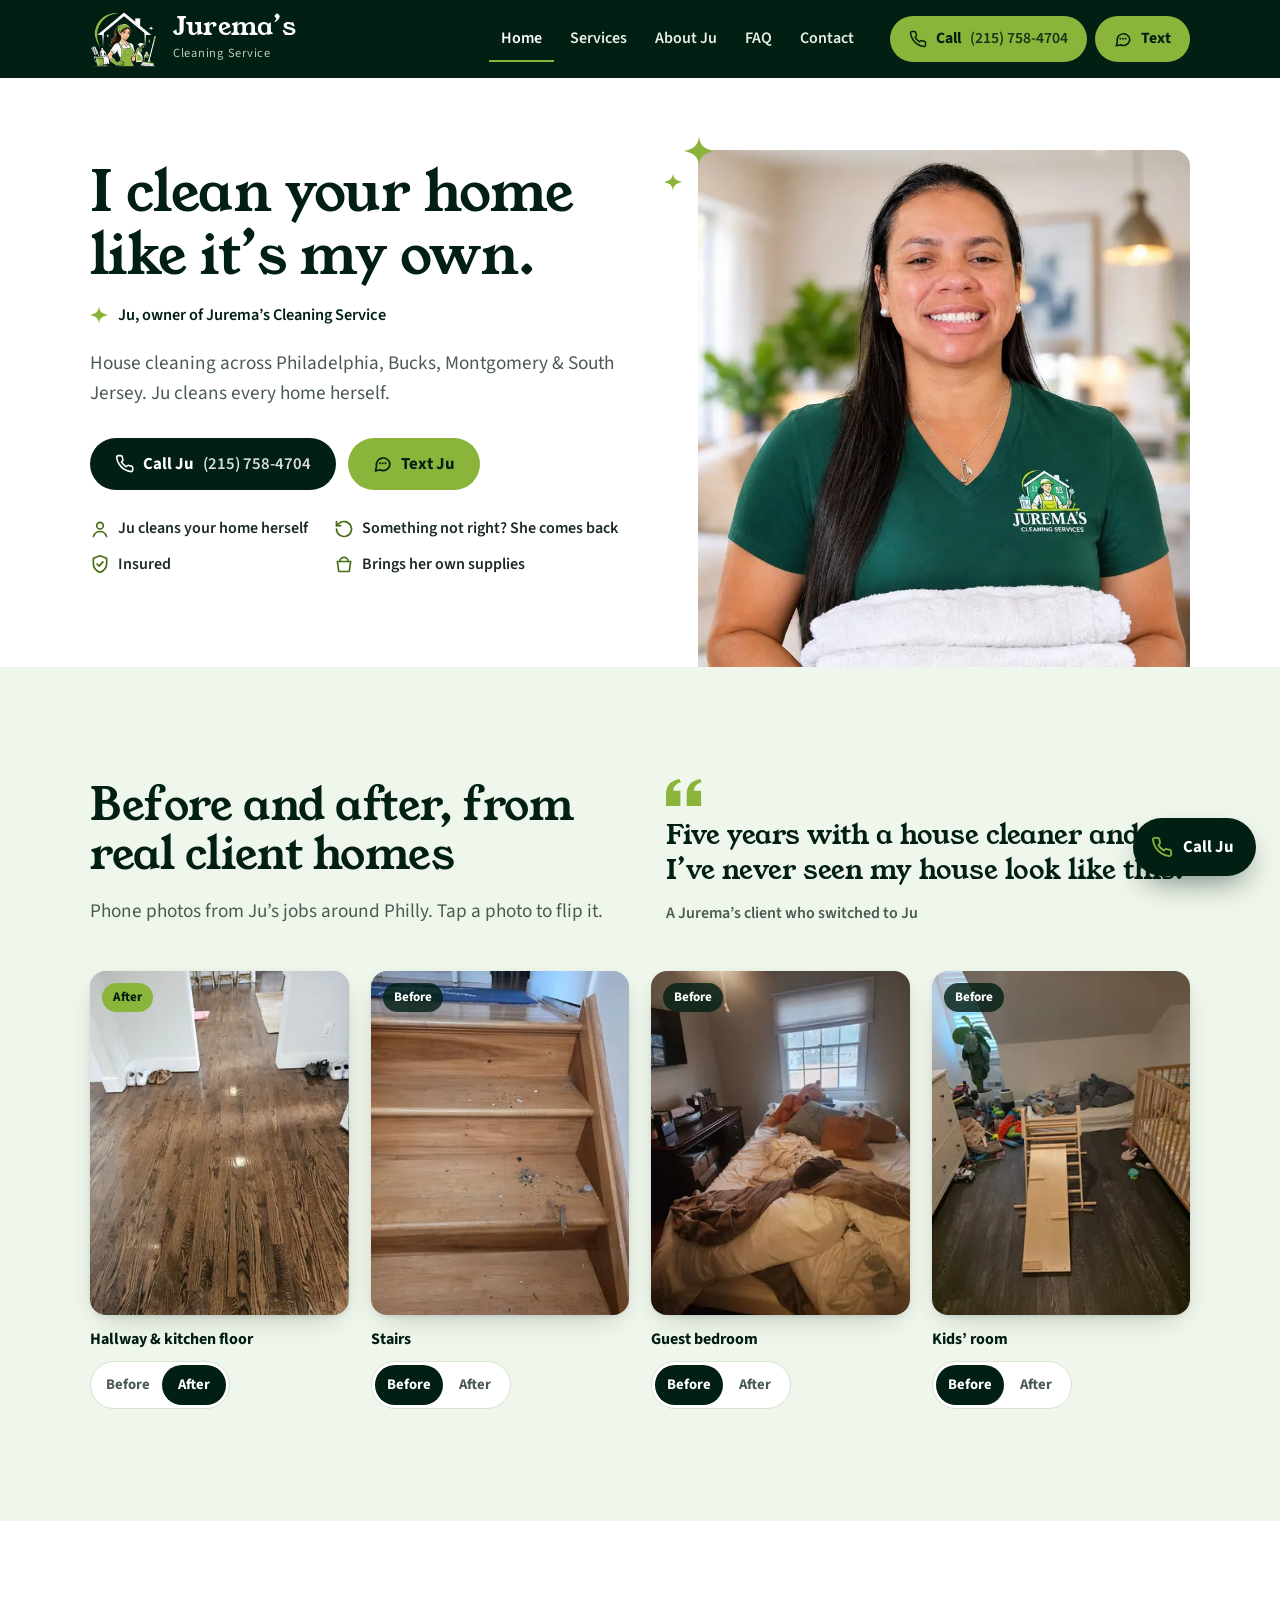
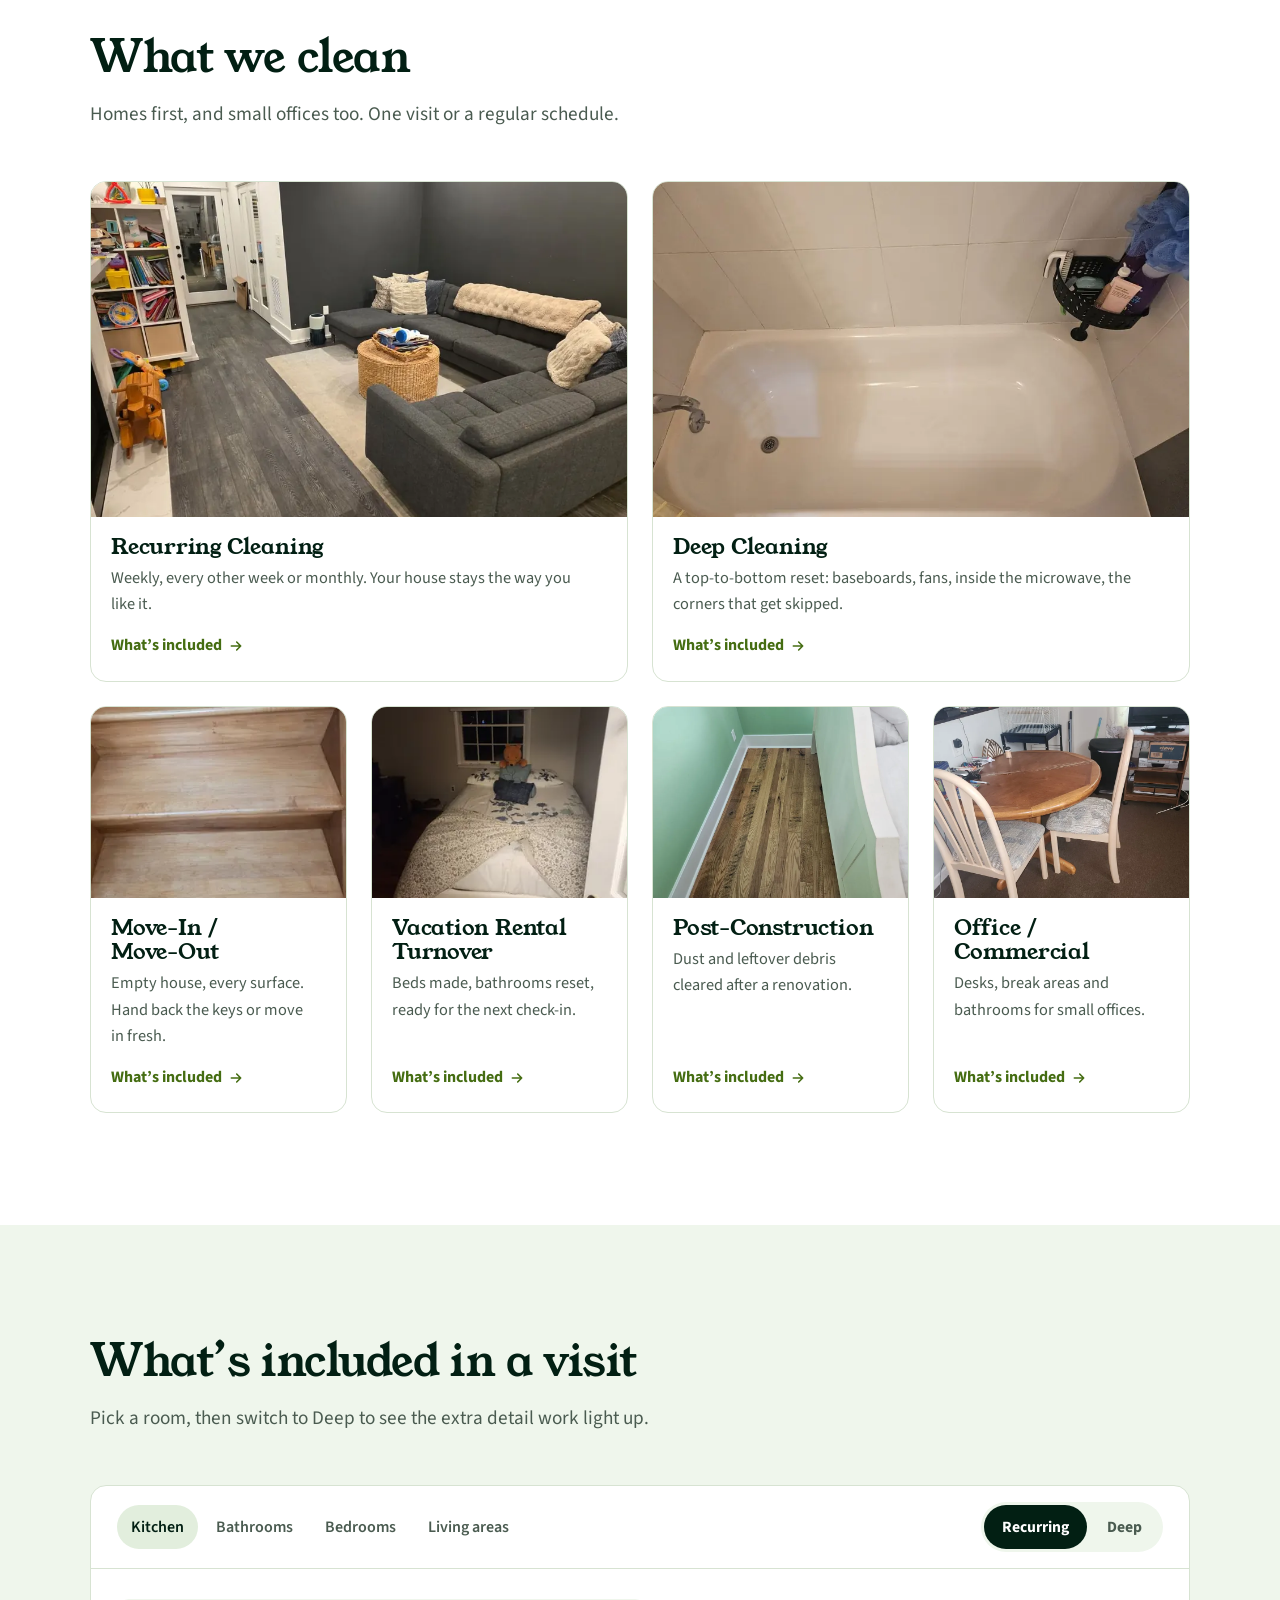
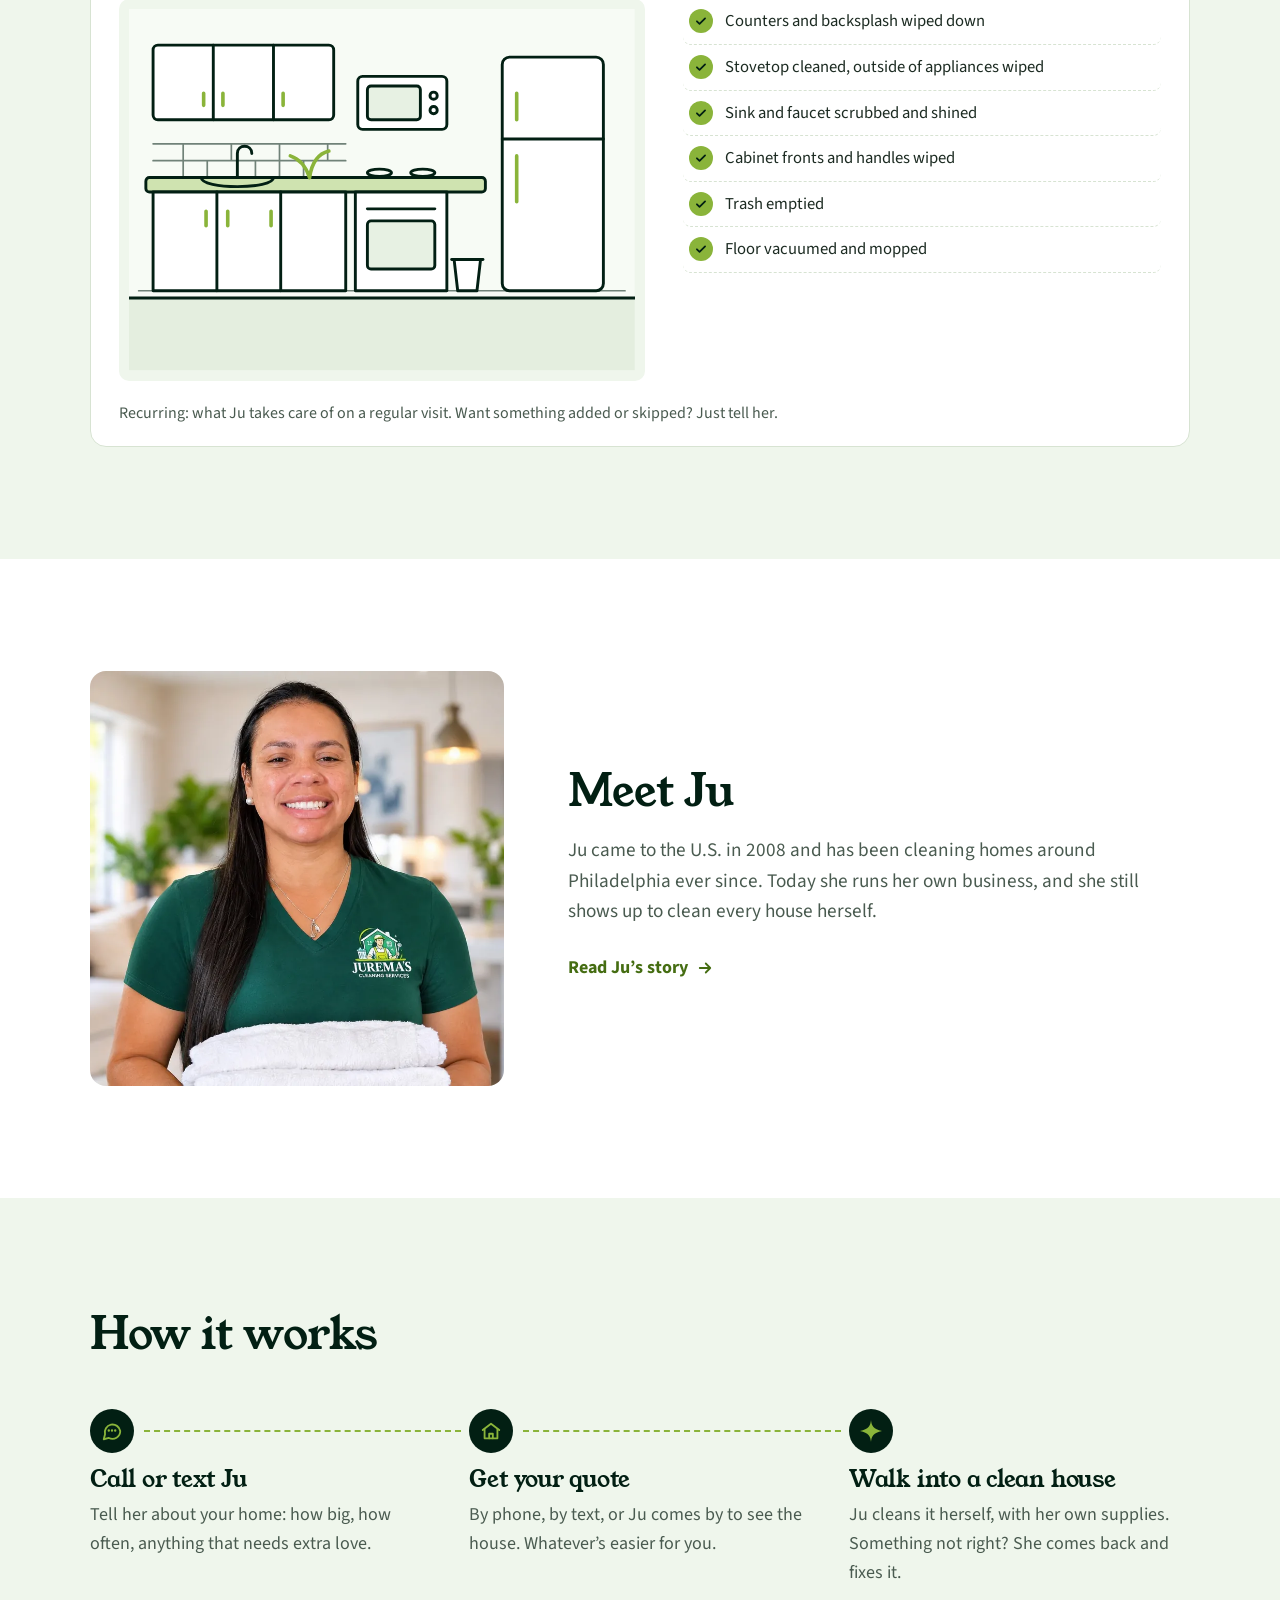
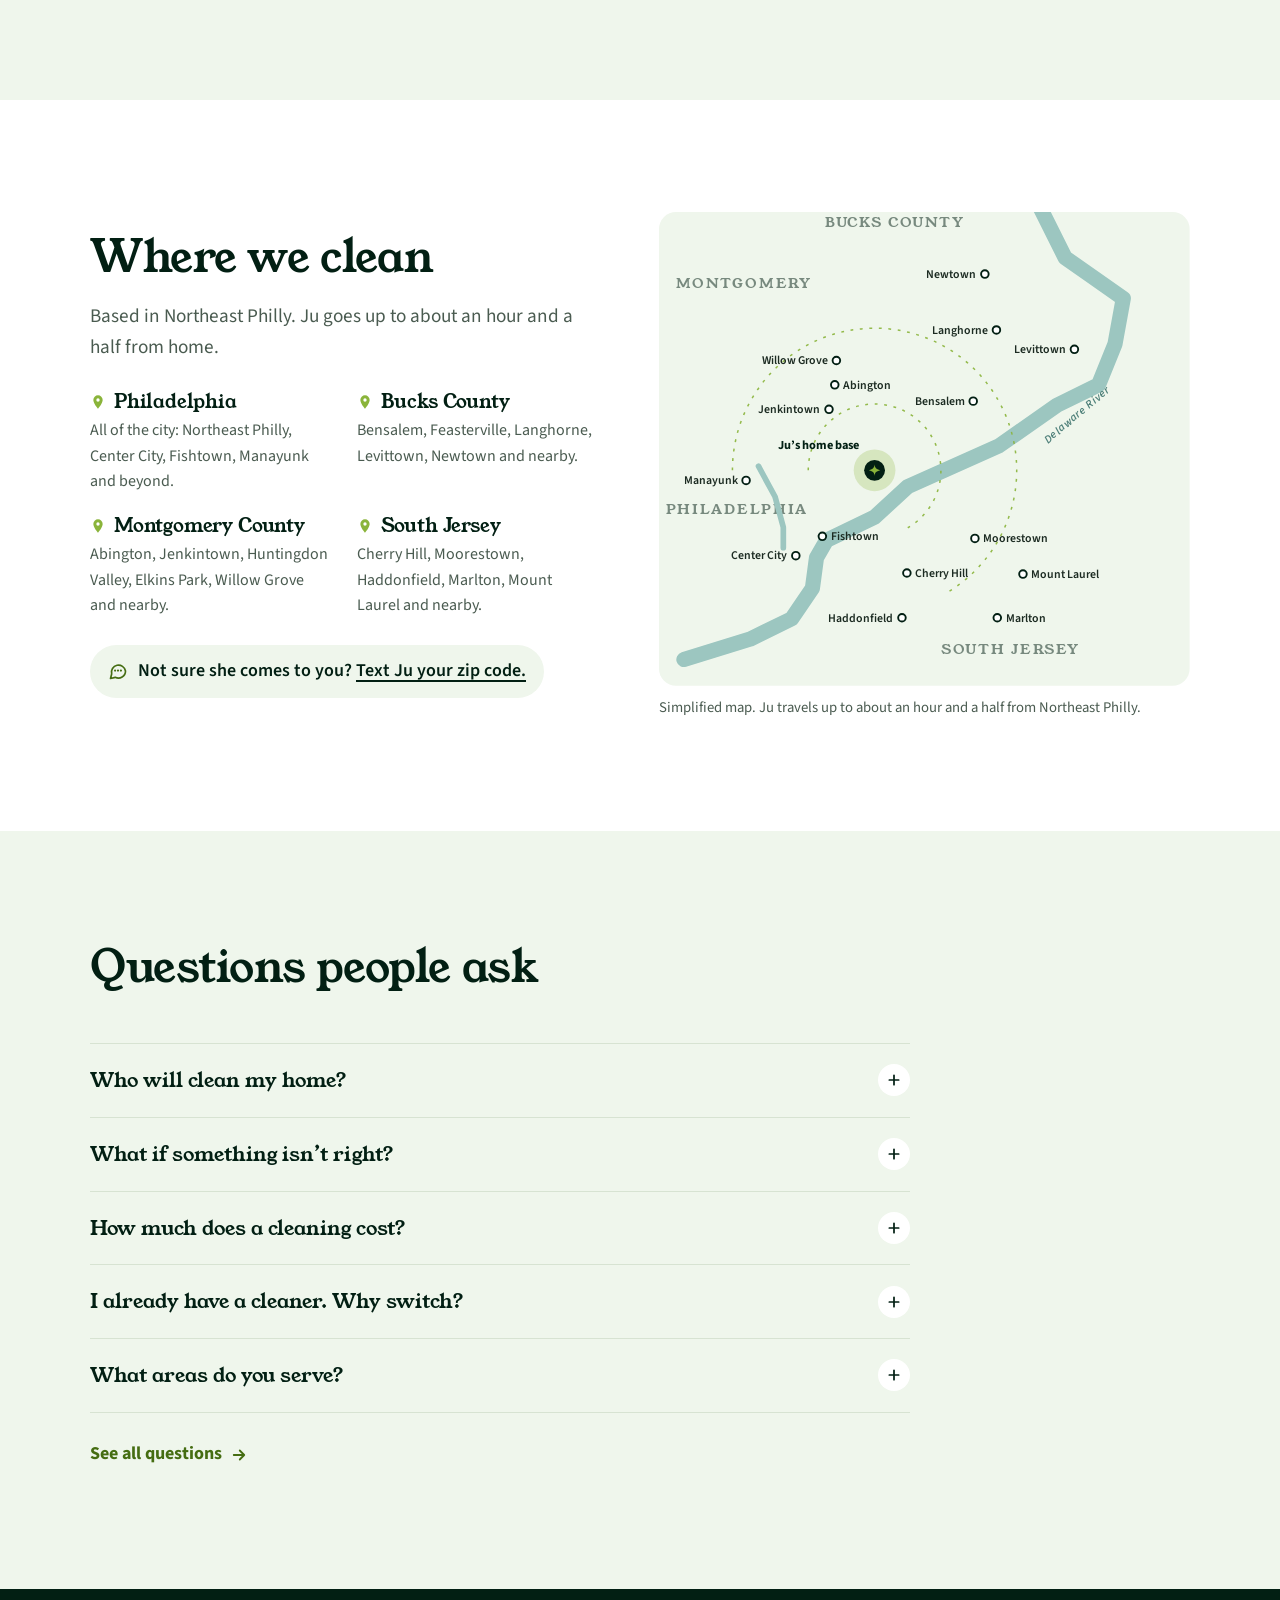
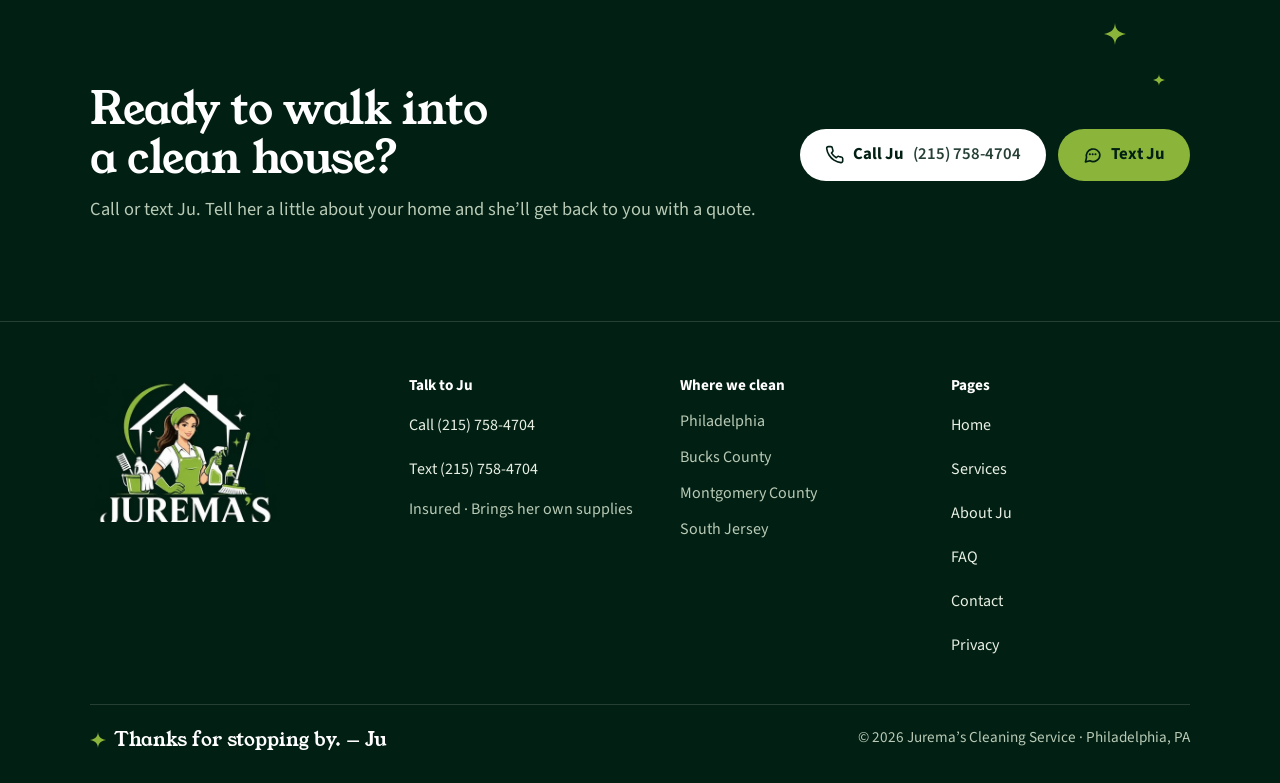
==== index.html @ 73cdeaae "Add files via upload" ====
<!DOCTYPE html>
<html lang="en">
<head>
<meta charset="utf-8">
<meta name="viewport" content="width=device-width, initial-scale=1">
<title>Jurema's Cleaning Service | House Cleaning in Philadelphia</title>
<meta name="description" content="House cleaning in Philadelphia, Bucks, Montgomery and South Jersey. Owner Ju cleans every home herself. Insured, brings her own supplies. Call or text (215) 758-4704.">
<link rel="canonical" href="https://juremascleaning.vercel.app/">
<meta name="theme-color" content="#021f13">
<meta property="og:type" content="website">
<meta property="og:site_name" content="Jurema's Cleaning Service">
<meta property="og:title" content="Jurema&#x27;s Cleaning Service | House Cleaning in Philadelphia">
<meta property="og:description" content="House cleaning in Philadelphia, Bucks, Montgomery and South Jersey. Owner Ju cleans every home herself. Insured, brings her own supplies. Call or text (215) 758-4704.">
<meta property="og:url" content="https://juremascleaning.vercel.app/">
<meta property="og:image" content="https://juremascleaning.vercel.app/og-image.jpg">
<meta property="og:image:width" content="1200"><meta property="og:image:height" content="630">
<meta name="twitter:card" content="summary_large_image">
<link rel="icon" href="/favicon.ico" sizes="48x48">
<link rel="icon" type="image/png" href="/img/favicon-32.png" sizes="32x32">
<link rel="apple-touch-icon" href="/apple-touch-icon.png">
<link rel="manifest" href="/site.webmanifest">
<link rel="preload" href="/fonts/young-serif.woff2" as="font" type="font/woff2" crossorigin>
<link rel="preload" href="/fonts/source-sans-3.woff2" as="font" type="font/woff2" crossorigin>
<link rel="stylesheet" href="/assets/style.css">
<script>document.documentElement.classList.add('js')</script>
<script type="application/ld+json">{"@context": "https://schema.org", "@type": "LocalBusiness", "@id": "https://juremascleaning.vercel.app/#business", "name": "Jurema's Cleaning Service", "url": "https://juremascleaning.vercel.app/", "telephone": "+1-215-758-4704", "image": "https://juremascleaning.vercel.app/og-image.jpg", "logo": "https://juremascleaning.vercel.app/icon-512.png", "description": "House cleaning in Philadelphia, Bucks County, Montgomery County and South Jersey. Owner Ju cleans every home herself.", "address": {"@type": "PostalAddress", "addressLocality": "Philadelphia", "addressRegion": "PA", "addressCountry": "US"}, "areaServed": [{"@type": "City", "name": "Philadelphia"}, {"@type": "AdministrativeArea", "name": "Bucks County, PA"}, {"@type": "AdministrativeArea", "name": "Montgomery County, PA"}, {"@type": "AdministrativeArea", "name": "South Jersey, NJ"}], "founder": {"@type": "Person", "name": "Ju"}, "foundingDate": "2017", "makesOffer": [{"@type": "Offer", "itemOffered": {"@type": "Service", "name": "Recurring Cleaning"}}, {"@type": "Offer", "itemOffered": {"@type": "Service", "name": "Deep Cleaning"}}, {"@type": "Offer", "itemOffered": {"@type": "Service", "name": "Move-In / Move-Out Cleaning"}}, {"@type": "Offer", "itemOffered": {"@type": "Service", "name": "Vacation Rental Turnover"}}, {"@type": "Offer", "itemOffered": {"@type": "Service", "name": "Post-Construction Cleaning"}}, {"@type": "Offer", "itemOffered": {"@type": "Service", "name": "Office / Commercial Cleaning"}}]}</script><script type="application/ld+json">{"@context": "https://schema.org", "@type": "WebSite", "name": "Jurema's Cleaning Service", "url": "https://juremascleaning.vercel.app/"}</script>
</head>
<body>
<a class="skip" href="#main">Skip to content</a>
<header class="site-header">
  <div class="wrap">
    <a class="brand" href="/">
      <img src="/img/logo-mark.webp" alt="" width="124" height="98">
      <span><span class="brand-name">Jurema&rsquo;s</span><span class="brand-sub">Cleaning Service</span></span>
    </a>
    <nav class="nav" id="site-nav" aria-label="Main"><a href="/" aria-current="page">Home</a><a href="/services">Services</a><a href="/about">About Ju</a><a href="/faq">FAQ</a><a href="/contact">Contact</a></nav>
    <div class="header-cta"><a class="btn btn--call" href="tel:+12157584704"><svg viewBox="0 0 24 24" fill="none" stroke="currentColor" stroke-width="2" stroke-linecap="round" stroke-linejoin="round" aria-hidden="true"><path d="M22 16.9v3a2 2 0 0 1-2.2 2 19.8 19.8 0 0 1-8.6-3.1 19.5 19.5 0 0 1-6-6A19.8 19.8 0 0 1 2.1 4.2 2 2 0 0 1 4.1 2h3a2 2 0 0 1 2 1.7c.1 1 .4 1.9.7 2.8a2 2 0 0 1-.5 2.1L8 9.9a16 16 0 0 0 6 6l1.3-1.3a2 2 0 0 1 2.1-.4c.9.3 1.8.6 2.8.7a2 2 0 0 1 1.7 2z"/></svg><span>Call</span> <span class="num">(215) 758-4704</span></a><a class="btn btn--text" href="sms:+12157584704"><svg viewBox="0 0 24 24" fill="none" stroke="currentColor" stroke-width="2" stroke-linecap="round" stroke-linejoin="round" aria-hidden="true"><path d="M21 12a8.5 8.5 0 0 1-12.4 7.6L3 21l1.4-5.4A8.5 8.5 0 1 1 21 12z"/><path d="M8.5 11.5h.01M12 11.5h.01M15.5 11.5h.01" stroke-width="2.6"/></svg><span>Text</span></a></div>
    <button class="menu-btn" aria-expanded="false" aria-controls="site-nav"><svg viewBox="0 0 24 24" fill="none" stroke="currentColor" stroke-width="2.2" stroke-linecap="round" aria-hidden="true"><path d="M4 7h16M4 12h16M4 17h16"/></svg><span>Menu</span></button>
  </div>
</header>
<main id="main">

<section class="hero" aria-labelledby="hero-h">
  <div class="wrap">
    <div class="hero-copy">
      <h1 id="hero-h" data-split>I clean your home like it&rsquo;s my own.</h1>
      <p class="signed"><svg viewBox="0 0 24 24" fill="currentColor" aria-hidden="true"><path d="M12 0c.6 6.4 2.6 9.9 12 12-9.4 2.1-11.4 5.6-12 12-.6-6.4-2.6-9.9-12-12C9.4 9.9 11.4 6.4 12 0z"/></svg> Ju, owner of Jurema&rsquo;s Cleaning Service</p>
      <p class="lede">House cleaning across Philadelphia, Bucks, Montgomery &amp; South Jersey. Ju cleans every home herself.</p>
      <div class="btn-row hero-btns"><a class="btn btn--call" href="tel:+12157584704"><svg viewBox="0 0 24 24" fill="none" stroke="currentColor" stroke-width="2" stroke-linecap="round" stroke-linejoin="round" aria-hidden="true"><path d="M22 16.9v3a2 2 0 0 1-2.2 2 19.8 19.8 0 0 1-8.6-3.1 19.5 19.5 0 0 1-6-6A19.8 19.8 0 0 1 2.1 4.2 2 2 0 0 1 4.1 2h3a2 2 0 0 1 2 1.7c.1 1 .4 1.9.7 2.8a2 2 0 0 1-.5 2.1L8 9.9a16 16 0 0 0 6 6l1.3-1.3a2 2 0 0 1 2.1-.4c.9.3 1.8.6 2.8.7a2 2 0 0 1 1.7 2z"/></svg><span>Call Ju</span> <span class="num">(215) 758-4704</span></a><a class="btn btn--text" href="sms:+12157584704"><svg viewBox="0 0 24 24" fill="none" stroke="currentColor" stroke-width="2" stroke-linecap="round" stroke-linejoin="round" aria-hidden="true"><path d="M21 12a8.5 8.5 0 0 1-12.4 7.6L3 21l1.4-5.4A8.5 8.5 0 1 1 21 12z"/><path d="M8.5 11.5h.01M12 11.5h.01M15.5 11.5h.01" stroke-width="2.6"/></svg><span>Text Ju</span></a></div>
      <ul class="trust">
  <li><svg viewBox="0 0 24 24" fill="none" stroke="currentColor" stroke-width="2" stroke-linecap="round" stroke-linejoin="round" aria-hidden="true"><circle cx="12" cy="8" r="4"/><path d="M4 21c1.5-4 4.5-6 8-6s6.5 2 8 6"/></svg> Ju cleans your home herself</li>
  <li><svg viewBox="0 0 24 24" fill="none" stroke="currentColor" stroke-width="2" stroke-linecap="round" stroke-linejoin="round" aria-hidden="true"><path d="M3 12a9 9 0 1 0 3-6.7L3 8"/><path d="M3 3v5h5"/></svg> Something not right? She comes back</li>
  <li><svg viewBox="0 0 24 24" fill="none" stroke="currentColor" stroke-width="2" stroke-linecap="round" stroke-linejoin="round" aria-hidden="true"><path d="M12 2l8 3v6c0 5-3.4 9.3-8 11-4.6-1.7-8-6-8-11V5z"/><path d="M8.5 12l2.5 2.5 4.5-5"/></svg> Insured</li>
  <li><svg viewBox="0 0 24 24" fill="none" stroke="currentColor" stroke-width="2" stroke-linecap="round" stroke-linejoin="round" aria-hidden="true"><path d="M4 9h16l-1.6 11.2a1 1 0 0 1-1 .8H6.6a1 1 0 0 1-1-.8z"/><path d="M7 9a5 5 0 0 1 10 0"/></svg> Brings her own supplies</li>
</ul>
    </div>
    <div class="hero-photo">
      <span class="spark"><svg viewBox="0 0 24 24" fill="currentColor" aria-hidden="true"><path d="M12 0c.6 6.4 2.6 9.9 12 12-9.4 2.1-11.4 5.6-12 12-.6-6.4-2.6-9.9-12-12C9.4 9.9 11.4 6.4 12 0z"/></svg></span><span class="spark s2"><svg viewBox="0 0 24 24" fill="currentColor" aria-hidden="true"><path d="M12 0c.6 6.4 2.6 9.9 12 12-9.4 2.1-11.4 5.6-12 12-.6-6.4-2.6-9.9-12-12C9.4 9.9 11.4 6.4 12 0z"/></svg></span>
      <img src="/img/ju-1200.webp" srcset="/img/ju-400.webp 400w, /img/ju-800.webp 800w, /img/ju-1200.webp 1200w" sizes="(max-width: 900px) 100vw, 500px" alt="Ju, owner of Jurema&#x27;s Cleaning Service, smiling and holding a stack of white towels" width="1200" height="1200" fetchpriority="high">
    </div>
  </div>
</section>

<section class="section section--mint ba-sec" aria-labelledby="ba-h">
  <div class="wrap">
    <div class="ba-layout">
      <div class="ba-head" data-reveal><h2 id="ba-h">Before and after, from real client homes</h2>
      <p class="lede">Phone photos from Ju&rsquo;s jobs around Philly. Tap a photo to flip it.</p></div>
      <div class="ba-quote" data-reveal><blockquote class="quote-real">
  <span class="quote-mark"><svg viewBox="0 0 40 30" fill="currentColor" aria-hidden="true"><path d="M0 30V17C0 7.6 5 1.8 15 0l1.6 3.6C11 5.2 8.4 8.4 8 13h8v17H0zm23 0V17c0-9.4 5-15.2 15-17l1.6 3.6C34 5.2 31.4 8.4 31 13h8v17H23z"/></svg></span>
  <p>Five years with a house cleaner and I&rsquo;ve never seen my house look like this.</p>
  <footer>A Jurema&rsquo;s client who switched to Ju</footer>
</blockquote></div>
      <div class="ba-grid"><figure class="ba" data-ba>
  <div class="ba-media" role="button" tabindex="0" aria-label="Hallway &amp; kitchen floor: show before or after">
    <img class="ba-b" src="/img/kitchen-before-900.webp" srcset="/img/kitchen-before-320.webp 320w, /img/kitchen-before-480.webp 480w, /img/kitchen-before-900.webp 900w" sizes="(max-width: 900px) 46vw, 270px" alt="Hallway &amp; kitchen floor, before cleaning" width="900" height="1200" loading="lazy" decoding="async">
    <img class="ba-a" src="/img/kitchen-after-900.webp" srcset="/img/kitchen-after-320.webp 320w, /img/kitchen-after-480.webp 480w, /img/kitchen-after-900.webp 900w" sizes="(max-width: 900px) 46vw, 270px" alt="Hallway &amp; kitchen floor, after cleaning" width="900" height="1200" loading="lazy" decoding="async">
    <span class="ba-wipe" aria-hidden="true"></span>
    <span class="ba-tag" aria-hidden="true">Before</span>
  </div>
  <figcaption><span class="ba-name">Hallway &amp; kitchen floor</span>
    <span class="ba-toggle" role="group" aria-label="Hallway &amp; kitchen floor"><button type="button" data-v="b" aria-pressed="true">Before</button><button type="button" data-v="a" aria-pressed="false">After</button></span>
  </figcaption>
</figure><figure class="ba" data-ba>
  <div class="ba-media" role="button" tabindex="0" aria-label="Stairs: show before or after">
    <img class="ba-b" src="/img/stairs-before-900.webp" srcset="/img/stairs-before-320.webp 320w, /img/stairs-before-480.webp 480w, /img/stairs-before-900.webp 900w" sizes="(max-width: 900px) 46vw, 270px" alt="Stairs, before cleaning" width="900" height="1200" loading="lazy" decoding="async">
    <img class="ba-a" src="/img/stairs-after-900.webp" srcset="/img/stairs-after-320.webp 320w, /img/stairs-after-480.webp 480w, /img/stairs-after-900.webp 900w" sizes="(max-width: 900px) 46vw, 270px" alt="Stairs, after cleaning" width="900" height="1200" loading="lazy" decoding="async">
    <span class="ba-wipe" aria-hidden="true"></span>
    <span class="ba-tag" aria-hidden="true">Before</span>
  </div>
  <figcaption><span class="ba-name">Stairs</span>
    <span class="ba-toggle" role="group" aria-label="Stairs"><button type="button" data-v="b" aria-pressed="true">Before</button><button type="button" data-v="a" aria-pressed="false">After</button></span>
  </figcaption>
</figure><figure class="ba" data-ba>
  <div class="ba-media" role="button" tabindex="0" aria-label="Guest bedroom: show before or after">
    <img class="ba-b" src="/img/bed2-before-900.webp" srcset="/img/bed2-before-320.webp 320w, /img/bed2-before-480.webp 480w, /img/bed2-before-900.webp 900w" sizes="(max-width: 900px) 46vw, 270px" alt="Guest bedroom, before cleaning" width="900" height="1200" loading="lazy" decoding="async">
    <img class="ba-a" src="/img/bed2-after-900.webp" srcset="/img/bed2-after-320.webp 320w, /img/bed2-after-480.webp 480w, /img/bed2-after-900.webp 900w" sizes="(max-width: 900px) 46vw, 270px" alt="Guest bedroom, after cleaning" width="900" height="1200" loading="lazy" decoding="async">
    <span class="ba-wipe" aria-hidden="true"></span>
    <span class="ba-tag" aria-hidden="true">Before</span>
  </div>
  <figcaption><span class="ba-name">Guest bedroom</span>
    <span class="ba-toggle" role="group" aria-label="Guest bedroom"><button type="button" data-v="b" aria-pressed="true">Before</button><button type="button" data-v="a" aria-pressed="false">After</button></span>
  </figcaption>
</figure><figure class="ba" data-ba>
  <div class="ba-media" role="button" tabindex="0" aria-label="Kids’ room: show before or after">
    <img class="ba-b" src="/img/kids-before-900.webp" srcset="/img/kids-before-320.webp 320w, /img/kids-before-480.webp 480w, /img/kids-before-900.webp 900w" sizes="(max-width: 900px) 46vw, 270px" alt="Kids’ room, before cleaning" width="900" height="1200" loading="lazy" decoding="async">
    <img class="ba-a" src="/img/kids-after-900.webp" srcset="/img/kids-after-320.webp 320w, /img/kids-after-480.webp 480w, /img/kids-after-900.webp 900w" sizes="(max-width: 900px) 46vw, 270px" alt="Kids’ room, after cleaning" width="900" height="1200" loading="lazy" decoding="async">
    <span class="ba-wipe" aria-hidden="true"></span>
    <span class="ba-tag" aria-hidden="true">Before</span>
  </div>
  <figcaption><span class="ba-name">Kids&rsquo; room</span>
    <span class="ba-toggle" role="group" aria-label="Kids’ room"><button type="button" data-v="b" aria-pressed="true">Before</button><button type="button" data-v="a" aria-pressed="false">After</button></span>
  </figcaption>
</figure></div>
    </div>
  </div>
</section>

<section class="section" aria-labelledby="svc-h">
  <div class="wrap">
    <div class="sec-head" data-reveal>
      <h2 id="svc-h">What we clean</h2>
      <p class="lede">Homes first, and small offices too. One visit or a regular schedule.</p>
    </div>
    <div class="svc-grid"><a class="svc svc--big" href="/services#recurring">
  <div class="ph"><img src="/img/family-after-900.webp" srcset="/img/family-after-320.webp 320w, /img/family-after-480.webp 480w, /img/family-after-900.webp 900w" sizes="(max-width: 900px) 104px, 560px" alt="Family room after a recurring clean" width="900" height="675" loading="lazy" decoding="async"></div>
  <div class="txt"><h3>Recurring Cleaning</h3><p>Weekly, every other week or monthly. Your house stays the way you like it.</p><span class="more">What&rsquo;s included <svg viewBox="0 0 24 24" fill="none" stroke="currentColor" stroke-width="2.4" stroke-linecap="round" stroke-linejoin="round" aria-hidden="true"><path d="M5 12h14M13 6l6 6-6 6"/></svg></span></div>
</a><a class="svc svc--big" href="/services#deep">
  <div class="ph"><img src="/img/tub-after-900.webp" srcset="/img/tub-after-320.webp 320w, /img/tub-after-480.webp 480w, /img/tub-after-900.webp 900w" sizes="(max-width: 900px) 104px, 560px" alt="Bathtub after a deep clean" width="900" height="675" loading="lazy" decoding="async"></div>
  <div class="txt"><h3>Deep Cleaning</h3><p>A top-to-bottom reset: baseboards, fans, inside the microwave, the corners that get skipped.</p><span class="more">What&rsquo;s included <svg viewBox="0 0 24 24" fill="none" stroke="currentColor" stroke-width="2.4" stroke-linecap="round" stroke-linejoin="round" aria-hidden="true"><path d="M5 12h14M13 6l6 6-6 6"/></svg></span></div>
</a><a class="svc" href="/services#move">
  <div class="ph"><img src="/img/stairs-after-900.webp" srcset="/img/stairs-after-320.webp 320w, /img/stairs-after-480.webp 480w, /img/stairs-after-900.webp 900w" sizes="(max-width: 900px) 104px, 560px" alt="Clean wooden stairs in an empty house" width="900" height="1200" loading="lazy" decoding="async"></div>
  <div class="txt"><h3>Move-In / Move-Out</h3><p>Empty house, every surface. Hand back the keys or move in fresh.</p><span class="more">What&rsquo;s included <svg viewBox="0 0 24 24" fill="none" stroke="currentColor" stroke-width="2.4" stroke-linecap="round" stroke-linejoin="round" aria-hidden="true"><path d="M5 12h14M13 6l6 6-6 6"/></svg></span></div>
</a><a class="svc" href="/services#rental">
  <div class="ph"><img src="/img/bed2-after-900.webp" srcset="/img/bed2-after-320.webp 320w, /img/bed2-after-480.webp 480w, /img/bed2-after-900.webp 900w" sizes="(max-width: 900px) 104px, 560px" alt="Guest bedroom ready for the next guest" width="900" height="1200" loading="lazy" decoding="async"></div>
  <div class="txt"><h3>Vacation Rental Turnover</h3><p>Beds made, bathrooms reset, ready for the next check-in.</p><span class="more">What&rsquo;s included <svg viewBox="0 0 24 24" fill="none" stroke="currentColor" stroke-width="2.4" stroke-linecap="round" stroke-linejoin="round" aria-hidden="true"><path d="M5 12h14M13 6l6 6-6 6"/></svg></span></div>
</a><a class="svc" href="/services#construction">
  <div class="ph"><img src="/img/hall-after-900.webp" srcset="/img/hall-after-320.webp 320w, /img/hall-after-480.webp 480w, /img/hall-after-900.webp 900w" sizes="(max-width: 900px) 104px, 560px" alt="Freshly painted hallway with a clean wood floor" width="900" height="675" loading="lazy" decoding="async"></div>
  <div class="txt"><h3>Post-Construction</h3><p>Dust and leftover debris cleared after a renovation.</p><span class="more">What&rsquo;s included <svg viewBox="0 0 24 24" fill="none" stroke="currentColor" stroke-width="2.4" stroke-linecap="round" stroke-linejoin="round" aria-hidden="true"><path d="M5 12h14M13 6l6 6-6 6"/></svg></span></div>
</a><a class="svc" href="/services#office">
  <div class="ph"><img src="/img/table-after-900.webp" srcset="/img/table-after-320.webp 320w, /img/table-after-480.webp 480w, /img/table-after-900.webp 900w" sizes="(max-width: 900px) 104px, 560px" alt="Cleared table and chairs after cleaning" width="900" height="1200" loading="lazy" decoding="async"></div>
  <div class="txt"><h3>Office / Commercial</h3><p>Desks, break areas and bathrooms for small offices.</p><span class="more">What&rsquo;s included <svg viewBox="0 0 24 24" fill="none" stroke="currentColor" stroke-width="2.4" stroke-linecap="round" stroke-linejoin="round" aria-hidden="true"><path d="M5 12h14M13 6l6 6-6 6"/></svg></span></div>
</a></div>
  </div>
</section>

<section class="section section--mint" aria-labelledby="cl-h">
  <div class="wrap">
    <div class="sec-head" data-reveal>
      <h2 id="cl-h">What&rsquo;s included in a visit</h2>
      <p class="lede">Pick a room, then switch to Deep to see the extra detail work light up.</p>
    </div>
    <details class="cl-details" data-desktop-open>
  <summary class="cl-sum"><span>See what&rsquo;s included, room by room</span><span class="pm"><svg viewBox="0 0 24 24" fill="none" stroke="currentColor" stroke-width="2.6" stroke-linecap="round" aria-hidden="true"><path d="M12 5v14M5 12h14"/></svg></span></summary>
  <div class="checklist" data-checklist data-mode="recurring">
    <div class="cl-top">
      <div class="cl-tabs" role="tablist" aria-label="Rooms"><button type="button" role="tab" id="home-cl-t0" aria-controls="home-cl-p0" aria-selected="true" tabindex="0">Kitchen</button><button type="button" role="tab" id="home-cl-t1" aria-controls="home-cl-p1" aria-selected="false" tabindex="-1">Bathrooms</button><button type="button" role="tab" id="home-cl-t2" aria-controls="home-cl-p2" aria-selected="false" tabindex="-1">Bedrooms</button><button type="button" role="tab" id="home-cl-t3" aria-controls="home-cl-p3" aria-selected="false" tabindex="-1">Living areas</button></div>
      <div class="cl-mode" role="group" aria-label="Type of cleaning">
        <button type="button" data-mode="recurring" aria-pressed="true">Recurring</button>
        <button type="button" data-mode="deep" aria-pressed="false">Deep</button>
      </div>
    </div>
    <div class="cl-body"><div class="cl-panel" role="tabpanel" id="home-cl-p0" aria-labelledby="home-cl-t0">
  <div class="cl-art"><svg class="room-art" viewBox="0 0 420 300" aria-hidden="true" focusable="false"><rect class="wall" x="0" y="0" width="420" height="240"/><rect class="floor" x="0" y="240" width="420" height="60"/><path class="ln" d="M0 240H420"/><path class="ln thin" d="M8 234H412"/><rect class="ln fill-w" x="20" y="30" width="150" height="62" rx="4"/><path class="ln" d="M70 30V92M120 30V92"/><path class="ln acc" d="M62 70V80M78 70V80M128 70V80"/><path class="ln thin" d="M20 112H180M20 126H180M45 112V140M85 112V126M125 112V140M165 112V126M65 126V140M105 126V140M145 126V140"/><rect class="ln fill-w" x="190" y="56" width="74" height="44" rx="4"/><rect class="ln fill-m" x="198" y="64" width="44" height="28" rx="3"/><circle class="ln" cx="253" cy="72" r="3"/><circle class="ln" cx="253" cy="84" r="3"/><rect class="ln fill-l" x="14" y="140" width="282" height="12" rx="3"/><rect class="ln fill-w" x="20" y="152" width="160" height="82"/><path class="ln" d="M73 152V234M126 152V234"/><path class="ln acc" d="M64 168V180M82 168V180M118 168V180"/><path class="ln" d="M60 140C60 150 120 150 120 140"/><path class="ln" d="M90 140V120C90 112 102 112 102 120"/><rect class="ln fill-w" x="188" y="152" width="76" height="82"/><rect class="ln fill-m" x="198" y="176" width="56" height="40" rx="3"/><path class="ln" d="M198 166H254"/><ellipse class="ln" cx="208" cy="136" rx="10" ry="3"/><ellipse class="ln" cx="244" cy="136" rx="10" ry="3"/><path class="ln fill-w" d="M270 208H292L289 234H273Z"/><path class="ln" d="M268 208H294"/><rect class="ln fill-w" x="310" y="40" width="84" height="194" rx="6"/><path class="ln" d="M310 108H394"/><path class="ln acc" d="M322 70V92M322 122V160"/><path class="ln acc" d="M150 140C146 128 140 124 134 122M150 140C152 126 158 120 166 118"/><g class="hs" data-i="0" transform="translate(40 140)"><circle class="halo" r="17"/><path class="sp" d="M0-11C.6-3.8 2.6-1.4 11 0 2.6 1.4.6 3.8 0 11-.6 3.8-2.6 1.4-11 0-2.6-1.4-.6-3.8 0-11z"/></g><g class="hs" data-i="1" transform="translate(226 134)"><circle class="halo" r="17"/><path class="sp" d="M0-11C.6-3.8 2.6-1.4 11 0 2.6 1.4.6 3.8 0 11-.6 3.8-2.6 1.4-11 0-2.6-1.4-.6-3.8 0-11z"/></g><g class="hs" data-i="2" transform="translate(96 122)"><circle class="halo" r="17"/><path class="sp" d="M0-11C.6-3.8 2.6-1.4 11 0 2.6 1.4.6 3.8 0 11-.6 3.8-2.6 1.4-11 0-2.6-1.4-.6-3.8 0-11z"/></g><g class="hs" data-i="3" transform="translate(150 196)"><circle class="halo" r="17"/><path class="sp" d="M0-11C.6-3.8 2.6-1.4 11 0 2.6 1.4.6 3.8 0 11-.6 3.8-2.6 1.4-11 0-2.6-1.4-.6-3.8 0-11z"/></g><g class="hs" data-i="4" transform="translate(281 200)"><circle class="halo" r="17"/><path class="sp" d="M0-11C.6-3.8 2.6-1.4 11 0 2.6 1.4.6 3.8 0 11-.6 3.8-2.6 1.4-11 0-2.6-1.4-.6-3.8 0-11z"/></g><g class="hs" data-i="5" transform="translate(210 272)"><circle class="halo" r="17"/><path class="sp" d="M0-11C.6-3.8 2.6-1.4 11 0 2.6 1.4.6 3.8 0 11-.6 3.8-2.6 1.4-11 0-2.6-1.4-.6-3.8 0-11z"/></g><g class="hs deep" data-i="6" transform="translate(220 78)"><circle class="halo" r="17"/><path class="sp" d="M0-11C.6-3.8 2.6-1.4 11 0 2.6 1.4.6 3.8 0 11-.6 3.8-2.6 1.4-11 0-2.6-1.4-.6-3.8 0-11z"/></g><g class="hs deep" data-i="7" transform="translate(226 196)"><circle class="halo" r="17"/><path class="sp" d="M0-11C.6-3.8 2.6-1.4 11 0 2.6 1.4.6 3.8 0 11-.6 3.8-2.6 1.4-11 0-2.6-1.4-.6-3.8 0-11z"/></g><g class="hs deep" data-i="7" transform="translate(352 150)"><circle class="halo" r="17"/><path class="sp" d="M0-11C.6-3.8 2.6-1.4 11 0 2.6 1.4.6 3.8 0 11-.6 3.8-2.6 1.4-11 0-2.6-1.4-.6-3.8 0-11z"/></g><g class="hs deep" data-i="8" transform="translate(95 52)"><circle class="halo" r="17"/><path class="sp" d="M0-11C.6-3.8 2.6-1.4 11 0 2.6 1.4.6 3.8 0 11-.6 3.8-2.6 1.4-11 0-2.6-1.4-.6-3.8 0-11z"/></g><g class="hs deep" data-i="9" transform="translate(380 236)"><circle class="halo" r="17"/><path class="sp" d="M0-11C.6-3.8 2.6-1.4 11 0 2.6 1.4.6 3.8 0 11-.6 3.8-2.6 1.4-11 0-2.6-1.4-.6-3.8 0-11z"/></g></svg></div><ul class="cl-list"><li data-i="0"><span class="ck"><svg viewBox="0 0 24 24" fill="none" stroke="currentColor" stroke-width="3" stroke-linecap="round" stroke-linejoin="round" aria-hidden="true"><path d="M5 12.5l4.5 4.5L19 7.5"/></svg></span><span>Counters and backsplash wiped down</span></li><li data-i="1"><span class="ck"><svg viewBox="0 0 24 24" fill="none" stroke="currentColor" stroke-width="3" stroke-linecap="round" stroke-linejoin="round" aria-hidden="true"><path d="M5 12.5l4.5 4.5L19 7.5"/></svg></span><span>Stovetop cleaned, outside of appliances wiped</span></li><li data-i="2"><span class="ck"><svg viewBox="0 0 24 24" fill="none" stroke="currentColor" stroke-width="3" stroke-linecap="round" stroke-linejoin="round" aria-hidden="true"><path d="M5 12.5l4.5 4.5L19 7.5"/></svg></span><span>Sink and faucet scrubbed and shined</span></li><li data-i="3"><span class="ck"><svg viewBox="0 0 24 24" fill="none" stroke="currentColor" stroke-width="3" stroke-linecap="round" stroke-linejoin="round" aria-hidden="true"><path d="M5 12.5l4.5 4.5L19 7.5"/></svg></span><span>Cabinet fronts and handles wiped</span></li><li data-i="4"><span class="ck"><svg viewBox="0 0 24 24" fill="none" stroke="currentColor" stroke-width="3" stroke-linecap="round" stroke-linejoin="round" aria-hidden="true"><path d="M5 12.5l4.5 4.5L19 7.5"/></svg></span><span>Trash emptied</span></li><li data-i="5"><span class="ck"><svg viewBox="0 0 24 24" fill="none" stroke="currentColor" stroke-width="3" stroke-linecap="round" stroke-linejoin="round" aria-hidden="true"><path d="M5 12.5l4.5 4.5L19 7.5"/></svg></span><span>Floor vacuumed and mopped</span></li><li class="deep" data-i="6"><span class="ck"><svg viewBox="0 0 24 24" fill="none" stroke="currentColor" stroke-width="3" stroke-linecap="round" stroke-linejoin="round" aria-hidden="true"><path d="M5 12.5l4.5 4.5L19 7.5"/></svg></span><span>Inside the microwave<span class="flag">Deep</span></span></li><li class="deep" data-i="7"><span class="ck"><svg viewBox="0 0 24 24" fill="none" stroke="currentColor" stroke-width="3" stroke-linecap="round" stroke-linejoin="round" aria-hidden="true"><path d="M5 12.5l4.5 4.5L19 7.5"/></svg></span><span>Inside the oven and fridge<span class="flag">Deep</span></span></li><li class="deep" data-i="8"><span class="ck"><svg viewBox="0 0 24 24" fill="none" stroke="currentColor" stroke-width="3" stroke-linecap="round" stroke-linejoin="round" aria-hidden="true"><path d="M5 12.5l4.5 4.5L19 7.5"/></svg></span><span>Cabinet fronts detailed, top to bottom<span class="flag">Deep</span></span></li><li class="deep" data-i="9"><span class="ck"><svg viewBox="0 0 24 24" fill="none" stroke="currentColor" stroke-width="3" stroke-linecap="round" stroke-linejoin="round" aria-hidden="true"><path d="M5 12.5l4.5 4.5L19 7.5"/></svg></span><span>Baseboards, door frames and light switches<span class="flag">Deep</span></span></li></ul></div><div class="cl-panel" role="tabpanel" id="home-cl-p1" aria-labelledby="home-cl-t1" hidden>
  <div class="cl-art"><svg class="room-art" viewBox="0 0 420 300" aria-hidden="true" focusable="false"><rect class="wall" x="0" y="0" width="420" height="240"/><rect class="floor" x="0" y="240" width="420" height="60"/><path class="ln" d="M0 240H420"/><path class="ln thin" d="M8 234H412"/><rect class="fill-m" x="20" y="40" width="180" height="130"/><path class="ln thin" d="M20 66H200M20 92H200M20 118H200M20 144H200M46 40V170M72 40V170M98 40V170M124 40V170M150 40V170M176 40V170"/><path class="ln" d="M20 40H200V170"/><path class="ln" d="M172 40V58M160 64L172 58 184 64"/><path class="ln acc" d="M164 72V80M172 72V82M180 72V80"/><rect class="ln fill-w" x="16" y="166" width="190" height="62" rx="22"/><path class="ln" d="M40 228V236M182 228V236"/><rect class="ln fill-w" x="240" y="16" width="44" height="18" rx="2"/><path class="ln thin" d="M246 22H278M246 28H278"/><rect class="ln fill-w" x="236" y="146" width="44" height="40" rx="5"/><path class="ln fill-w" d="M230 188H286C286 210 270 216 258 216 246 216 230 210 230 188Z"/><path class="ln" d="M248 216L246 234H270L268 216"/><path class="ln fill-w" d="M210 212H226L224 234H212Z"/><rect class="ln fill-w" x="316" y="58" width="72" height="80" rx="34"/><path class="ln thin" d="M336 80C340 74 346 72 352 72"/><rect class="ln fill-l" x="300" y="152" width="104" height="10" rx="3"/><rect class="ln fill-w" x="306" y="162" width="92" height="72"/><path class="ln" d="M352 162V234"/><path class="ln acc" d="M344 186V198M360 186V198"/><path class="ln" d="M352 152V140C352 134 362 134 362 140"/><g class="hs" data-i="0" transform="translate(110 196)"><circle class="halo" r="17"/><path class="sp" d="M0-11C.6-3.8 2.6-1.4 11 0 2.6 1.4.6 3.8 0 11-.6 3.8-2.6 1.4-11 0-2.6-1.4-.6-3.8 0-11z"/></g><g class="hs" data-i="1" transform="translate(258 198)"><circle class="halo" r="17"/><path class="sp" d="M0-11C.6-3.8 2.6-1.4 11 0 2.6 1.4.6 3.8 0 11-.6 3.8-2.6 1.4-11 0-2.6-1.4-.6-3.8 0-11z"/></g><g class="hs" data-i="2" transform="translate(336 148)"><circle class="halo" r="17"/><path class="sp" d="M0-11C.6-3.8 2.6-1.4 11 0 2.6 1.4.6 3.8 0 11-.6 3.8-2.6 1.4-11 0-2.6-1.4-.6-3.8 0-11z"/></g><g class="hs" data-i="3" transform="translate(352 98)"><circle class="halo" r="17"/><path class="sp" d="M0-11C.6-3.8 2.6-1.4 11 0 2.6 1.4.6 3.8 0 11-.6 3.8-2.6 1.4-11 0-2.6-1.4-.6-3.8 0-11z"/></g><g class="hs" data-i="4" transform="translate(218 204)"><circle class="halo" r="17"/><path class="sp" d="M0-11C.6-3.8 2.6-1.4 11 0 2.6 1.4.6 3.8 0 11-.6 3.8-2.6 1.4-11 0-2.6-1.4-.6-3.8 0-11z"/></g><g class="hs" data-i="5" transform="translate(160 272)"><circle class="halo" r="17"/><path class="sp" d="M0-11C.6-3.8 2.6-1.4 11 0 2.6 1.4.6 3.8 0 11-.6 3.8-2.6 1.4-11 0-2.6-1.4-.6-3.8 0-11z"/></g><g class="hs deep" data-i="6" transform="translate(72 106)"><circle class="halo" r="17"/><path class="sp" d="M0-11C.6-3.8 2.6-1.4 11 0 2.6 1.4.6 3.8 0 11-.6 3.8-2.6 1.4-11 0-2.6-1.4-.6-3.8 0-11z"/></g><g class="hs deep" data-i="7" transform="translate(262 25)"><circle class="halo" r="17"/><path class="sp" d="M0-11C.6-3.8 2.6-1.4 11 0 2.6 1.4.6 3.8 0 11-.6 3.8-2.6 1.4-11 0-2.6-1.4-.6-3.8 0-11z"/></g><g class="hs deep" data-i="8" transform="translate(330 210)"><circle class="halo" r="17"/><path class="sp" d="M0-11C.6-3.8 2.6-1.4 11 0 2.6 1.4.6 3.8 0 11-.6 3.8-2.6 1.4-11 0-2.6-1.4-.6-3.8 0-11z"/></g><g class="hs deep" data-i="9" transform="translate(292 236)"><circle class="halo" r="17"/><path class="sp" d="M0-11C.6-3.8 2.6-1.4 11 0 2.6 1.4.6 3.8 0 11-.6 3.8-2.6 1.4-11 0-2.6-1.4-.6-3.8 0-11z"/></g></svg></div><ul class="cl-list"><li data-i="0"><span class="ck"><svg viewBox="0 0 24 24" fill="none" stroke="currentColor" stroke-width="3" stroke-linecap="round" stroke-linejoin="round" aria-hidden="true"><path d="M5 12.5l4.5 4.5L19 7.5"/></svg></span><span>Tub, shower and tile scrubbed</span></li><li data-i="1"><span class="ck"><svg viewBox="0 0 24 24" fill="none" stroke="currentColor" stroke-width="3" stroke-linecap="round" stroke-linejoin="round" aria-hidden="true"><path d="M5 12.5l4.5 4.5L19 7.5"/></svg></span><span>Toilet cleaned and disinfected</span></li><li data-i="2"><span class="ck"><svg viewBox="0 0 24 24" fill="none" stroke="currentColor" stroke-width="3" stroke-linecap="round" stroke-linejoin="round" aria-hidden="true"><path d="M5 12.5l4.5 4.5L19 7.5"/></svg></span><span>Sink, counter and fixtures shined</span></li><li data-i="3"><span class="ck"><svg viewBox="0 0 24 24" fill="none" stroke="currentColor" stroke-width="3" stroke-linecap="round" stroke-linejoin="round" aria-hidden="true"><path d="M5 12.5l4.5 4.5L19 7.5"/></svg></span><span>Mirrors cleaned</span></li><li data-i="4"><span class="ck"><svg viewBox="0 0 24 24" fill="none" stroke="currentColor" stroke-width="3" stroke-linecap="round" stroke-linejoin="round" aria-hidden="true"><path d="M5 12.5l4.5 4.5L19 7.5"/></svg></span><span>Trash emptied</span></li><li data-i="5"><span class="ck"><svg viewBox="0 0 24 24" fill="none" stroke="currentColor" stroke-width="3" stroke-linecap="round" stroke-linejoin="round" aria-hidden="true"><path d="M5 12.5l4.5 4.5L19 7.5"/></svg></span><span>Floor vacuumed and mopped</span></li><li class="deep" data-i="6"><span class="ck"><svg viewBox="0 0 24 24" fill="none" stroke="currentColor" stroke-width="3" stroke-linecap="round" stroke-linejoin="round" aria-hidden="true"><path d="M5 12.5l4.5 4.5L19 7.5"/></svg></span><span>Grout and soap scum detailed<span class="flag">Deep</span></span></li><li class="deep" data-i="7"><span class="ck"><svg viewBox="0 0 24 24" fill="none" stroke="currentColor" stroke-width="3" stroke-linecap="round" stroke-linejoin="round" aria-hidden="true"><path d="M5 12.5l4.5 4.5L19 7.5"/></svg></span><span>Vents and light fixtures dusted<span class="flag">Deep</span></span></li><li class="deep" data-i="8"><span class="ck"><svg viewBox="0 0 24 24" fill="none" stroke="currentColor" stroke-width="3" stroke-linecap="round" stroke-linejoin="round" aria-hidden="true"><path d="M5 12.5l4.5 4.5L19 7.5"/></svg></span><span>Cabinet fronts wiped<span class="flag">Deep</span></span></li><li class="deep" data-i="9"><span class="ck"><svg viewBox="0 0 24 24" fill="none" stroke="currentColor" stroke-width="3" stroke-linecap="round" stroke-linejoin="round" aria-hidden="true"><path d="M5 12.5l4.5 4.5L19 7.5"/></svg></span><span>Baseboards and door frames<span class="flag">Deep</span></span></li></ul></div><div class="cl-panel" role="tabpanel" id="home-cl-p2" aria-labelledby="home-cl-t2" hidden>
  <div class="cl-art"><svg class="room-art" viewBox="0 0 420 300" aria-hidden="true" focusable="false"><rect class="wall" x="0" y="0" width="420" height="240"/><rect class="floor" x="0" y="240" width="420" height="60"/><path class="ln" d="M0 240H420"/><path class="ln thin" d="M8 234H412"/><rect class="ln fill-m" x="40" y="48" width="80" height="92" rx="3"/><path class="ln thin" d="M40 62H120M40 76H120M40 90H120M40 104H120"/><rect class="ln fill-l" x="34" y="140" width="92" height="8" rx="2"/><path class="ln" d="M232 0V22"/><ellipse class="ln fill-w" cx="232" cy="26" rx="10" ry="6"/><path class="ln" d="M222 26C200 22 186 24 178 30M242 26C264 22 278 24 286 30"/><path class="ln fill-w" d="M146 176V128C146 118 154 112 164 112H300C310 112 318 118 318 128V176"/><rect class="ln fill-w" x="134" y="168" width="196" height="46" rx="8"/><path class="ln fill-l" d="M134 186H330V206C330 211 326 214 322 214H142C138 214 134 211 134 206Z"/><ellipse class="ln fill-w" cx="190" cy="160" rx="30" ry="12"/><ellipse class="ln fill-w" cx="274" cy="160" rx="30" ry="12"/><path class="ln" d="M142 214V232M322 214V232"/><rect class="ln fill-w" x="338" y="180" width="48" height="54" rx="3"/><path class="ln" d="M338 206H386"/><path class="ln acc" d="M358 194H366M358 220H366"/><path class="ln fill-m" d="M352 146H372L378 166H346Z"/><path class="ln" d="M362 166V180"/><ellipse class="ln fill-w" cx="362" cy="88" rx="22" ry="30"/><path class="ln thin" d="M352 74C354 68 358 66 362 66"/><ellipse class="ln thin fill-l2" cx="232" cy="268" rx="120" ry="16"/><path class="ln fill-w" d="M18 214H36L34 234H20Z"/><g class="hs" data-i="0" transform="translate(362 176)"><circle class="halo" r="17"/><path class="sp" d="M0-11C.6-3.8 2.6-1.4 11 0 2.6 1.4.6 3.8 0 11-.6 3.8-2.6 1.4-11 0-2.6-1.4-.6-3.8 0-11z"/></g><g class="hs" data-i="1" transform="translate(232 182)"><circle class="halo" r="17"/><path class="sp" d="M0-11C.6-3.8 2.6-1.4 11 0 2.6 1.4.6 3.8 0 11-.6 3.8-2.6 1.4-11 0-2.6-1.4-.6-3.8 0-11z"/></g><g class="hs" data-i="2" transform="translate(362 98)"><circle class="halo" r="17"/><path class="sp" d="M0-11C.6-3.8 2.6-1.4 11 0 2.6 1.4.6 3.8 0 11-.6 3.8-2.6 1.4-11 0-2.6-1.4-.6-3.8 0-11z"/></g><g class="hs" data-i="3" transform="translate(110 272)"><circle class="halo" r="17"/><path class="sp" d="M0-11C.6-3.8 2.6-1.4 11 0 2.6 1.4.6 3.8 0 11-.6 3.8-2.6 1.4-11 0-2.6-1.4-.6-3.8 0-11z"/></g><g class="hs" data-i="4" transform="translate(27 206)"><circle class="halo" r="17"/><path class="sp" d="M0-11C.6-3.8 2.6-1.4 11 0 2.6 1.4.6 3.8 0 11-.6 3.8-2.6 1.4-11 0-2.6-1.4-.6-3.8 0-11z"/></g><g class="hs deep" data-i="5" transform="translate(232 34)"><circle class="halo" r="17"/><path class="sp" d="M0-11C.6-3.8 2.6-1.4 11 0 2.6 1.4.6 3.8 0 11-.6 3.8-2.6 1.4-11 0-2.6-1.4-.6-3.8 0-11z"/></g><g class="hs deep" data-i="6" transform="translate(80 144)"><circle class="halo" r="17"/><path class="sp" d="M0-11C.6-3.8 2.6-1.4 11 0 2.6 1.4.6 3.8 0 11-.6 3.8-2.6 1.4-11 0-2.6-1.4-.6-3.8 0-11z"/></g><g class="hs deep" data-i="7" transform="translate(232 226)"><circle class="halo" r="17"/><path class="sp" d="M0-11C.6-3.8 2.6-1.4 11 0 2.6 1.4.6 3.8 0 11-.6 3.8-2.6 1.4-11 0-2.6-1.4-.6-3.8 0-11z"/></g><g class="hs deep" data-i="8" transform="translate(398 236)"><circle class="halo" r="17"/><path class="sp" d="M0-11C.6-3.8 2.6-1.4 11 0 2.6 1.4.6 3.8 0 11-.6 3.8-2.6 1.4-11 0-2.6-1.4-.6-3.8 0-11z"/></g></svg></div><ul class="cl-list"><li data-i="0"><span class="ck"><svg viewBox="0 0 24 24" fill="none" stroke="currentColor" stroke-width="3" stroke-linecap="round" stroke-linejoin="round" aria-hidden="true"><path d="M5 12.5l4.5 4.5L19 7.5"/></svg></span><span>Furniture and surfaces dusted</span></li><li data-i="1"><span class="ck"><svg viewBox="0 0 24 24" fill="none" stroke="currentColor" stroke-width="3" stroke-linecap="round" stroke-linejoin="round" aria-hidden="true"><path d="M5 12.5l4.5 4.5L19 7.5"/></svg></span><span>Beds made (fresh linens if you leave them out)</span></li><li data-i="2"><span class="ck"><svg viewBox="0 0 24 24" fill="none" stroke="currentColor" stroke-width="3" stroke-linecap="round" stroke-linejoin="round" aria-hidden="true"><path d="M5 12.5l4.5 4.5L19 7.5"/></svg></span><span>Mirrors cleaned</span></li><li data-i="3"><span class="ck"><svg viewBox="0 0 24 24" fill="none" stroke="currentColor" stroke-width="3" stroke-linecap="round" stroke-linejoin="round" aria-hidden="true"><path d="M5 12.5l4.5 4.5L19 7.5"/></svg></span><span>Floors vacuumed and mopped</span></li><li data-i="4"><span class="ck"><svg viewBox="0 0 24 24" fill="none" stroke="currentColor" stroke-width="3" stroke-linecap="round" stroke-linejoin="round" aria-hidden="true"><path d="M5 12.5l4.5 4.5L19 7.5"/></svg></span><span>Trash emptied</span></li><li class="deep" data-i="5"><span class="ck"><svg viewBox="0 0 24 24" fill="none" stroke="currentColor" stroke-width="3" stroke-linecap="round" stroke-linejoin="round" aria-hidden="true"><path d="M5 12.5l4.5 4.5L19 7.5"/></svg></span><span>Ceiling fans and vents<span class="flag">Deep</span></span></li><li class="deep" data-i="6"><span class="ck"><svg viewBox="0 0 24 24" fill="none" stroke="currentColor" stroke-width="3" stroke-linecap="round" stroke-linejoin="round" aria-hidden="true"><path d="M5 12.5l4.5 4.5L19 7.5"/></svg></span><span>Window sills and blinds<span class="flag">Deep</span></span></li><li class="deep" data-i="7"><span class="ck"><svg viewBox="0 0 24 24" fill="none" stroke="currentColor" stroke-width="3" stroke-linecap="round" stroke-linejoin="round" aria-hidden="true"><path d="M5 12.5l4.5 4.5L19 7.5"/></svg></span><span>Under the bed, where she can reach<span class="flag">Deep</span></span></li><li class="deep" data-i="8"><span class="ck"><svg viewBox="0 0 24 24" fill="none" stroke="currentColor" stroke-width="3" stroke-linecap="round" stroke-linejoin="round" aria-hidden="true"><path d="M5 12.5l4.5 4.5L19 7.5"/></svg></span><span>Baseboards and door frames<span class="flag">Deep</span></span></li></ul></div><div class="cl-panel" role="tabpanel" id="home-cl-p3" aria-labelledby="home-cl-t3" hidden>
  <div class="cl-art"><svg class="room-art" viewBox="0 0 420 300" aria-hidden="true" focusable="false"><rect class="wall" x="0" y="0" width="420" height="240"/><rect class="floor" x="0" y="240" width="420" height="60"/><path class="ln" d="M0 240H420"/><path class="ln thin" d="M8 234H412"/><rect class="ln fill-w" x="20" y="56" width="74" height="178" rx="3"/><path class="ln" d="M20 100H94M20 146H94M20 192H94"/><path class="ln fill-l" d="M30 100V80H38V100M42 100V84H50V100"/><path class="ln fill-m" d="M60 146V124H70V146"/><circle class="ln fill-l" cx="78" cy="138" r="7"/><path class="ln acc" d="M78 131C76 122 72 118 66 116M78 131C80 122 86 118 92 117"/><rect class="ln fill-m" x="150" y="36" width="92" height="84" rx="3"/><path class="ln thin" d="M150 50H242M150 64H242M150 78H242M150 92H242"/><rect class="ln fill-l" x="144" y="120" width="104" height="8" rx="2"/><rect class="ln fill-w" x="118" y="146" width="168" height="44" rx="10"/><rect class="ln fill-l" x="126" y="186" width="74" height="22" rx="5"/><rect class="ln fill-l" x="204" y="186" width="74" height="22" rx="5"/><rect class="ln fill-w" x="106" y="168" width="22" height="52" rx="8"/><rect class="ln fill-w" x="276" y="168" width="22" height="52" rx="8"/><path class="ln" d="M126 220V230M278 220V230"/><path class="ln fill-m" d="M146 160L172 150 180 176 152 180Z"/><path class="ln fill-w" d="M310 234H330V214H350V194H370V174H390V154H412V234Z"/><path class="ln" d="M310 234H330V214H350V194H370V174H390V154H412"/><path class="ln" d="M372 0V18"/><ellipse class="ln fill-w" cx="372" cy="22" rx="9" ry="5"/><path class="ln" d="M363 22C346 18 336 20 330 26M381 22C398 18 408 20 414 26"/><ellipse class="ln thin fill-l2" cx="200" cy="276" rx="130" ry="14"/><path class="ln fill-m" d="M146 252H254L248 258H152Z"/><path class="ln" d="M156 258V274M244 258V274"/><g class="hs" data-i="0" transform="translate(56 76)"><circle class="halo" r="17"/><path class="sp" d="M0-11C.6-3.8 2.6-1.4 11 0 2.6 1.4.6 3.8 0 11-.6 3.8-2.6 1.4-11 0-2.6-1.4-.6-3.8 0-11z"/></g><g class="hs" data-i="1" transform="translate(200 250)"><circle class="halo" r="17"/><path class="sp" d="M0-11C.6-3.8 2.6-1.4 11 0 2.6 1.4.6 3.8 0 11-.6 3.8-2.6 1.4-11 0-2.6-1.4-.6-3.8 0-11z"/></g><g class="hs" data-i="2" transform="translate(352 196)"><circle class="halo" r="17"/><path class="sp" d="M0-11C.6-3.8 2.6-1.4 11 0 2.6 1.4.6 3.8 0 11-.6 3.8-2.6 1.4-11 0-2.6-1.4-.6-3.8 0-11z"/></g><g class="hs" data-i="3" transform="translate(92 280)"><circle class="halo" r="17"/><path class="sp" d="M0-11C.6-3.8 2.6-1.4 11 0 2.6 1.4.6 3.8 0 11-.6 3.8-2.6 1.4-11 0-2.6-1.4-.6-3.8 0-11z"/></g><g class="hs" data-i="4" transform="translate(166 164)"><circle class="halo" r="17"/><path class="sp" d="M0-11C.6-3.8 2.6-1.4 11 0 2.6 1.4.6 3.8 0 11-.6 3.8-2.6 1.4-11 0-2.6-1.4-.6-3.8 0-11z"/></g><g class="hs deep" data-i="5" transform="translate(238 196)"><circle class="halo" r="17"/><path class="sp" d="M0-11C.6-3.8 2.6-1.4 11 0 2.6 1.4.6 3.8 0 11-.6 3.8-2.6 1.4-11 0-2.6-1.4-.6-3.8 0-11z"/></g><g class="hs deep" data-i="6" transform="translate(372 30)"><circle class="halo" r="17"/><path class="sp" d="M0-11C.6-3.8 2.6-1.4 11 0 2.6 1.4.6 3.8 0 11-.6 3.8-2.6 1.4-11 0-2.6-1.4-.6-3.8 0-11z"/></g><g class="hs deep" data-i="7" transform="translate(196 124)"><circle class="halo" r="17"/><path class="sp" d="M0-11C.6-3.8 2.6-1.4 11 0 2.6 1.4.6 3.8 0 11-.6 3.8-2.6 1.4-11 0-2.6-1.4-.6-3.8 0-11z"/></g><g class="hs deep" data-i="8" transform="translate(300 236)"><circle class="halo" r="17"/><path class="sp" d="M0-11C.6-3.8 2.6-1.4 11 0 2.6 1.4.6 3.8 0 11-.6 3.8-2.6 1.4-11 0-2.6-1.4-.6-3.8 0-11z"/></g></svg></div><ul class="cl-list"><li data-i="0"><span class="ck"><svg viewBox="0 0 24 24" fill="none" stroke="currentColor" stroke-width="3" stroke-linecap="round" stroke-linejoin="round" aria-hidden="true"><path d="M5 12.5l4.5 4.5L19 7.5"/></svg></span><span>Shelves, decor and surfaces dusted</span></li><li data-i="1"><span class="ck"><svg viewBox="0 0 24 24" fill="none" stroke="currentColor" stroke-width="3" stroke-linecap="round" stroke-linejoin="round" aria-hidden="true"><path d="M5 12.5l4.5 4.5L19 7.5"/></svg></span><span>Glass and mirrors cleaned</span></li><li data-i="2"><span class="ck"><svg viewBox="0 0 24 24" fill="none" stroke="currentColor" stroke-width="3" stroke-linecap="round" stroke-linejoin="round" aria-hidden="true"><path d="M5 12.5l4.5 4.5L19 7.5"/></svg></span><span>Stairs vacuumed</span></li><li data-i="3"><span class="ck"><svg viewBox="0 0 24 24" fill="none" stroke="currentColor" stroke-width="3" stroke-linecap="round" stroke-linejoin="round" aria-hidden="true"><path d="M5 12.5l4.5 4.5L19 7.5"/></svg></span><span>Floors vacuumed and mopped</span></li><li data-i="4"><span class="ck"><svg viewBox="0 0 24 24" fill="none" stroke="currentColor" stroke-width="3" stroke-linecap="round" stroke-linejoin="round" aria-hidden="true"><path d="M5 12.5l4.5 4.5L19 7.5"/></svg></span><span>Pillows and throws straightened</span></li><li class="deep" data-i="5"><span class="ck"><svg viewBox="0 0 24 24" fill="none" stroke="currentColor" stroke-width="3" stroke-linecap="round" stroke-linejoin="round" aria-hidden="true"><path d="M5 12.5l4.5 4.5L19 7.5"/></svg></span><span>Under the couch cushions<span class="flag">Deep</span></span></li><li class="deep" data-i="6"><span class="ck"><svg viewBox="0 0 24 24" fill="none" stroke="currentColor" stroke-width="3" stroke-linecap="round" stroke-linejoin="round" aria-hidden="true"><path d="M5 12.5l4.5 4.5L19 7.5"/></svg></span><span>Ceiling fans and light fixtures<span class="flag">Deep</span></span></li><li class="deep" data-i="7"><span class="ck"><svg viewBox="0 0 24 24" fill="none" stroke="currentColor" stroke-width="3" stroke-linecap="round" stroke-linejoin="round" aria-hidden="true"><path d="M5 12.5l4.5 4.5L19 7.5"/></svg></span><span>Window sills and blinds<span class="flag">Deep</span></span></li><li class="deep" data-i="8"><span class="ck"><svg viewBox="0 0 24 24" fill="none" stroke="currentColor" stroke-width="3" stroke-linecap="round" stroke-linejoin="round" aria-hidden="true"><path d="M5 12.5l4.5 4.5L19 7.5"/></svg></span><span>Baseboards and door frames<span class="flag">Deep</span></span></li></ul></div></div>
    <p class="cl-note"><span data-mode-note aria-live="polite">Recurring: what Ju takes care of on a regular visit.</span> Want something added or skipped? Just tell her.</p>
  </div>
</details>
  </div>
</section>



<section class="section" aria-labelledby="meet-h">
  <div class="wrap meet" data-reveal>
    <div class="meet-photo"><img src="/img/ju-800.webp" srcset="/img/ju-400.webp 400w, /img/ju-800.webp 800w" sizes="(max-width: 900px) 112px, 480px" alt="Ju in her green Jurema&#x27;s uniform" width="700" height="700" loading="lazy" decoding="async"></div>
    <div>
      <h2 id="meet-h">Meet Ju</h2>
      <p class="lede">Ju came to the U.S. in 2008 and has been cleaning homes around Philadelphia ever since. Today she runs her own business, and she still shows up to clean every house herself.</p>
      <a class="tlink" href="/about">Read Ju&rsquo;s story <svg viewBox="0 0 24 24" fill="none" stroke="currentColor" stroke-width="2.4" stroke-linecap="round" stroke-linejoin="round" aria-hidden="true"><path d="M5 12h14M13 6l6 6-6 6"/></svg></a>
    </div>
  </div>
</section>

<section class="section section--mint" aria-labelledby="how-h">
  <div class="wrap">
    <div class="sec-head" data-reveal><h2 id="how-h">How it works</h2></div>
    <ol class="steps">
  <li><span class="dot"><svg viewBox="0 0 24 24" fill="none" stroke="currentColor" stroke-width="2" stroke-linecap="round" stroke-linejoin="round" aria-hidden="true"><path d="M21 12a8.5 8.5 0 0 1-12.4 7.6L3 21l1.4-5.4A8.5 8.5 0 1 1 21 12z"/><path d="M8.5 11.5h.01M12 11.5h.01M15.5 11.5h.01" stroke-width="2.6"/></svg></span><h3>Call or text Ju</h3><p>Tell her about your home: how big, how often, anything that needs extra love.</p></li>
  <li><span class="dot"><svg viewBox="0 0 24 24" fill="none" stroke="currentColor" stroke-width="2" stroke-linecap="round" stroke-linejoin="round" aria-hidden="true"><path d="M3 11l9-7 9 7"/><path d="M5 10v10h14V10"/><path d="M10 20v-5h4v5"/></svg></span><h3>Get your quote</h3><p>By phone, by text, or Ju comes by to see the house. Whatever&rsquo;s easier for you.</p></li>
  <li><span class="dot"><svg viewBox="0 0 24 24" fill="currentColor" aria-hidden="true"><path d="M12 0c.6 6.4 2.6 9.9 12 12-9.4 2.1-11.4 5.6-12 12-.6-6.4-2.6-9.9-12-12C9.4 9.9 11.4 6.4 12 0z"/></svg></span><h3>Walk into a clean house</h3><p>Ju cleans it herself, with her own supplies. Something not right? She comes back and fixes it.</p></li>
</ol>
  </div>
</section>

<section class="section" aria-labelledby="area-h">
  <div class="wrap area">
    <div data-reveal>
      <h2 id="area-h">Where we clean</h2>
      <p class="lede">Based in Northeast Philly. Ju goes up to about an hour and a half from home.</p>
      <div class="area-list"><div><h3><svg viewBox="0 0 24 24" fill="currentColor" aria-hidden="true"><path d="M12 2a7 7 0 0 0-7 7c0 5.2 7 13 7 13s7-7.8 7-13a7 7 0 0 0-7-7zm0 9.5A2.5 2.5 0 1 1 12 6.5a2.5 2.5 0 0 1 0 5z"/></svg> Philadelphia</h3><p>All of the city: Northeast Philly, Center City, Fishtown, Manayunk and beyond.</p></div><div><h3><svg viewBox="0 0 24 24" fill="currentColor" aria-hidden="true"><path d="M12 2a7 7 0 0 0-7 7c0 5.2 7 13 7 13s7-7.8 7-13a7 7 0 0 0-7-7zm0 9.5A2.5 2.5 0 1 1 12 6.5a2.5 2.5 0 0 1 0 5z"/></svg> Bucks County</h3><p>Bensalem, Feasterville, Langhorne, Levittown, Newtown and nearby.</p></div><div><h3><svg viewBox="0 0 24 24" fill="currentColor" aria-hidden="true"><path d="M12 2a7 7 0 0 0-7 7c0 5.2 7 13 7 13s7-7.8 7-13a7 7 0 0 0-7-7zm0 9.5A2.5 2.5 0 1 1 12 6.5a2.5 2.5 0 0 1 0 5z"/></svg> Montgomery County</h3><p>Abington, Jenkintown, Huntingdon Valley, Elkins Park, Willow Grove and nearby.</p></div><div><h3><svg viewBox="0 0 24 24" fill="currentColor" aria-hidden="true"><path d="M12 2a7 7 0 0 0-7 7c0 5.2 7 13 7 13s7-7.8 7-13a7 7 0 0 0-7-7zm0 9.5A2.5 2.5 0 1 1 12 6.5a2.5 2.5 0 0 1 0 5z"/></svg> South Jersey</h3><p>Cherry Hill, Moorestown, Haddonfield, Marlton, Mount Laurel and nearby.</p></div></div><p class="zip"><svg viewBox="0 0 24 24" fill="none" stroke="currentColor" stroke-width="2" stroke-linecap="round" stroke-linejoin="round" aria-hidden="true"><path d="M21 12a8.5 8.5 0 0 1-12.4 7.6L3 21l1.4-5.4A8.5 8.5 0 1 1 21 12z"/><path d="M8.5 11.5h.01M12 11.5h.01M15.5 11.5h.01" stroke-width="2.6"/></svg> <span>Not sure she comes to you? <a href="sms:+12157584704">Text Ju your zip code.</a></span></p>
    </div>
    <div class="map-col" data-reveal><figure class="map" aria-label="Map of the area Ju serves around Philadelphia">
<svg viewBox="0 0 560 500" role="img" aria-labelledby="map-t"><title id="map-t">Service area: Philadelphia, Bucks County, Montgomery County and South Jersey</title>
<rect class="m-bg" width="560" height="500" rx="18"/>
<text class="m-region" x="175.0" y="16.1">BUCKS COUNTY</text><text class="m-region" x="17.5" y="80.5">MONTGOMERY</text><text class="m-region" x="7.0" y="318.7">PHILADELPHIA</text><text class="m-region" x="297.5" y="466.8">SOUTH JERSEY</text>
<path class="m-river" d="M393.8 -21.5 L428.7 48.3 L490.0 91.2 L481.2 139.5 L463.8 182.4 L420.0 203.9 L358.7 246.8 L262.5 289.8 L227.5 322.0 L176.7 346.6 L166.2 364.9 L161.9 397.1 L140.0 429.3 L96.2 450.7 L26.3 472.2"/><path class="m-river thin" d="M105.0 268.3 L122.5 300.5 L131.2 332.7 L131.2 354.2"/>
<text class="m-water" transform="translate(410.1 244.7) rotate(-40)">Delaware River</text>
<path class="m-ring" d="M157.5 272.6 A70 70 0 1 1 262.5 333.22"/><path class="m-ring" d="M77.5 272.6 A150 150 0 1 1 302.5 402.5"/><circle class="m-dot" cx="144.4" cy="362.7" r="4"/><text class="m-town" x="135.4" y="366.7" text-anchor="end">Center City</text><circle class="m-dot" cx="172.4" cy="342.3" r="4"/><text class="m-town" x="181.4" y="346.3" text-anchor="start">Fishtown</text><circle class="m-dot" cx="91.9" cy="283.3" r="4"/><text class="m-town" x="82.9" y="287.3" text-anchor="end">Manayunk</text><circle class="m-dot" cx="331.6" cy="199.6" r="4"/><text class="m-town" x="322.6" y="203.6" text-anchor="end">Bensalem</text><circle class="m-dot" cx="438.4" cy="144.9" r="4"/><text class="m-town" x="429.4" y="148.9" text-anchor="end">Levittown</text><circle class="m-dot" cx="343.9" cy="65.5" r="4"/><text class="m-town" x="334.9" y="69.5" text-anchor="end">Newtown</text><circle class="m-dot" cx="356.1" cy="124.5" r="4"/><text class="m-town" x="347.1" y="128.5" text-anchor="end">Langhorne</text><circle class="m-dot" cx="179.4" cy="208.2" r="4"/><text class="m-town" x="170.4" y="212.2" text-anchor="end">Jenkintown</text><circle class="m-dot" cx="187.2" cy="156.7" r="4"/><text class="m-town" x="178.2" y="160.7" text-anchor="end">Willow Grove</text><circle class="m-dot" cx="185.5" cy="182.4" r="4"/><text class="m-town" x="194.5" y="186.4" text-anchor="start">Abington</text><circle class="m-dot" cx="261.6" cy="381.0" r="4"/><text class="m-town" x="270.6" y="385.0" text-anchor="start">Cherry Hill</text><circle class="m-dot" cx="256.4" cy="428.2" r="4"/><text class="m-town" x="247.39999999999998" y="432.2" text-anchor="end">Haddonfield</text><circle class="m-dot" cx="333.4" cy="344.5" r="4"/><text class="m-town" x="342.4" y="348.5" text-anchor="start">Moorestown</text><circle class="m-dot" cx="357.0" cy="428.2" r="4"/><text class="m-town" x="366.0" y="432.2" text-anchor="start">Marlton</text><circle class="m-dot" cx="384.1" cy="382.1" r="4"/><text class="m-town" x="393.1" y="386.1" text-anchor="start">Mount Laurel</text>
<g class="m-home" transform="translate(227.5 272.6)"><circle r="22" class="m-pulse"/><circle r="11" class="m-pin"/><path d="M0-6c.3 3.2 1.3 4.9 6 6-4.7 1.1-5.7 2.8-6 6-.3-3.2-1.3-4.9-6-6 4.7-1.1 5.7-2.8 6-6z" class="m-star"/></g>
<text class="m-homelabel" x="211.5" y="250.60000000000002" text-anchor="end">Ju&rsquo;s home base</text>
</svg>
<figcaption>Simplified map. Ju travels up to about an hour and a half from Northeast Philly.</figcaption>
</figure></div>
  </div>
</section>

<section class="section section--mint" aria-labelledby="faq-h">
  <div class="wrap">
    <div class="sec-head" data-reveal><h2 id="faq-h">Questions people ask</h2></div>
    <div class="faq"><details><summary>Who will clean my home?<span class="pm"><svg viewBox="0 0 24 24" fill="none" stroke="currentColor" stroke-width="2.6" stroke-linecap="round" aria-hidden="true"><path d="M12 5v14M5 12h14"/></svg></span></summary><div class="a"><p>Ju does. She&rsquo;s the owner and right now she cleans every home herself, so you always know who&rsquo;s coming.</p></div></details><details><summary>What if something isn&rsquo;t right?<span class="pm"><svg viewBox="0 0 24 24" fill="none" stroke="currentColor" stroke-width="2.6" stroke-linecap="round" aria-hidden="true"><path d="M12 5v14M5 12h14"/></svg></span></summary><div class="a"><p>Tell Ju. She&rsquo;ll come back and fix it.</p></div></details><details><summary>How much does a cleaning cost?<span class="pm"><svg viewBox="0 0 24 24" fill="none" stroke="currentColor" stroke-width="2.6" stroke-linecap="round" aria-hidden="true"><path d="M12 5v14M5 12h14"/></svg></span></summary><div class="a"><p>It depends on the size of your home, its condition and how often you&rsquo;d like her to come. Call or text Ju and she&rsquo;ll give you a quote by phone, by text, or after a quick visit to see the house.</p></div></details><details><summary>I already have a cleaner. Why switch?<span class="pm"><svg viewBox="0 0 24 24" fill="none" stroke="currentColor" stroke-width="2.6" stroke-linecap="round" aria-hidden="true"><path d="M12 5v14M5 12h14"/></svg></span></summary><div class="a"><p>Most of Ju&rsquo;s clients had another cleaner before. They switched because the house wasn&rsquo;t really being kept up. Ju cleans every home like it&rsquo;s her own, and keeps you in the loop.</p></div></details><details><summary>What areas do you serve?<span class="pm"><svg viewBox="0 0 24 24" fill="none" stroke="currentColor" stroke-width="2.6" stroke-linecap="round" aria-hidden="true"><path d="M12 5v14M5 12h14"/></svg></span></summary><div class="a"><p>All of Philadelphia, Bucks County (including Bensalem), Montgomery County and South Jersey (Cherry Hill, Moorestown, Haddonfield and nearby). Not sure about your street? Text Ju your zip code.</p></div></details></div>
    <p class="faq-more"><a class="tlink" href="/faq">See all questions <svg viewBox="0 0 24 24" fill="none" stroke="currentColor" stroke-width="2.4" stroke-linecap="round" stroke-linejoin="round" aria-hidden="true"><path d="M5 12h14M13 6l6 6-6 6"/></svg></a></p>
  </div>
</section>

<section class="cta" aria-labelledby="cta-h">
  <span class="spark" style="width:22px;height:22px;top:34px;right:12%"><svg viewBox="0 0 24 24" fill="currentColor" aria-hidden="true"><path d="M12 0c.6 6.4 2.6 9.9 12 12-9.4 2.1-11.4 5.6-12 12-.6-6.4-2.6-9.9-12-12C9.4 9.9 11.4 6.4 12 0z"/></svg></span>
  <span class="spark" style="width:12px;height:12px;top:78px;right:9%"><svg viewBox="0 0 24 24" fill="currentColor" aria-hidden="true"><path d="M12 0c.6 6.4 2.6 9.9 12 12-9.4 2.1-11.4 5.6-12 12-.6-6.4-2.6-9.9-12-12C9.4 9.9 11.4 6.4 12 0z"/></svg></span>
  <div class="wrap" data-reveal>
    <div><h2 id="cta-h">Ready to walk into a clean house?</h2><p>Call or text Ju. Tell her a little about your home and she’ll get back to you with a quote.</p></div>
    <div class="btn-row"><a class="btn btn--call" href="tel:+12157584704"><svg viewBox="0 0 24 24" fill="none" stroke="currentColor" stroke-width="2" stroke-linecap="round" stroke-linejoin="round" aria-hidden="true"><path d="M22 16.9v3a2 2 0 0 1-2.2 2 19.8 19.8 0 0 1-8.6-3.1 19.5 19.5 0 0 1-6-6A19.8 19.8 0 0 1 2.1 4.2 2 2 0 0 1 4.1 2h3a2 2 0 0 1 2 1.7c.1 1 .4 1.9.7 2.8a2 2 0 0 1-.5 2.1L8 9.9a16 16 0 0 0 6 6l1.3-1.3a2 2 0 0 1 2.1-.4c.9.3 1.8.6 2.8.7a2 2 0 0 1 1.7 2z"/></svg><span>Call Ju</span> <span class="num">(215) 758-4704</span></a><a class="btn btn--text" href="sms:+12157584704"><svg viewBox="0 0 24 24" fill="none" stroke="currentColor" stroke-width="2" stroke-linecap="round" stroke-linejoin="round" aria-hidden="true"><path d="M21 12a8.5 8.5 0 0 1-12.4 7.6L3 21l1.4-5.4A8.5 8.5 0 1 1 21 12z"/><path d="M8.5 11.5h.01M12 11.5h.01M15.5 11.5h.01" stroke-width="2.6"/></svg><span>Text Ju</span></a></div>
  </div>
</section>

</main>
<footer class="site-footer">
  <div class="wrap">
    <div class="foot">
      <div><img src="/img/logo-full.webp" alt="Jurema's Cleaning Service logo" width="200" height="156" loading="lazy" decoding="async"></div>
      <div><h2 class="fh">Talk to Ju</h2><ul>
        <li><a href="tel:+12157584704">Call (215) 758-4704</a></li><li><a href="sms:+12157584704">Text (215) 758-4704</a></li>
        <li class="muted">Insured &middot; Brings her own supplies</li></ul></div>
      <div><h2 class="fh">Where we clean</h2><ul class="muted">
        <li>Philadelphia</li><li>Bucks County</li><li>Montgomery County</li><li>South Jersey</li></ul></div>
      <div><h2 class="fh">Pages</h2><ul><li><a href="/">Home</a></li><li><a href="/services">Services</a></li><li><a href="/about">About Ju</a></li><li><a href="/faq">FAQ</a></li><li><a href="/contact">Contact</a></li><li><a href="/privacy">Privacy</a></li></ul></div>
    </div>
    <div class="foot-bottom">
      <span class="thanks"><svg viewBox="0 0 24 24" fill="currentColor" aria-hidden="true"><path d="M12 0c.6 6.4 2.6 9.9 12 12-9.4 2.1-11.4 5.6-12 12-.6-6.4-2.6-9.9-12-12C9.4 9.9 11.4 6.4 12 0z"/></svg> Thanks for stopping by. &mdash; Ju</span>
      <span>&copy; 2026 Jurema&rsquo;s Cleaning Service &middot; Philadelphia, PA</span>
    </div>
  </div>
</footer>
<a class="fab" href="tel:+12157584704" aria-label="Call Ju at (215) 758-4704"><svg viewBox="0 0 24 24" fill="none" stroke="currentColor" stroke-width="2" stroke-linecap="round" stroke-linejoin="round" aria-hidden="true"><path d="M22 16.9v3a2 2 0 0 1-2.2 2 19.8 19.8 0 0 1-8.6-3.1 19.5 19.5 0 0 1-6-6A19.8 19.8 0 0 1 2.1 4.2 2 2 0 0 1 4.1 2h3a2 2 0 0 1 2 1.7c.1 1 .4 1.9.7 2.8a2 2 0 0 1-.5 2.1L8 9.9a16 16 0 0 0 6 6l1.3-1.3a2 2 0 0 1 2.1-.4c.9.3 1.8.6 2.8.7a2 2 0 0 1 1.7 2z"/></svg><span>Call Ju</span></a>
<div class="callbar" role="region" aria-label="Contact Ju">
  <a class="cb cb--call" href="tel:+12157584704"><svg viewBox="0 0 24 24" fill="none" stroke="currentColor" stroke-width="2" stroke-linecap="round" stroke-linejoin="round" aria-hidden="true"><path d="M22 16.9v3a2 2 0 0 1-2.2 2 19.8 19.8 0 0 1-8.6-3.1 19.5 19.5 0 0 1-6-6A19.8 19.8 0 0 1 2.1 4.2 2 2 0 0 1 4.1 2h3a2 2 0 0 1 2 1.7c.1 1 .4 1.9.7 2.8a2 2 0 0 1-.5 2.1L8 9.9a16 16 0 0 0 6 6l1.3-1.3a2 2 0 0 1 2.1-.4c.9.3 1.8.6 2.8.7a2 2 0 0 1 1.7 2z"/></svg><span>Call</span></a>
  <a class="cb cb--text" href="sms:+12157584704"><svg viewBox="0 0 24 24" fill="none" stroke="currentColor" stroke-width="2" stroke-linecap="round" stroke-linejoin="round" aria-hidden="true"><path d="M21 12a8.5 8.5 0 0 1-12.4 7.6L3 21l1.4-5.4A8.5 8.5 0 1 1 21 12z"/><path d="M8.5 11.5h.01M12 11.5h.01M15.5 11.5h.01" stroke-width="2.6"/></svg><span>Text</span></a>
  <a class="cb cb--price" href="sms:+12157584704?&body=Hi Ju! I'd like a price for a cleaning.%0AZip code: %0ABedrooms / bathrooms: %0AType of cleaning (regular, deep, move-out...): %0AHow often: "><svg viewBox="0 0 24 24" fill="none" stroke="currentColor" stroke-width="2" stroke-linecap="round" stroke-linejoin="round" aria-hidden="true"><path d="M20.6 13.4l-7.2 7.2a2 2 0 0 1-2.8 0L3 13V3h10l7.6 7.6a2 2 0 0 1 0 2.8z"/><circle cx="7.5" cy="7.5" r="1.5"/></svg><span>Get my price</span></a>
</div>
<script src="/assets/main.js" defer></script>
</body>
</html>
---- assets/style.css ----
@font-face{font-family:"Young Serif";src:url("../fonts/young-serif.woff2") format("woff2");font-weight:400;font-style:normal;font-display:swap}
@font-face{font-family:"Source Sans 3";src:url("../fonts/source-sans-3.woff2") format("woff2");font-weight:200 900;font-style:normal;font-display:swap}
@font-face{font-family:"Source Sans 3";src:url("../fonts/source-sans-3-italic.woff2") format("woff2");font-weight:200 900;font-style:italic;font-display:swap}

:root{
  --forest:#021f13;--forest-2:#0d3523;--forest-line:rgba(255,255,255,.14);
  --lime:#8ab43a;--lime-hi:#a3c95a;--leaf:#456d12;
  --mint:#eff6ec;--mint-2:#e2eedd;--white:#fff;
  --ink:#1c2b22;--muted:#4a5b50;--on-dark:#e8f0e4;--on-dark-muted:#b9cbb6;--line:#d7e3d2;
  --serif:"Young Serif",Georgia,"Times New Roman",serif;
  --sans:"Source Sans 3",system-ui,-apple-system,"Segoe UI",sans-serif;
  --wrap:1180px;--gutter:clamp(20px,4vw,40px);--r:16px;--r-sm:10px;
  --shadow:0 10px 30px -12px rgba(2,31,19,.28),0 2px 6px -2px rgba(2,31,19,.12);
  --ease:cubic-bezier(.16,1,.3,1);
}
*,*::before,*::after{box-sizing:border-box}
html{-webkit-text-size-adjust:100%;scrollbar-color:var(--lime) var(--mint);scroll-padding-top:90px}
@media (prefers-reduced-motion:no-preference){html{scroll-behavior:smooth}}
body{margin:0;font-family:var(--sans);font-size:1.125rem;line-height:1.6;color:var(--ink);background:#fff;-webkit-font-smoothing:antialiased;text-rendering:optimizeLegibility}
::selection{background:var(--lime);color:var(--forest)}
img{max-width:100%;display:block;height:auto}
a{color:var(--leaf);text-decoration-thickness:1.5px;text-underline-offset:.2em}
a:hover{color:var(--forest)}
:focus-visible{outline:3px solid var(--lime);outline-offset:3px;border-radius:6px}
h1,h2,h3{font-family:var(--serif);font-weight:400;line-height:1.12;letter-spacing:-.01em;color:var(--forest);margin:0;text-wrap:balance}
h1{font-size:clamp(2.3rem,4.4vw,3.8rem)}
h2{font-size:clamp(1.8rem,3.4vw,2.75rem)}
h3{font-size:clamp(1.25rem,1.8vw,1.5rem)}
p{margin:0 0 1em;text-wrap:pretty}
p:last-child{margin-bottom:0}
.wrap{max-width:var(--wrap);margin:0 auto;padding:0 var(--gutter)}
.narrow{max-width:760px}
.section{padding:clamp(56px,9vw,112px) 0}
.section--mint{background:var(--mint)}
.section--tight{padding:clamp(32px,5vw,64px) 0}
.lede{font-size:clamp(1.1rem,1.5vw,1.28rem);color:var(--muted);max-width:60ch}
.sec-head{max-width:720px;margin-bottom:clamp(28px,4vw,52px)}
.sec-head h2{margin-bottom:.4em}
.skip{position:absolute;left:-9999px;top:8px;background:var(--lime);color:var(--forest);padding:10px 16px;border-radius:8px;z-index:100;font-weight:700}
.skip:focus{left:12px}
.tlink{display:inline-flex;align-items:center;gap:8px;min-height:44px;font-weight:700;color:var(--leaf);text-decoration:none}
.tlink svg{width:18px;height:18px;transition:transform .2s var(--ease)}
.tlink:hover svg{transform:translateX(3px)}

/* buttons */
.btn{display:inline-flex;align-items:center;gap:.55em;justify-content:center;min-height:52px;font:700 1.05rem/1 var(--sans);padding:0 1.35em;border-radius:999px;text-decoration:none;border:2px solid transparent;transition:transform .2s var(--ease),background-color .2s,box-shadow .2s,color .2s;white-space:nowrap;cursor:pointer}
.btn svg{width:1.15em;height:1.15em;flex:none}
.btn:active{transform:translateY(1px) scale(.98)}
.btn--call{background:var(--forest);color:#fff}
.btn--call:hover{background:var(--forest-2);color:#fff;box-shadow:var(--shadow);transform:translateY(-1px)}
.btn--text{background:var(--lime);color:var(--forest)}
.btn--text:hover{background:var(--lime-hi);color:var(--forest);box-shadow:var(--shadow);transform:translateY(-1px)}
.btn--ghost-dark{background:#fff;color:var(--forest);border-color:var(--line)}
.btn--ghost-dark:hover{border-color:var(--forest)}
.btn-row{display:flex;flex-wrap:wrap;gap:12px}
.btn .num{font-weight:600;opacity:.85}

/* header */
.site-header{background:var(--forest);color:#fff;position:sticky;top:0;z-index:50}
.site-header .wrap{display:flex;align-items:center;gap:24px;min-height:78px}
.brand{display:flex;align-items:center;gap:12px;text-decoration:none;color:#fff;margin-right:auto;min-height:44px}
.brand img{height:56px;width:auto}
.brand-name{font-family:var(--serif);font-size:1.6rem;line-height:1;letter-spacing:.01em;display:block}
.brand-sub{display:block;font-size:.78rem;letter-spacing:.06em;color:var(--on-dark-muted);margin-top:4px}
.nav{display:flex;gap:4px}
.nav a{color:var(--on-dark);text-decoration:none;font-weight:600;font-size:1rem;padding:10px 12px;border-radius:999px;transition:background-color .2s,color .2s}
.nav a:hover{background:var(--forest-2);color:#fff}
.nav a[aria-current="page"]{color:#fff;box-shadow:inset 0 -2px 0 var(--lime);border-radius:0}
.header-cta{display:flex;gap:8px}
.header-cta .btn{min-height:46px;padding:0 1.1em;font-size:.98rem}
.header-cta .btn--call{background:var(--lime);color:var(--forest)}
.header-cta .btn--call:hover{background:var(--lime-hi)}
.menu-btn{display:none;background:none;border:1px solid var(--forest-line);color:#fff;border-radius:999px;min-height:46px;padding:0 16px;font:600 1rem var(--sans);align-items:center;gap:8px;cursor:pointer}
.menu-btn svg{width:20px;height:20px}

/* hero */
.hero{background:#fff;padding:clamp(28px,6vw,72px) 0 0;overflow:hidden}
.hero .wrap{display:grid;grid-template-columns:1.05fr .95fr;gap:clamp(28px,5vw,72px);align-items:end}
.hero-copy{padding-bottom:clamp(40px,7vw,96px)}
.hero h1{margin-bottom:.35em}
.hero .lede{margin-bottom:1.5em}
.signed{display:flex;align-items:center;gap:10px;font-weight:600;color:var(--forest);margin:-.3em 0 1.2em;font-size:1.02rem}
.signed svg{width:18px;height:18px;color:var(--lime)}
.trust{list-style:none;margin:26px 0 0;padding:0;display:grid;grid-template-columns:auto auto;justify-content:start;gap:10px 26px;font-weight:600;color:var(--ink);font-size:1rem}
.trust li{display:flex;align-items:center;gap:8px}
.trust svg{width:20px;height:20px;color:var(--leaf);flex:none}
.hero-photo{position:relative;align-self:end}
.hero-photo img{width:100%;aspect-ratio:1/1.05;object-fit:cover;object-position:50% 20%;border-radius:var(--r) var(--r) 0 0;will-change:transform}
.hero-photo .spark{position:absolute;color:var(--lime);width:30px;height:30px;top:-14px;left:-14px;z-index:1}
.hero-photo .spark.s2{width:18px;height:18px;top:22px;left:-34px}

/* split heading (desktop only, set by JS) */
.w{display:inline-block;opacity:0;transform:translateY(.45em);animation:wordup .7s var(--ease) forwards}
@keyframes wordup{to{opacity:1;transform:none}}

/* reveal */
.js [data-reveal]{opacity:0;transform:translateY(18px);transition:opacity .7s var(--ease),transform .7s var(--ease)}
.js [data-reveal].in{opacity:1;transform:none}

/* before / after (tap to flip, auto-flips once seen) */
.ba-layout{display:grid;grid-template-columns:1fr 1fr;grid-template-areas:"head quote" "grid grid";column-gap:clamp(24px,4vw,64px);row-gap:clamp(28px,4vw,44px);align-items:end}
.ba-head{grid-area:head}.ba-quote{grid-area:quote}.ba-grid{grid-area:grid}
.ba-head h2{margin-bottom:.4em}
.ba-grid{display:grid;grid-template-columns:repeat(4,1fr);gap:clamp(12px,2vw,22px)}
.ba{margin:0}
.ba-media{position:relative;aspect-ratio:3/4;border-radius:var(--r);overflow:hidden;background:var(--mint-2);cursor:pointer;box-shadow:var(--shadow);-webkit-tap-highlight-color:transparent}
.ba-media img{position:absolute;inset:0;width:100%;height:100%;object-fit:cover}
.ba-a{clip-path:inset(0 100% 0 0);transition:clip-path 1.1s var(--ease)}
.ba.after .ba-a{clip-path:inset(0 0 0 0)}
.ba-wipe{position:absolute;top:0;bottom:0;left:0;width:6px;background:linear-gradient(90deg,rgba(255,255,255,0),#fff 40%,rgba(255,255,255,.2));opacity:0;transform:translateX(-10px);pointer-events:none}
.ba.wiping .ba-wipe{animation:wipe 1.1s var(--ease) forwards}
@keyframes wipe{0%{opacity:1;transform:translateX(-10px)}85%{opacity:1}100%{opacity:0;transform:translateX(var(--w,300px))}}
.ba-tag{position:absolute;top:12px;left:12px;font:700 .82rem/1 var(--sans);padding:8px 11px;border-radius:999px;background:rgba(2,31,19,.8);color:#fff;transition:background-color .3s,color .3s}
.ba.after .ba-tag{background:var(--lime);color:var(--forest)}
.ba figcaption{display:flex;flex-direction:column;gap:8px;margin-top:12px}
.ba-name{font-weight:700;color:var(--forest);font-size:1rem}
.ba-toggle{display:inline-flex;background:#fff;border:1px solid var(--line);border-radius:999px;padding:3px;align-self:flex-start}
.ba-toggle button{font:700 .92rem var(--sans);border:0;background:none;color:var(--muted);min-height:40px;min-width:64px;padding:0 12px;border-radius:999px;cursor:pointer}
.ba-toggle button[aria-pressed="true"]{background:var(--forest);color:#fff}
.quote-real{margin:0;padding:0}
.quote-real p{font-family:var(--serif);font-size:clamp(1.3rem,2.1vw,1.7rem);line-height:1.3;color:var(--forest);margin-bottom:.5em}
.quote-real footer{font-weight:600;color:var(--muted);font-size:1rem}
.quote-mark{display:block;width:36px;height:27px;color:var(--lime);margin-bottom:12px}
.quote-mark svg{width:100%;height:100%;display:block}

/* services */
.svc-grid{display:grid;grid-template-columns:repeat(12,1fr);gap:clamp(16px,2vw,24px)}
.svc{grid-column:span 3;display:flex;flex-direction:column;text-decoration:none;color:inherit;background:#fff;border-radius:var(--r);overflow:hidden;border:1px solid var(--line);transition:transform .25s var(--ease),box-shadow .25s}
.svc:hover{transform:translateY(-3px);box-shadow:var(--shadow);color:inherit}
.svc--big{grid-column:span 6}
.svc .ph{position:relative;aspect-ratio:4/3;overflow:hidden;background:var(--mint)}
.svc--big .ph{aspect-ratio:16/10}
.svc .ph img{position:absolute;inset:0;width:100%;height:100%;object-fit:cover;transition:transform .5s var(--ease)}
.svc:hover .ph img{transform:scale(1.03)}
.svc .txt{padding:18px 20px 22px;display:flex;flex-direction:column;gap:6px;flex:1}
.svc h3{font-size:1.35rem}
.svc p{color:var(--muted);font-size:1.02rem;margin:0}
.svc .more{margin-top:auto;padding-top:10px;font-weight:700;color:var(--leaf);font-size:1rem;display:inline-flex;gap:6px;align-items:center}
.svc .more svg{width:16px;height:16px;transition:transform .2s var(--ease)}
.svc:hover .more svg{transform:translateX(3px)}

/* checklist with room art */
.cl-sum{display:none}
.js .cl-details:not([open]) > .checklist{display:none}
.checklist{background:#fff;border-radius:var(--r);border:1px solid var(--line);overflow:hidden}
.cl-top{display:flex;flex-wrap:wrap;justify-content:space-between;align-items:center;gap:14px;padding:16px clamp(16px,3vw,26px);border-bottom:1px solid var(--line)}
.cl-tabs{display:flex;flex-wrap:wrap;gap:4px}
.cl-tabs button{font:600 1rem var(--sans);color:var(--muted);background:none;border:0;min-height:44px;padding:0 14px;border-radius:999px;cursor:pointer}
.cl-tabs button:hover{color:var(--forest);background:var(--mint)}
.cl-tabs button[aria-selected="true"]{color:var(--forest);background:var(--mint-2)}
.cl-mode{display:inline-flex;background:var(--mint);border-radius:999px;padding:3px;gap:2px}
.cl-mode button{font:700 .98rem var(--sans);border:0;background:none;color:var(--muted);min-height:44px;padding:0 18px;border-radius:999px;cursor:pointer;transition:background-color .25s,color .25s}
.cl-mode button[aria-pressed="true"]{background:var(--forest);color:#fff}
.cl-body{padding:clamp(18px,3vw,30px) clamp(16px,3vw,28px) 6px}
.cl-panel{display:grid;grid-template-columns:1.1fr 1fr;gap:clamp(20px,3vw,40px);align-items:start}
.cl-panel[hidden]{display:none}
.cl-art{background:var(--mint);border-radius:var(--r-sm);padding:10px}
.room-art{width:100%;height:auto;display:block}
.room-art .wall{fill:#f7fbf5}.room-art .floor{fill:#e4eedf}
.room-art .ln{fill:none;stroke:var(--forest);stroke-width:2.4;stroke-linecap:round;stroke-linejoin:round}
.room-art .ln.thin{stroke-width:1.4;opacity:.55}
.room-art .ln.acc{stroke:var(--lime);stroke-width:3}
.room-art .fill-w{fill:#fff}.room-art .fill-m{fill:#e7f1e3}.room-art .fill-l{fill:#cfe3b0}.room-art .fill-l2{fill:#dcebc8}
.room-art .hs .halo{fill:var(--lime);opacity:0;transform:scale(.4);transform-box:fill-box;transform-origin:center;transition:opacity .35s,transform .45s var(--ease)}
.room-art .hs .sp{fill:var(--lime);stroke:var(--forest);stroke-width:1.2;opacity:.0;transform:scale(.3);transform-box:fill-box;transform-origin:center;transition:opacity .35s,transform .45s var(--ease)}
.room-art .hs.show .sp{opacity:1;transform:scale(.8)}
.room-art .hs.deep{display:none}
.checklist[data-mode="deep"] .room-art .hs.deep{display:inline}
.room-art .hs.deep .sp{fill:#fff}
.room-art .hs.on .halo{opacity:.35;transform:scale(1.15)}
.room-art .hs.on .sp{opacity:1;transform:scale(1.15)}
.cl-list{list-style:none;margin:0;padding:0}
.cl-list li{display:flex;gap:12px;align-items:flex-start;padding:9px 6px;border-bottom:1px dashed var(--line);font-size:1.04rem;border-radius:8px;cursor:default;transition:background-color .2s}
.cl-list li:hover,.cl-list li.on{background:var(--mint)}
.cl-list li:last-child{border-bottom:0}
.cl-list .ck{flex:none;width:24px;height:24px;border-radius:50%;background:var(--lime);color:var(--forest);display:grid;place-items:center;margin-top:1px}
.cl-list .ck svg{width:14px;height:14px}
.cl-list li.deep{display:none}
.checklist[data-mode="deep"] .cl-list li.deep{display:flex;animation:pop .45s var(--ease) both}
.cl-list li.deep .ck{background:var(--forest);color:var(--lime)}
.cl-list li.deep .flag{font-size:.78rem;font-weight:700;color:var(--leaf);background:var(--mint);padding:2px 8px;border-radius:999px;margin-left:6px;white-space:nowrap}
@keyframes pop{from{opacity:0;transform:translateY(6px)}to{opacity:1;transform:none}}
.cl-note{margin:0;padding:14px clamp(16px,3vw,28px) 20px;color:var(--muted);font-size:1rem}

/* reviews (ready for real ones) */
.reviews{display:grid;grid-template-columns:repeat(2,1fr);gap:clamp(16px,2vw,24px)}
.review{background:#fff;border:1px solid var(--line);border-radius:var(--r);padding:clamp(22px,3vw,32px);display:flex;flex-direction:column;gap:14px}
.stars{display:flex;gap:3px;color:var(--lime)}.stars svg{width:18px;height:18px}
.review blockquote{margin:0;font-size:1.1rem;line-height:1.55}
.review .who{font-weight:700;color:var(--forest);font-size:1rem}
.review .who span{display:block;font-weight:500;color:var(--muted);font-size:.95rem}
.show-more{display:none;margin-top:20px}

/* meet ju */
.meet{display:grid;grid-template-columns:.8fr 1.2fr;gap:clamp(28px,5vw,72px);align-items:center}
.meet-photo img{border-radius:var(--r);aspect-ratio:1/1;object-fit:cover;object-position:50% 15%;width:100%}
.meet h2{margin-bottom:.45em}

/* steps */
.steps{list-style:none;margin:0;padding:0;display:grid;grid-template-columns:repeat(3,1fr);gap:clamp(20px,3vw,40px)}
.steps li{position:relative;padding-top:58px}
.steps li::before{content:"";position:absolute;top:21px;left:54px;right:-30px;height:0;border-top:2px dashed var(--lime)}
.steps li:last-child::before{display:none}
.steps .dot{position:absolute;top:0;left:0;width:44px;height:44px;border-radius:50%;background:var(--forest);color:var(--lime);display:grid;place-items:center}
.steps .dot svg{width:22px;height:22px}
.steps h3{margin-bottom:.35em}
.steps p{color:var(--muted)}

/* area + map */
.area{display:grid;grid-template-columns:1fr 1.05fr;gap:clamp(28px,5vw,64px);align-items:center}
.area h2{margin-bottom:.45em}
.area-list{display:grid;grid-template-columns:1fr 1fr;gap:20px 28px;margin-top:28px}
.area-list h3{font-size:1.2rem;margin-bottom:.3em;display:flex;align-items:center;gap:8px}
.area-list h3 svg{width:16px;height:16px;color:var(--lime)}
.area-list p{color:var(--muted);font-size:1rem;margin:0}
.zip{margin-top:26px;display:inline-flex;gap:10px;align-items:center;font-weight:600;color:var(--forest);background:var(--mint);padding:12px 18px;border-radius:999px}
.zip svg{width:20px;height:20px;color:var(--leaf);flex:none}
.zip a{color:var(--forest)}
.map{margin:0}
.map svg{width:100%;height:auto;display:block}
.map figcaption{font-size:.92rem;color:var(--muted);margin-top:10px}
.m-bg{fill:var(--mint)}
.m-region{font:400 15px var(--serif);fill:var(--forest);opacity:.5;letter-spacing:.12em}
.m-river{fill:none;stroke:#9cc6c0;stroke-width:16;stroke-linecap:round;stroke-linejoin:round}
.m-river.thin{stroke-width:6}
.m-water{font:italic 600 12px var(--sans);fill:#4f807a;letter-spacing:.06em}
.m-ring{fill:none;stroke:var(--lime);stroke-width:1.6;stroke-dasharray:3 7;opacity:.9}
.m-dot{fill:#fff;stroke:var(--forest);stroke-width:2}
.m-town{font:600 12.5px var(--sans);fill:var(--ink)}
.m-pin{fill:var(--forest)}.m-star{fill:var(--lime)}
.m-pulse{fill:var(--lime);opacity:.25;transform-box:fill-box;transform-origin:center;animation:pulse 2.6s ease-out infinite}
@keyframes pulse{0%{transform:scale(.6);opacity:.45}100%{transform:scale(1.6);opacity:0}}
.m-homelabel{font:700 13px var(--sans);fill:var(--forest)}

/* faq */
.faq{max-width:820px}
.faq details{border-bottom:1px solid var(--line)}
.faq details:first-of-type{border-top:1px solid var(--line)}
.faq summary{list-style:none;cursor:pointer;display:flex;justify-content:space-between;align-items:center;gap:20px;padding:20px 0;min-height:44px;font-family:var(--serif);font-size:clamp(1.1rem,1.6vw,1.3rem);color:var(--forest)}
.faq summary::-webkit-details-marker,.inc summary::-webkit-details-marker,.cl-sum::-webkit-details-marker{display:none}
.pm{flex:none;width:32px;height:32px;border-radius:50%;background:var(--mint);display:grid;place-items:center;transition:transform .3s var(--ease),background-color .2s}
.pm svg{width:16px;height:16px;color:var(--forest)}
details[open] > summary .pm{transform:rotate(45deg);background:var(--lime)}
.section--mint .faq .pm{background:#fff}
.faq .a{padding:0 0 22px;color:var(--muted);max-width:68ch}
.faq-more{margin-top:20px}

/* cta band */
.cta{background:var(--forest);color:var(--on-dark);padding:clamp(52px,8vw,96px) 0;position:relative;overflow:hidden}
.cta .wrap{display:grid;grid-template-columns:1.3fr auto;gap:32px;align-items:center}
.cta h2{color:#fff;margin-bottom:.3em}
.cta p{color:var(--on-dark-muted);font-size:1.15rem}
.cta .btn--call{background:#fff;color:var(--forest)}
.cta .btn--call:hover{background:var(--mint);color:var(--forest)}
.cta .spark{position:absolute;color:var(--lime)}

/* footer */
.site-footer{background:var(--forest);color:var(--on-dark-muted);border-top:1px solid var(--forest-line);padding:52px 0 28px;font-size:1rem}
.foot{display:grid;grid-template-columns:1.2fr 1fr 1fr 1fr;gap:32px}
.foot img{width:190px}
.fh{font:700 .95rem var(--sans);color:#fff;margin:0 0 8px;letter-spacing:0}
.foot ul{list-style:none;margin:0;padding:0}
.foot li{min-height:36px;display:flex;align-items:center}
.foot a{color:var(--on-dark);text-decoration:none;display:inline-flex;align-items:center;min-height:44px;min-width:44px}
.foot a:hover{color:var(--lime);text-decoration:underline}
.foot .muted,.foot .muted li{color:var(--on-dark-muted)}
.foot-bottom{margin-top:36px;padding-top:20px;border-top:1px solid var(--forest-line);display:flex;flex-wrap:wrap;justify-content:space-between;gap:12px;font-size:.95rem}
.thanks{font-family:var(--serif);color:#fff;font-size:1.2rem;display:flex;align-items:center;gap:8px}
.thanks svg{width:16px;height:16px;color:var(--lime)}

/* floating call (desktop) + call bar (mobile) */
.fab{position:fixed;right:24px;bottom:24px;z-index:60;display:inline-flex;align-items:center;gap:10px;height:58px;padding:0 22px 0 18px;border-radius:999px;background:var(--forest);color:#fff;font:700 1.05rem var(--sans);text-decoration:none;box-shadow:0 14px 30px -10px rgba(2,31,19,.55);opacity:0;transform:translateY(16px) scale(.96);pointer-events:none;transition:opacity .35s var(--ease),transform .35s var(--ease),background-color .2s}
.fab svg{width:22px;height:22px;color:var(--lime)}
.fab.show{opacity:1;transform:none;pointer-events:auto}
.fab:hover{background:var(--forest-2);color:#fff}
.callbar{display:none}

/* inner pages */
.page-hero{background:var(--mint);padding:clamp(40px,7vw,88px) 0}
.page-hero h1{margin-bottom:.35em;max-width:18ch}
.page-hero .lede{margin-bottom:1.3em}
.svc-row{display:grid;grid-template-columns:1fr 1fr;gap:clamp(24px,5vw,64px);align-items:center;padding:clamp(32px,5vw,64px) 0;border-bottom:1px solid var(--line);scroll-margin-top:100px}
.svc-row:last-child{border-bottom:0}
.svc-row:nth-child(even) .svc-row-ph{order:2}
.svc-row-ph{border-radius:var(--r);overflow:hidden;aspect-ratio:4/3;background:var(--mint)}
.svc-row-ph img{width:100%;height:100%;object-fit:cover}
.svc-row h2{font-size:clamp(1.6rem,2.8vw,2.3rem);margin-bottom:.4em}
.svc-row .btn-row{margin-top:20px}
.inc{margin-top:8px}
.inc summary{list-style:none;display:none;align-items:center;justify-content:space-between;gap:12px;min-height:48px;font-weight:700;color:var(--forest);cursor:pointer;border-top:1px solid var(--line);border-bottom:1px solid var(--line)}
.inc ul{margin:.5em 0 0;padding:0;list-style:none;display:grid;gap:8px}
.inc li{display:flex;gap:10px;align-items:flex-start;color:var(--muted);font-size:1.02rem}
.inc li svg{width:20px;height:20px;color:var(--leaf);flex:none;margin-top:3px}
.svc-row .for{font-size:1.02rem;margin-top:1em}
.svc-row .for strong{color:var(--forest)}
.story{display:grid;grid-template-columns:1fr 1fr;gap:clamp(28px,5vw,72px);align-items:center}
.story-photo img{border-radius:var(--r);aspect-ratio:1/1;object-fit:cover;width:100%}
.switch{display:grid;grid-template-columns:1.1fr .9fr;gap:clamp(28px,5vw,72px);align-items:center}
.switch h2{margin-bottom:.45em}
.values{display:grid;grid-template-columns:repeat(4,1fr);gap:clamp(20px,3vw,36px)}
.values h3{margin:14px 0 .35em;font-size:1.3rem}
.values p{color:var(--muted)}
.v-ico{width:46px;height:46px;border-radius:50%;background:var(--forest);color:var(--lime);display:grid;place-items:center}
.v-ico svg{width:22px;height:22px}
.narrow h2{margin-bottom:.45em}
.prose h2{font-size:1.5rem;margin:1.4em 0 .4em}
.prose p{color:var(--muted)}
.contact-grid{display:grid;grid-template-columns:1.1fr .9fr;gap:clamp(28px,5vw,64px);align-items:start}
.contact-card{background:#fff;border:1px solid var(--line);border-radius:var(--r);padding:clamp(22px,4vw,40px)}
.cc-h{font-size:1.4rem}
.big-phone{font-family:var(--serif);font-size:clamp(1.9rem,4vw,2.6rem);color:var(--forest);text-decoration:none;display:block;margin:.1em 0 .5em}
.contact-card .btn-row .btn{flex:1 1 180px}
.price-link{margin-top:10px}
.price-link svg{width:20px;height:20px}
.cc-note{margin-top:14px;color:var(--muted);font-size:1rem}
.ways{list-style:none;padding:0;margin:24px 0 0;display:grid;gap:14px}
.ways li{display:flex;gap:12px;align-items:flex-start;color:var(--muted)}
.ways svg{width:22px;height:22px;color:var(--leaf);flex:none;margin-top:2px}
.ways strong{color:var(--ink)}
.nf{min-height:50vh;display:flex;align-items:center}

@media (prefers-reduced-motion:reduce){*,*::before,*::after{animation:none!important;transition:none!important}.js [data-reveal]{opacity:1;transform:none}.w{opacity:1;transform:none}}

/* ---------- tablet ---------- */
@media (max-width:1080px){
  .nav a{padding:10px 9px}
  .header-cta .btn--text{display:none}
  .values{grid-template-columns:1fr 1fr}
}
@media (max-width:1100px) and (min-width:901px){.svc{grid-column:span 6}}

/* ---------- mobile ---------- */
@media (max-width:900px){
  body{font-size:1.0625rem;padding-bottom:78px}
  .section{padding:52px 0}
  .site-header .wrap{min-height:64px;gap:12px}
  .brand img{height:44px}
  .brand-name{font-size:1.35rem}
  .brand-sub{font-size:.72rem}
  .menu-btn{display:inline-flex}
  .header-cta{display:none}
  .nav{display:none;position:absolute;top:100%;left:0;right:0;background:var(--forest);flex-direction:column;padding:6px var(--gutter) 18px;border-top:1px solid var(--forest-line)}
  .nav.open{display:flex}
  .nav a{padding:0 4px;min-height:52px;display:flex;align-items:center;font-size:1.1rem;border-bottom:1px solid var(--forest-line);border-radius:0}
  .nav a[aria-current="page"]{box-shadow:none;color:var(--lime)}
  .fab{display:none}
  .callbar{display:grid;grid-template-columns:1fr 1fr 1.25fr;gap:8px;position:fixed;left:0;right:0;bottom:0;z-index:60;padding:8px 10px calc(8px + env(safe-area-inset-bottom));background:rgba(255,255,255,.97);border-top:1px solid var(--line);box-shadow:0 -6px 20px -10px rgba(2,31,19,.25)}
  .cb{display:flex;align-items:center;justify-content:center;gap:7px;min-height:52px;border-radius:14px;font:700 1rem var(--sans);text-decoration:none;white-space:nowrap}
  .cb svg{width:19px;height:19px;flex:none}
  .cb--call{background:var(--forest);color:#fff}
  .cb--call svg{color:var(--lime)}
  .cb--text{background:var(--mint-2);color:var(--forest)}
  .cb--price{background:var(--lime);color:var(--forest)}

  .hero .wrap{grid-template-columns:1fr;gap:22px}
  .hero-copy{padding-bottom:40px}
  .hero-photo{order:-1;margin:0 calc(var(--gutter) * -1)}
  .hero-photo img{border-radius:0;aspect-ratio:16/12;object-position:50% 16%}
  .hero-photo .spark{display:none}
  .hero .lede{margin-bottom:1.2em}
  .hero-btns{display:none}
  .trust{grid-template-columns:1fr;gap:9px;margin-top:4px}

  .ba-layout{grid-template-columns:1fr;grid-template-areas:"head" "grid" "quote";row-gap:24px}
  .ba-grid{grid-template-columns:1fr 1fr;gap:14px 12px}
  .ba-tag{top:8px;left:8px;font-size:.75rem;padding:6px 9px}
  .ba-toggle{align-self:stretch}
  .ba-toggle button{flex:1;min-height:44px;min-width:0}
  .ba-name{font-size:.95rem}

  .svc-grid{grid-template-columns:1fr;gap:10px}
  .svc,.svc--big{grid-column:auto;flex-direction:row;align-items:stretch}
  .svc .ph,.svc--big .ph{flex:none;width:104px;aspect-ratio:auto}
  .svc .txt{padding:12px 14px;gap:2px}
  .svc h3{font-size:1.12rem}
  .svc p{font-size:.95rem;line-height:1.45}
  .svc .more{display:none}

  .cl-sum{display:flex;align-items:center;justify-content:space-between;gap:12px;min-height:60px;padding:0 18px;background:#fff;border:1px solid var(--line);border-radius:var(--r);font-weight:700;color:var(--forest);cursor:pointer;list-style:none}
  .cl-details[open] .cl-sum{border-radius:var(--r) var(--r) 0 0;border-bottom:0}
  .cl-details[open] .checklist{border-radius:0 0 var(--r) var(--r)}
  .cl-top{flex-direction:column;align-items:stretch;gap:10px}
  .cl-tabs{display:grid;grid-template-columns:1fr 1fr;gap:4px}
  .cl-tabs button{background:var(--mint)}
  .cl-tabs button[aria-selected="true"]{background:#fff;box-shadow:inset 0 0 0 2px var(--forest)}
  .cl-mode{display:grid;grid-template-columns:1fr 1fr}
  .cl-panel{grid-template-columns:1fr;gap:14px}
  .cl-art{padding:6px}

  .reviews{grid-template-columns:1fr}
  .reviews:not(.all) .review.more{display:none}
  .show-more{display:inline-flex}

  .meet{grid-template-columns:auto 1fr;gap:18px;align-items:start}
  .meet-photo img{width:88px;height:88px;border-radius:50%;object-position:50% 12%}
  .meet h2{font-size:1.7rem}
  .meet .lede{font-size:1.05rem}

  .steps{grid-template-columns:1fr;gap:22px}
  .steps li{padding:0 0 0 62px}
  .steps li::before{top:52px;bottom:-18px;left:21px;right:auto;border-top:0;border-left:2px dashed var(--lime)}
  .steps h3{font-size:1.2rem}

  .area{grid-template-columns:1fr}
  .map-col{display:none}
  .area-list{grid-template-columns:1fr 1fr;gap:14px 16px;margin-top:18px}
  .area-list h3{font-size:1.05rem}
  .area-list p{font-size:.9rem;line-height:1.45}
  .zip{border-radius:16px;align-items:flex-start}

  .cta .wrap{grid-template-columns:1fr}
  .cta .btn-row .btn{flex:1 1 auto}
  .foot{grid-template-columns:1fr 1fr;gap:20px}
  .foot > div:first-child{grid-column:1/-1}
  .foot img{width:140px}

  .svc-row{grid-template-columns:1fr;gap:18px}
  .svc-row:nth-child(even) .svc-row-ph{order:0}
  .svc-row-ph{aspect-ratio:16/10}
  .inc summary{display:flex}
  .story,.switch,.contact-grid{grid-template-columns:1fr}
  .story-photo{order:-1}
  .story-photo img{aspect-ratio:16/12;object-position:50% 18%}
  .values{grid-template-columns:1fr;gap:22px}
}
@media (max-width:380px){
  .cb{font-size:.92rem;gap:5px}
  .cb svg{width:17px;height:17px}
  .area-list{grid-template-columns:1fr}
}
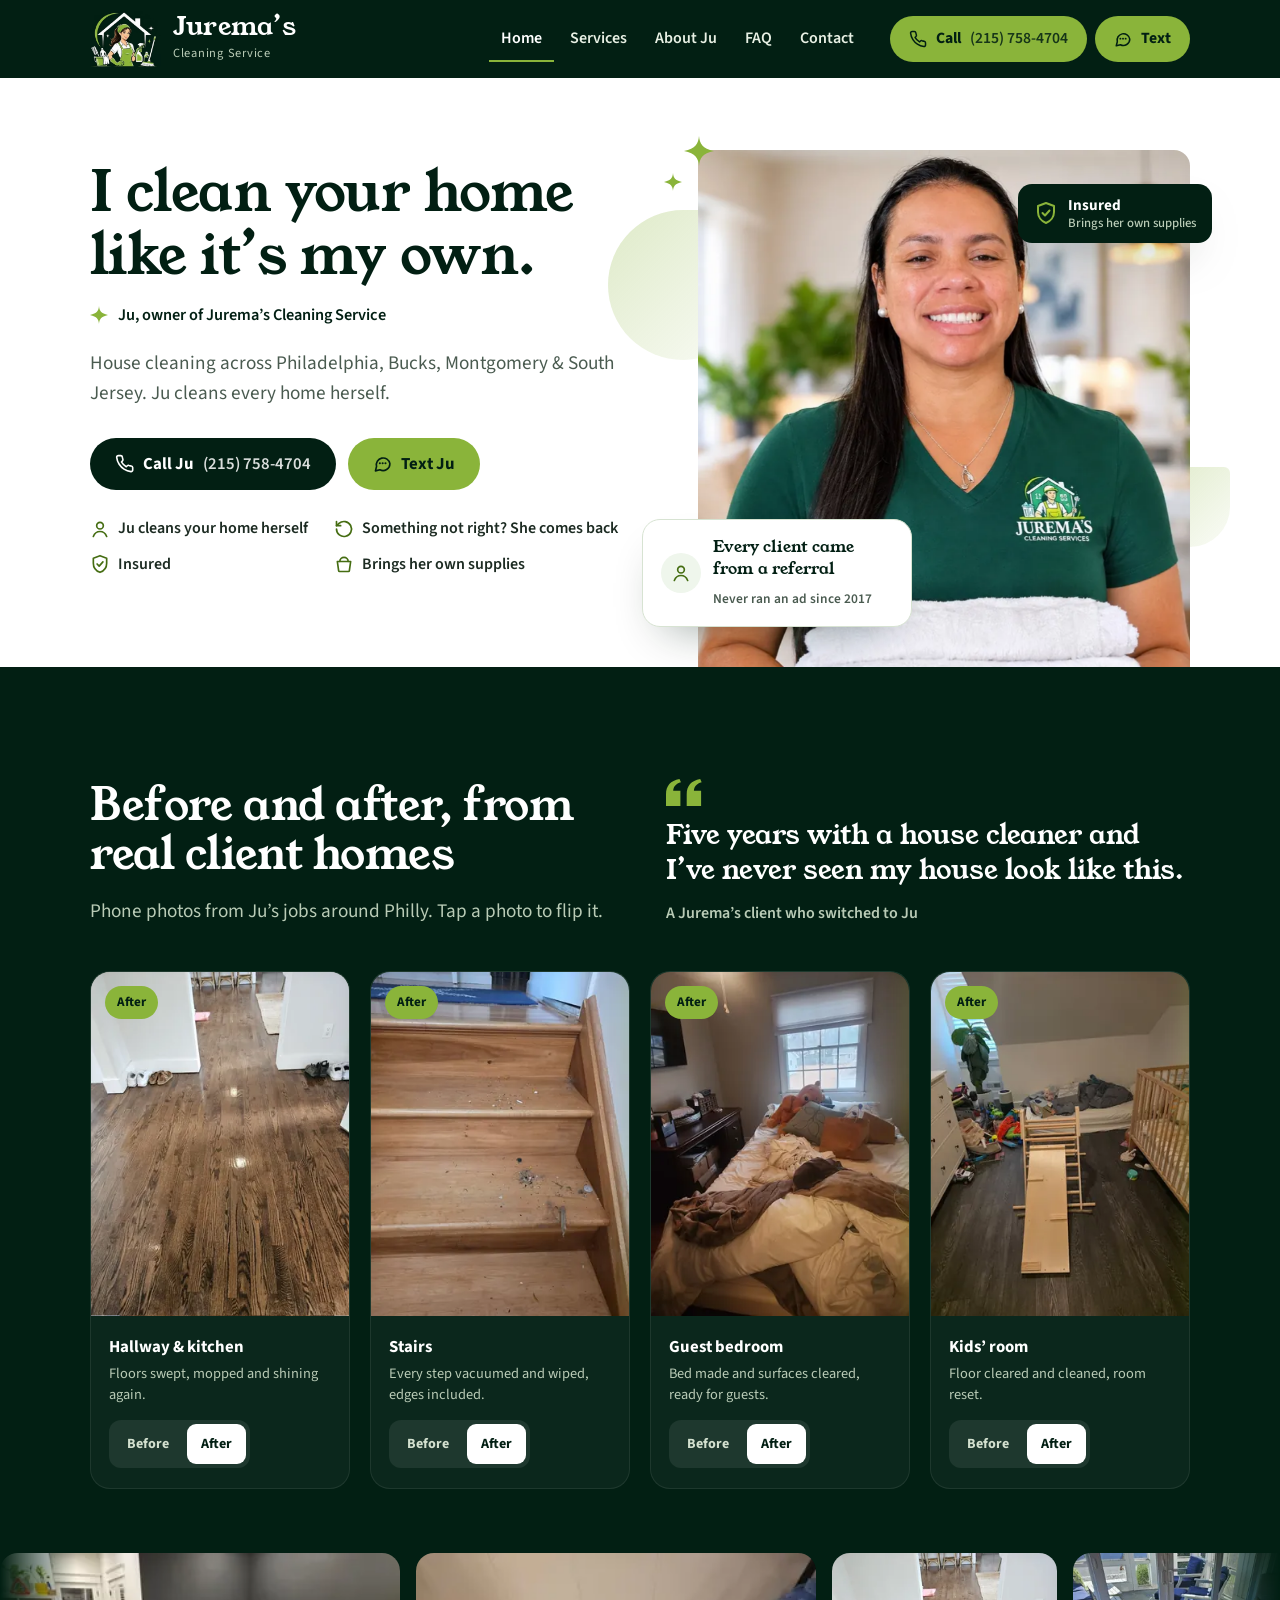
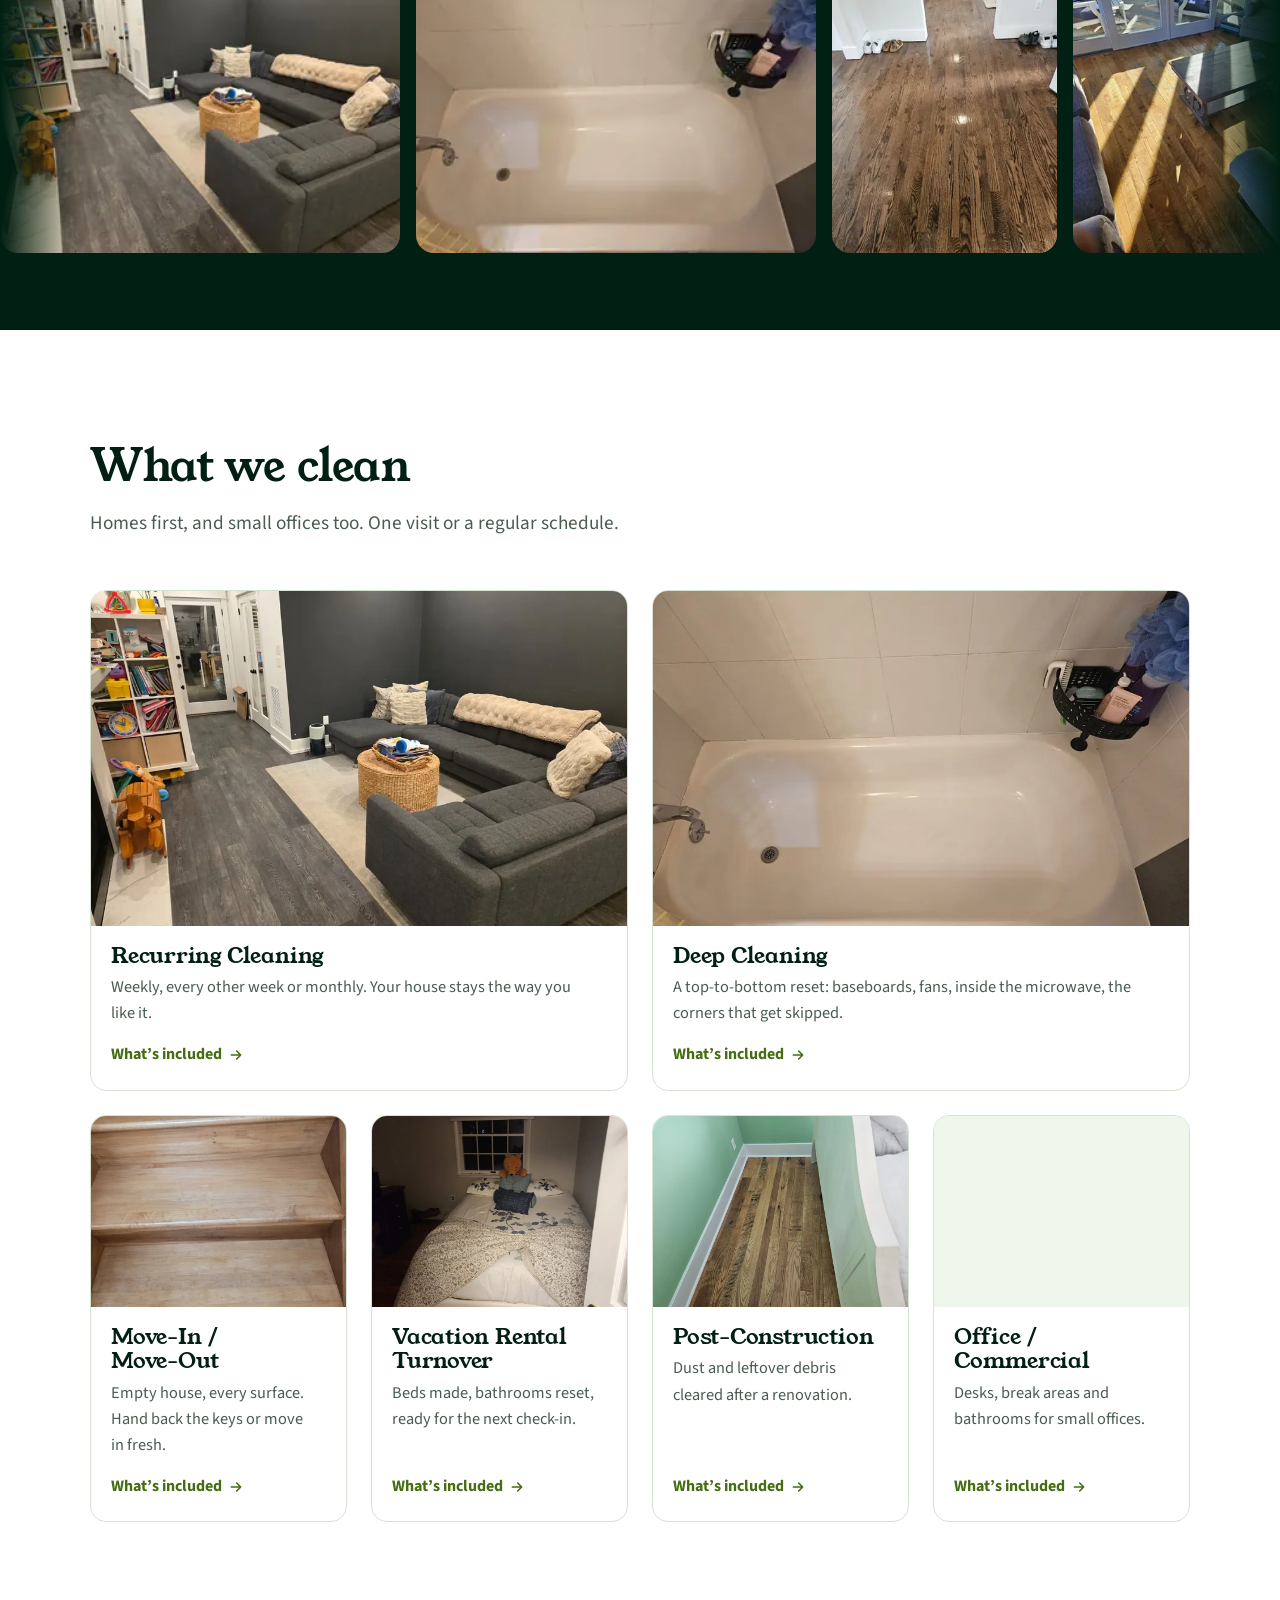
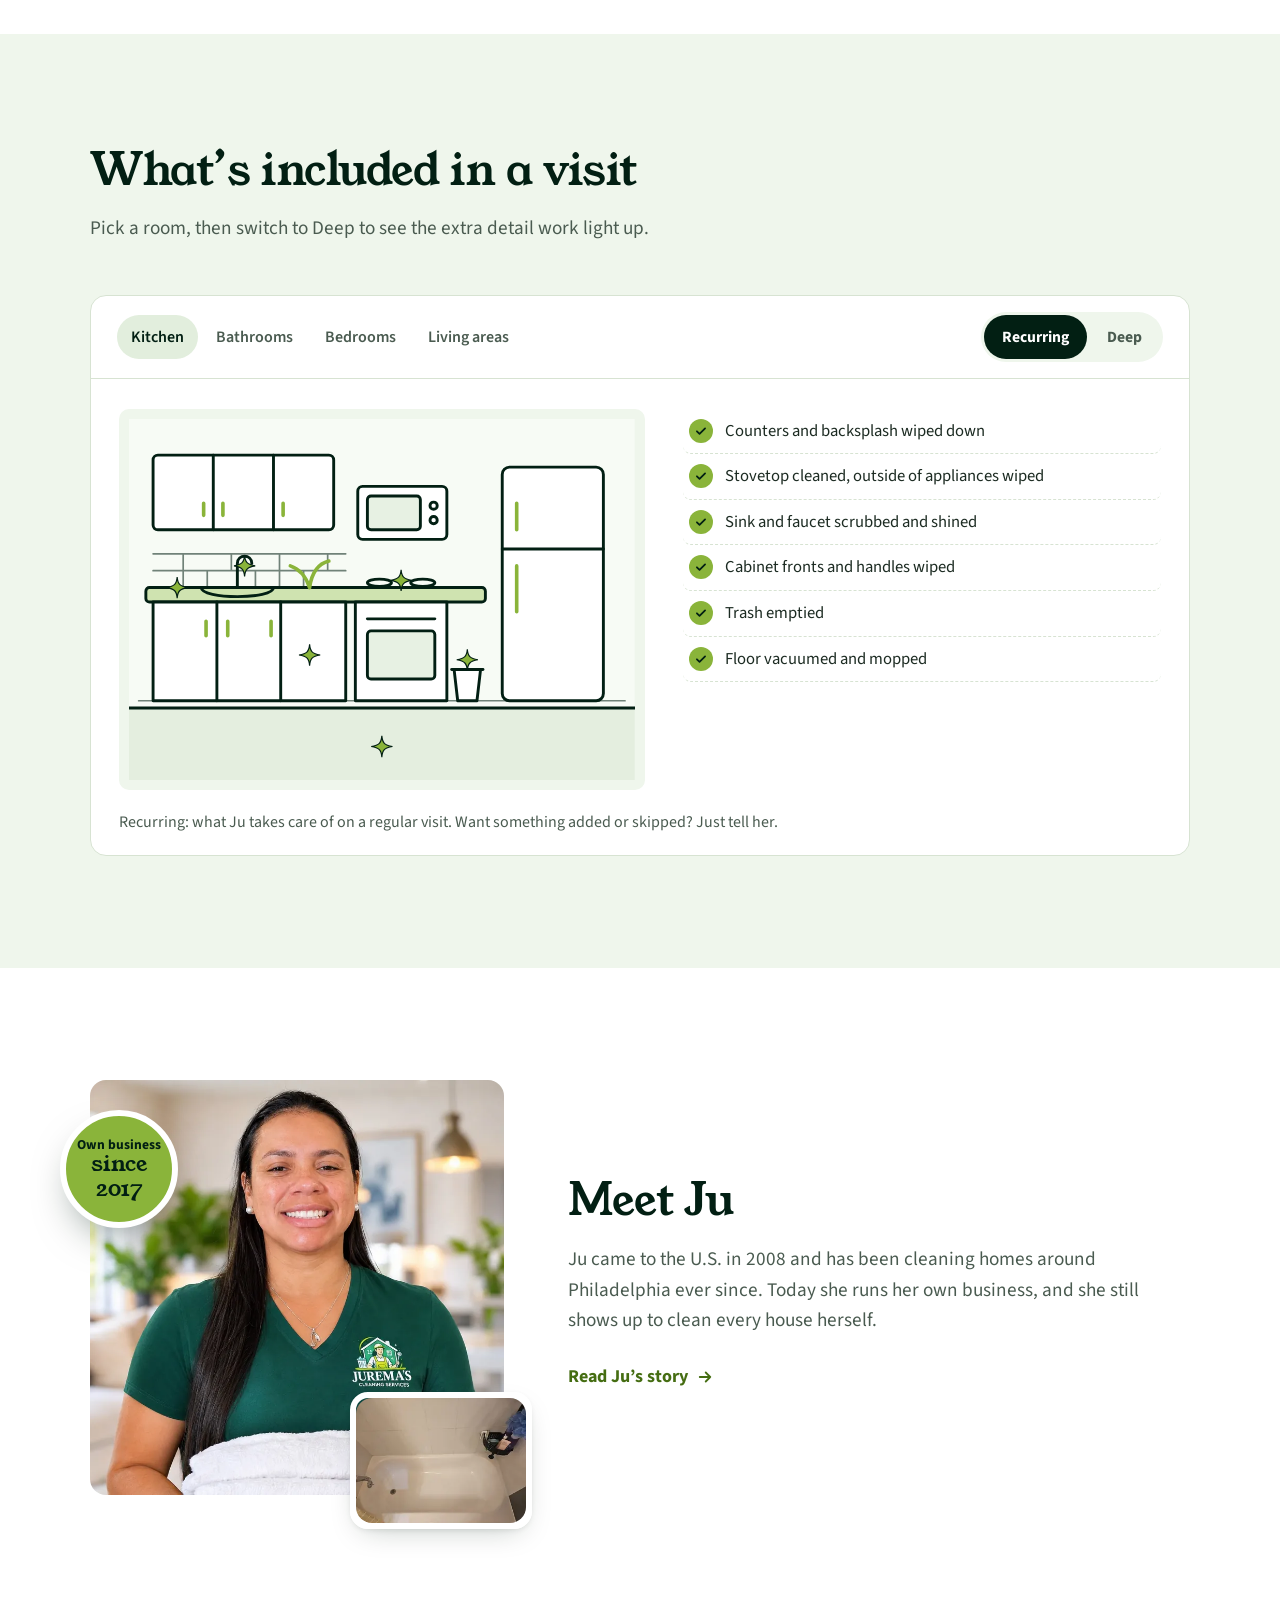
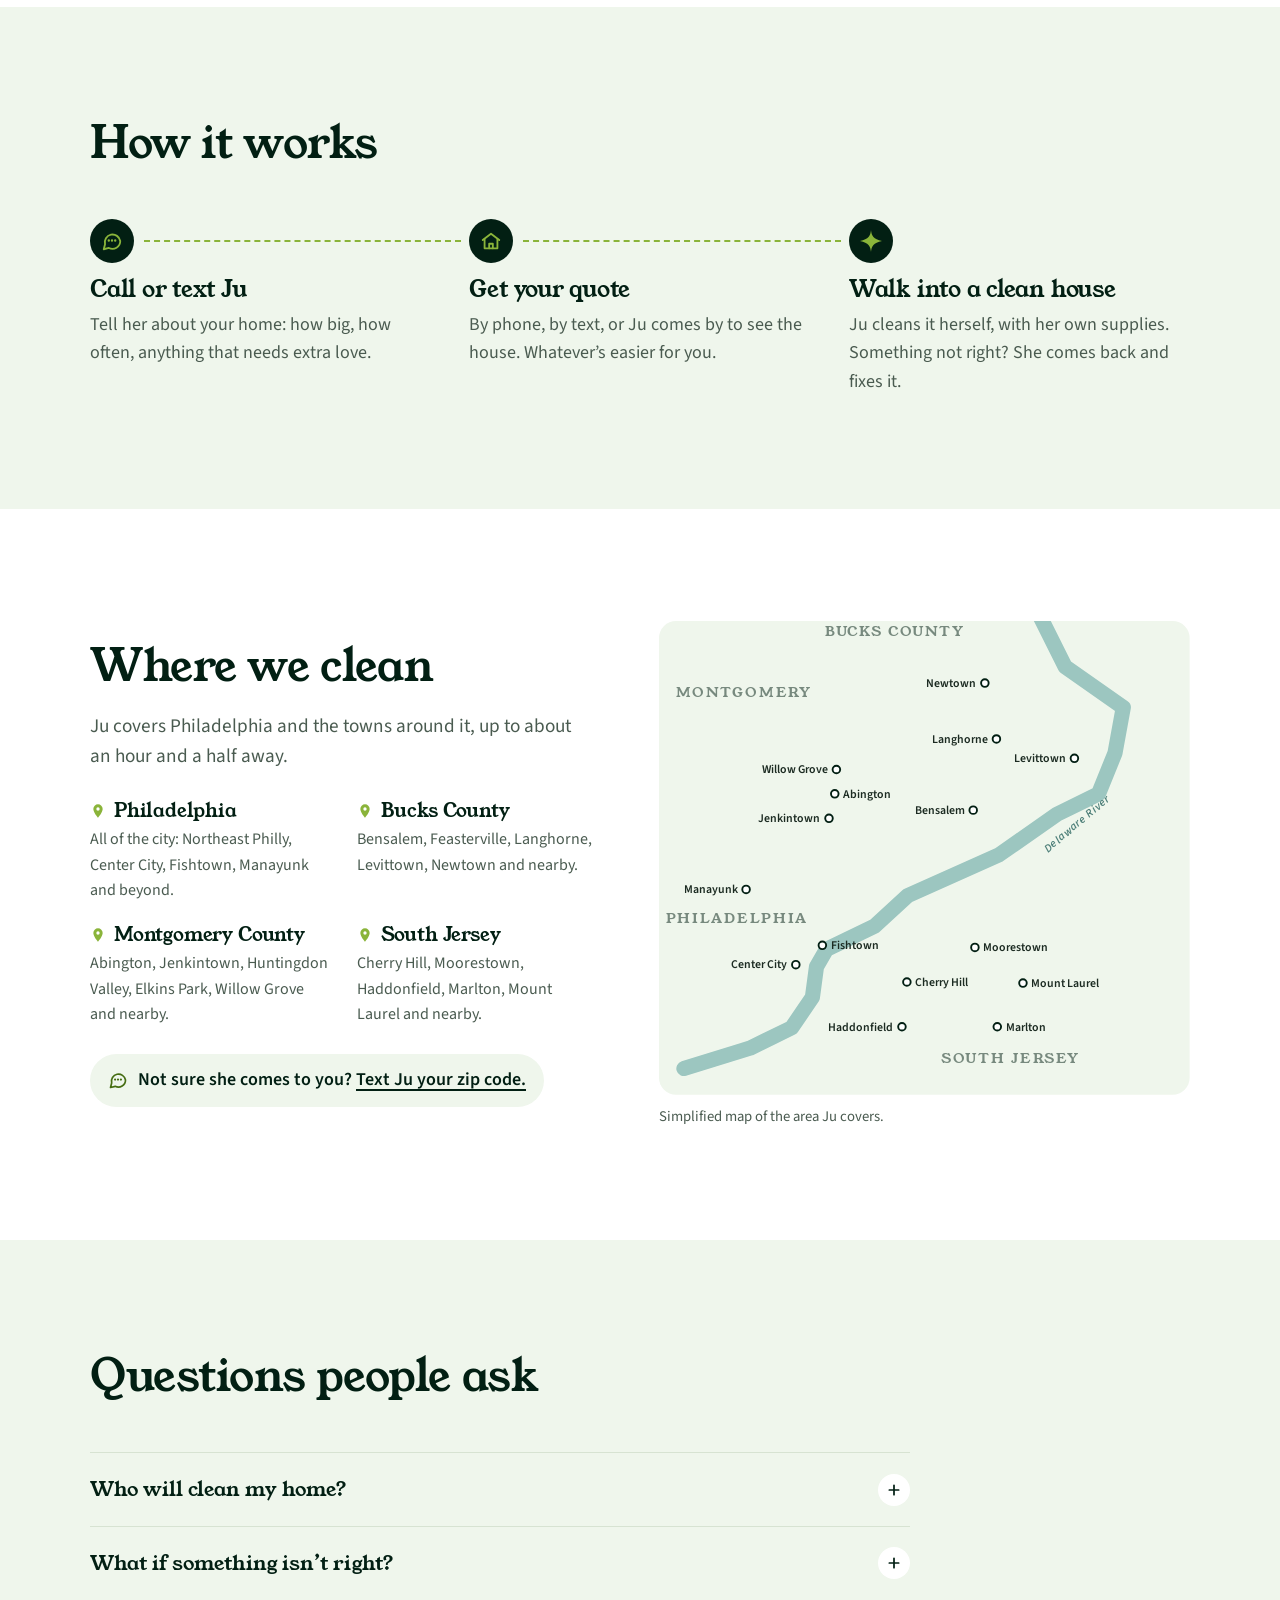
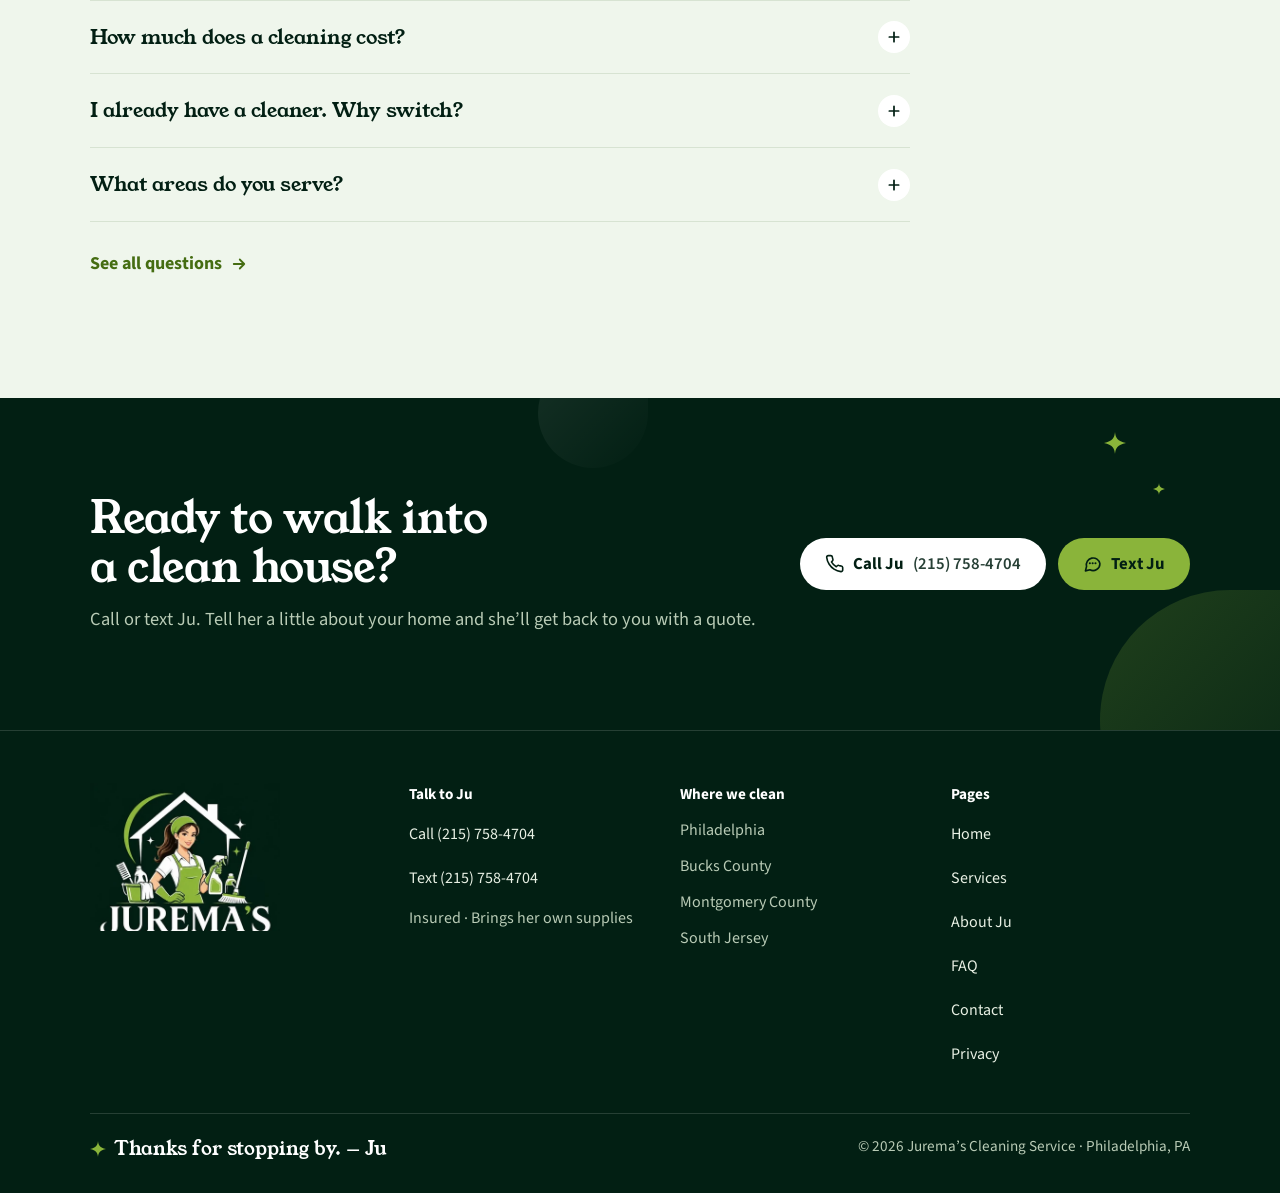
==== commit 97ca53fd: "Add files via upload" ====
--- a/index.html
+++ b/index.html
@@ -44,24 +44,27 @@
   <div class="wrap">
     <div class="hero-copy">
       <h1 id="hero-h" data-split>I clean your home like it&rsquo;s my own.</h1>
-      <p class="signed"><svg viewBox="0 0 24 24" fill="currentColor" aria-hidden="true"><path d="M12 0c.6 6.4 2.6 9.9 12 12-9.4 2.1-11.4 5.6-12 12-.6-6.4-2.6-9.9-12-12C9.4 9.9 11.4 6.4 12 0z"/></svg> Ju, owner of Jurema&rsquo;s Cleaning Service</p>
-      <p class="lede">House cleaning across Philadelphia, Bucks, Montgomery &amp; South Jersey. Ju cleans every home herself.</p>
-      <div class="btn-row hero-btns"><a class="btn btn--call" href="tel:+12157584704"><svg viewBox="0 0 24 24" fill="none" stroke="currentColor" stroke-width="2" stroke-linecap="round" stroke-linejoin="round" aria-hidden="true"><path d="M22 16.9v3a2 2 0 0 1-2.2 2 19.8 19.8 0 0 1-8.6-3.1 19.5 19.5 0 0 1-6-6A19.8 19.8 0 0 1 2.1 4.2 2 2 0 0 1 4.1 2h3a2 2 0 0 1 2 1.7c.1 1 .4 1.9.7 2.8a2 2 0 0 1-.5 2.1L8 9.9a16 16 0 0 0 6 6l1.3-1.3a2 2 0 0 1 2.1-.4c.9.3 1.8.6 2.8.7a2 2 0 0 1 1.7 2z"/></svg><span>Call Ju</span> <span class="num">(215) 758-4704</span></a><a class="btn btn--text" href="sms:+12157584704"><svg viewBox="0 0 24 24" fill="none" stroke="currentColor" stroke-width="2" stroke-linecap="round" stroke-linejoin="round" aria-hidden="true"><path d="M21 12a8.5 8.5 0 0 1-12.4 7.6L3 21l1.4-5.4A8.5 8.5 0 1 1 21 12z"/><path d="M8.5 11.5h.01M12 11.5h.01M15.5 11.5h.01" stroke-width="2.6"/></svg><span>Text Ju</span></a></div>
-      <ul class="trust">
+      <p class="signed rise d1"><svg viewBox="0 0 24 24" fill="currentColor" aria-hidden="true"><path d="M12 0c.6 6.4 2.6 9.9 12 12-9.4 2.1-11.4 5.6-12 12-.6-6.4-2.6-9.9-12-12C9.4 9.9 11.4 6.4 12 0z"/></svg> Ju, owner of Jurema&rsquo;s Cleaning Service</p>
+      <p class="lede rise d2">House cleaning across Philadelphia, Bucks, Montgomery &amp; South Jersey. Ju cleans every home herself.</p>
+      <div class="btn-row hero-btns rise d3"><a class="btn btn--call" href="tel:+12157584704"><svg viewBox="0 0 24 24" fill="none" stroke="currentColor" stroke-width="2" stroke-linecap="round" stroke-linejoin="round" aria-hidden="true"><path d="M22 16.9v3a2 2 0 0 1-2.2 2 19.8 19.8 0 0 1-8.6-3.1 19.5 19.5 0 0 1-6-6A19.8 19.8 0 0 1 2.1 4.2 2 2 0 0 1 4.1 2h3a2 2 0 0 1 2 1.7c.1 1 .4 1.9.7 2.8a2 2 0 0 1-.5 2.1L8 9.9a16 16 0 0 0 6 6l1.3-1.3a2 2 0 0 1 2.1-.4c.9.3 1.8.6 2.8.7a2 2 0 0 1 1.7 2z"/></svg><span>Call Ju</span> <span class="num">(215) 758-4704</span></a><a class="btn btn--text shine" href="sms:+12157584704"><svg viewBox="0 0 24 24" fill="none" stroke="currentColor" stroke-width="2" stroke-linecap="round" stroke-linejoin="round" aria-hidden="true"><path d="M21 12a8.5 8.5 0 0 1-12.4 7.6L3 21l1.4-5.4A8.5 8.5 0 1 1 21 12z"/><path d="M8.5 11.5h.01M12 11.5h.01M15.5 11.5h.01" stroke-width="2.6"/></svg><span>Text Ju</span></a></div>
+      <div class="rise d4"><ul class="trust">
   <li><svg viewBox="0 0 24 24" fill="none" stroke="currentColor" stroke-width="2" stroke-linecap="round" stroke-linejoin="round" aria-hidden="true"><circle cx="12" cy="8" r="4"/><path d="M4 21c1.5-4 4.5-6 8-6s6.5 2 8 6"/></svg> Ju cleans your home herself</li>
   <li><svg viewBox="0 0 24 24" fill="none" stroke="currentColor" stroke-width="2" stroke-linecap="round" stroke-linejoin="round" aria-hidden="true"><path d="M3 12a9 9 0 1 0 3-6.7L3 8"/><path d="M3 3v5h5"/></svg> Something not right? She comes back</li>
   <li><svg viewBox="0 0 24 24" fill="none" stroke="currentColor" stroke-width="2" stroke-linecap="round" stroke-linejoin="round" aria-hidden="true"><path d="M12 2l8 3v6c0 5-3.4 9.3-8 11-4.6-1.7-8-6-8-11V5z"/><path d="M8.5 12l2.5 2.5 4.5-5"/></svg> Insured</li>
   <li><svg viewBox="0 0 24 24" fill="none" stroke="currentColor" stroke-width="2" stroke-linecap="round" stroke-linejoin="round" aria-hidden="true"><path d="M4 9h16l-1.6 11.2a1 1 0 0 1-1 .8H6.6a1 1 0 0 1-1-.8z"/><path d="M7 9a5 5 0 0 1 10 0"/></svg> Brings her own supplies</li>
-</ul>
+</ul></div>
     </div>
     <div class="hero-photo">
+      <span class="bub b1" aria-hidden="true"></span><span class="bub b2" aria-hidden="true"></span>
       <span class="spark"><svg viewBox="0 0 24 24" fill="currentColor" aria-hidden="true"><path d="M12 0c.6 6.4 2.6 9.9 12 12-9.4 2.1-11.4 5.6-12 12-.6-6.4-2.6-9.9-12-12C9.4 9.9 11.4 6.4 12 0z"/></svg></span><span class="spark s2"><svg viewBox="0 0 24 24" fill="currentColor" aria-hidden="true"><path d="M12 0c.6 6.4 2.6 9.9 12 12-9.4 2.1-11.4 5.6-12 12-.6-6.4-2.6-9.9-12-12C9.4 9.9 11.4 6.4 12 0z"/></svg></span>
-      <img src="/img/ju-1200.webp" srcset="/img/ju-400.webp 400w, /img/ju-800.webp 800w, /img/ju-1200.webp 1200w" sizes="(max-width: 900px) 100vw, 500px" alt="Ju, owner of Jurema&#x27;s Cleaning Service, smiling and holding a stack of white towels" width="1200" height="1200" fetchpriority="high">
-    </div>
-  </div>
-</section>
-
-<section class="section section--mint ba-sec" aria-labelledby="ba-h">
+      <div class="float-badge" aria-hidden="true"><svg viewBox="0 0 24 24" fill="none" stroke="currentColor" stroke-width="2" stroke-linecap="round" stroke-linejoin="round" aria-hidden="true"><path d="M12 2l8 3v6c0 5-3.4 9.3-8 11-4.6-1.7-8-6-8-11V5z"/><path d="M8.5 12l2.5 2.5 4.5-5"/></svg><span>Insured<small>Brings her own supplies</small></span></div>
+      <div class="float-review"><span class="fr-ico"><svg viewBox="0 0 24 24" fill="none" stroke="currentColor" stroke-width="2" stroke-linecap="round" stroke-linejoin="round" aria-hidden="true"><circle cx="12" cy="8" r="4"/><path d="M4 21c1.5-4 4.5-6 8-6s6.5 2 8 6"/></svg></span><div><p>Every client came from a referral</p><small>Never ran an ad since 2017</small></div></div>
+      <div class="ph-clip"><img src="/img/ju-1200.webp" srcset="/img/ju-400.webp 400w, /img/ju-800.webp 800w, /img/ju-1200.webp 1200w" sizes="(max-width: 900px) 100vw, 500px" alt="Ju, owner of Jurema&#x27;s Cleaning Service, smiling and holding a stack of white towels" width="1200" height="1200" fetchpriority="high"></div>
+    </div>
+  </div>
+</section>
+
+<section class="section ba-sec" aria-labelledby="ba-h">
   <div class="wrap">
     <div class="ba-layout">
       <div class="ba-head" data-reveal><h2 id="ba-h">Before and after, from real client homes</h2>
@@ -71,50 +74,48 @@
   <p>Five years with a house cleaner and I&rsquo;ve never seen my house look like this.</p>
   <footer>A Jurema&rsquo;s client who switched to Ju</footer>
 </blockquote></div>
-      <div class="ba-grid"><figure class="ba" data-ba>
-  <div class="ba-media" role="button" tabindex="0" aria-label="Hallway &amp; kitchen floor: show before or after">
-    <img class="ba-b" src="/img/kitchen-before-900.webp" srcset="/img/kitchen-before-320.webp 320w, /img/kitchen-before-480.webp 480w, /img/kitchen-before-900.webp 900w" sizes="(max-width: 900px) 46vw, 270px" alt="Hallway &amp; kitchen floor, before cleaning" width="900" height="1200" loading="lazy" decoding="async">
-    <img class="ba-a" src="/img/kitchen-after-900.webp" srcset="/img/kitchen-after-320.webp 320w, /img/kitchen-after-480.webp 480w, /img/kitchen-after-900.webp 900w" sizes="(max-width: 900px) 46vw, 270px" alt="Hallway &amp; kitchen floor, after cleaning" width="900" height="1200" loading="lazy" decoding="async">
-    <span class="ba-wipe" aria-hidden="true"></span>
-    <span class="ba-tag" aria-hidden="true">Before</span>
-  </div>
-  <figcaption><span class="ba-name">Hallway &amp; kitchen floor</span>
-    <span class="ba-toggle" role="group" aria-label="Hallway &amp; kitchen floor"><button type="button" data-v="b" aria-pressed="true">Before</button><button type="button" data-v="a" aria-pressed="false">After</button></span>
+      <div class="ba-grid" data-stagger="up"><figure class="ba" data-ba>
+  <div class="ba-media" role="button" tabindex="0" aria-label="Hallway &amp; kitchen: show before or after">
+    <img class="ba-b" src="/img/kitchen-before-900.webp" srcset="/img/kitchen-before-320.webp 320w, /img/kitchen-before-480.webp 480w, /img/kitchen-before-900.webp 900w" sizes="(max-width: 640px) 46vw, 270px" alt="Hallway &amp; kitchen, before cleaning" width="900" height="1200" loading="lazy" decoding="async">
+    <img class="ba-a" src="/img/kitchen-after-900.webp" srcset="/img/kitchen-after-320.webp 320w, /img/kitchen-after-480.webp 480w, /img/kitchen-after-900.webp 900w" sizes="(max-width: 640px) 46vw, 270px" alt="Hallway &amp; kitchen, after cleaning" width="900" height="1200" loading="lazy" decoding="async">
+    <span class="ba-tag" aria-hidden="true">Before</span>
+  </div>
+  <figcaption><strong>Hallway &amp; kitchen</strong><span class="ba-desc">Floors swept, mopped and shining again.</span>
+    <div class="ba-toggle" role="group" aria-label="Hallway &amp; kitchen"><button type="button" data-v="b" aria-pressed="true">Before</button><button type="button" data-v="a" aria-pressed="false">After</button></div>
   </figcaption>
 </figure><figure class="ba" data-ba>
   <div class="ba-media" role="button" tabindex="0" aria-label="Stairs: show before or after">
-    <img class="ba-b" src="/img/stairs-before-900.webp" srcset="/img/stairs-before-320.webp 320w, /img/stairs-before-480.webp 480w, /img/stairs-before-900.webp 900w" sizes="(max-width: 900px) 46vw, 270px" alt="Stairs, before cleaning" width="900" height="1200" loading="lazy" decoding="async">
-    <img class="ba-a" src="/img/stairs-after-900.webp" srcset="/img/stairs-after-320.webp 320w, /img/stairs-after-480.webp 480w, /img/stairs-after-900.webp 900w" sizes="(max-width: 900px) 46vw, 270px" alt="Stairs, after cleaning" width="900" height="1200" loading="lazy" decoding="async">
-    <span class="ba-wipe" aria-hidden="true"></span>
-    <span class="ba-tag" aria-hidden="true">Before</span>
-  </div>
-  <figcaption><span class="ba-name">Stairs</span>
-    <span class="ba-toggle" role="group" aria-label="Stairs"><button type="button" data-v="b" aria-pressed="true">Before</button><button type="button" data-v="a" aria-pressed="false">After</button></span>
+    <img class="ba-b" src="/img/stairs-before-900.webp" srcset="/img/stairs-before-320.webp 320w, /img/stairs-before-480.webp 480w, /img/stairs-before-900.webp 900w" sizes="(max-width: 640px) 46vw, 270px" alt="Stairs, before cleaning" width="900" height="1200" loading="lazy" decoding="async">
+    <img class="ba-a" src="/img/stairs-after-900.webp" srcset="/img/stairs-after-320.webp 320w, /img/stairs-after-480.webp 480w, /img/stairs-after-900.webp 900w" sizes="(max-width: 640px) 46vw, 270px" alt="Stairs, after cleaning" width="900" height="1200" loading="lazy" decoding="async">
+    <span class="ba-tag" aria-hidden="true">Before</span>
+  </div>
+  <figcaption><strong>Stairs</strong><span class="ba-desc">Every step vacuumed and wiped, edges included.</span>
+    <div class="ba-toggle" role="group" aria-label="Stairs"><button type="button" data-v="b" aria-pressed="true">Before</button><button type="button" data-v="a" aria-pressed="false">After</button></div>
   </figcaption>
 </figure><figure class="ba" data-ba>
   <div class="ba-media" role="button" tabindex="0" aria-label="Guest bedroom: show before or after">
-    <img class="ba-b" src="/img/bed2-before-900.webp" srcset="/img/bed2-before-320.webp 320w, /img/bed2-before-480.webp 480w, /img/bed2-before-900.webp 900w" sizes="(max-width: 900px) 46vw, 270px" alt="Guest bedroom, before cleaning" width="900" height="1200" loading="lazy" decoding="async">
-    <img class="ba-a" src="/img/bed2-after-900.webp" srcset="/img/bed2-after-320.webp 320w, /img/bed2-after-480.webp 480w, /img/bed2-after-900.webp 900w" sizes="(max-width: 900px) 46vw, 270px" alt="Guest bedroom, after cleaning" width="900" height="1200" loading="lazy" decoding="async">
-    <span class="ba-wipe" aria-hidden="true"></span>
-    <span class="ba-tag" aria-hidden="true">Before</span>
-  </div>
-  <figcaption><span class="ba-name">Guest bedroom</span>
-    <span class="ba-toggle" role="group" aria-label="Guest bedroom"><button type="button" data-v="b" aria-pressed="true">Before</button><button type="button" data-v="a" aria-pressed="false">After</button></span>
+    <img class="ba-b" src="/img/bed2-before-900.webp" srcset="/img/bed2-before-320.webp 320w, /img/bed2-before-480.webp 480w, /img/bed2-before-900.webp 900w" sizes="(max-width: 640px) 46vw, 270px" alt="Guest bedroom, before cleaning" width="900" height="1200" loading="lazy" decoding="async">
+    <img class="ba-a" src="/img/bed2-after-900.webp" srcset="/img/bed2-after-320.webp 320w, /img/bed2-after-480.webp 480w, /img/bed2-after-900.webp 900w" sizes="(max-width: 640px) 46vw, 270px" alt="Guest bedroom, after cleaning" width="900" height="1200" loading="lazy" decoding="async">
+    <span class="ba-tag" aria-hidden="true">Before</span>
+  </div>
+  <figcaption><strong>Guest bedroom</strong><span class="ba-desc">Bed made and surfaces cleared, ready for guests.</span>
+    <div class="ba-toggle" role="group" aria-label="Guest bedroom"><button type="button" data-v="b" aria-pressed="true">Before</button><button type="button" data-v="a" aria-pressed="false">After</button></div>
   </figcaption>
 </figure><figure class="ba" data-ba>
   <div class="ba-media" role="button" tabindex="0" aria-label="Kids’ room: show before or after">
-    <img class="ba-b" src="/img/kids-before-900.webp" srcset="/img/kids-before-320.webp 320w, /img/kids-before-480.webp 480w, /img/kids-before-900.webp 900w" sizes="(max-width: 900px) 46vw, 270px" alt="Kids’ room, before cleaning" width="900" height="1200" loading="lazy" decoding="async">
-    <img class="ba-a" src="/img/kids-after-900.webp" srcset="/img/kids-after-320.webp 320w, /img/kids-after-480.webp 480w, /img/kids-after-900.webp 900w" sizes="(max-width: 900px) 46vw, 270px" alt="Kids’ room, after cleaning" width="900" height="1200" loading="lazy" decoding="async">
-    <span class="ba-wipe" aria-hidden="true"></span>
-    <span class="ba-tag" aria-hidden="true">Before</span>
-  </div>
-  <figcaption><span class="ba-name">Kids&rsquo; room</span>
-    <span class="ba-toggle" role="group" aria-label="Kids’ room"><button type="button" data-v="b" aria-pressed="true">Before</button><button type="button" data-v="a" aria-pressed="false">After</button></span>
+    <img class="ba-b" src="/img/kids-before-900.webp" srcset="/img/kids-before-320.webp 320w, /img/kids-before-480.webp 480w, /img/kids-before-900.webp 900w" sizes="(max-width: 640px) 46vw, 270px" alt="Kids’ room, before cleaning" width="900" height="1200" loading="lazy" decoding="async">
+    <img class="ba-a" src="/img/kids-after-900.webp" srcset="/img/kids-after-320.webp 320w, /img/kids-after-480.webp 480w, /img/kids-after-900.webp 900w" sizes="(max-width: 640px) 46vw, 270px" alt="Kids’ room, after cleaning" width="900" height="1200" loading="lazy" decoding="async">
+    <span class="ba-tag" aria-hidden="true">Before</span>
+  </div>
+  <figcaption><strong>Kids&rsquo; room</strong><span class="ba-desc">Floor cleared and cleaned, room reset.</span>
+    <div class="ba-toggle" role="group" aria-label="Kids’ room"><button type="button" data-v="b" aria-pressed="true">Before</button><button type="button" data-v="a" aria-pressed="false">After</button></div>
   </figcaption>
 </figure></div>
     </div>
   </div>
 </section>
+
+<section class="gal" aria-label="More of Ju&rsquo;s work"><div class="gal-wrap"><div class="gal-track"><img src="/img/family-after-480.webp" srcset="/img/family-after-320.webp 320w, /img/family-after-480.webp 480w" sizes="260px" alt="Family room, cleaned" width="900" height="675" loading="lazy" decoding="async"><img src="/img/tub-after-480.webp" srcset="/img/tub-after-320.webp 320w, /img/tub-after-480.webp 480w" sizes="260px" alt="Bathtub, scrubbed" width="900" height="675" loading="lazy" decoding="async"><img src="/img/kitchen-after-480.webp" srcset="/img/kitchen-after-320.webp 320w, /img/kitchen-after-480.webp 480w" sizes="260px" alt="Kitchen floor, mopped" width="900" height="1200" loading="lazy" decoding="async"><img src="/img/sunroom-after-480.webp" srcset="/img/sunroom-after-320.webp 320w, /img/sunroom-after-480.webp 480w" sizes="260px" alt="Sunroom, reset" width="900" height="1200" loading="lazy" decoding="async"><img src="/img/bed2-after-480.webp" srcset="/img/bed2-after-320.webp 320w, /img/bed2-after-480.webp 480w" sizes="260px" alt="Guest bed, made" width="900" height="1200" loading="lazy" decoding="async"><img src="/img/hall-after-480.webp" srcset="/img/hall-after-320.webp 320w, /img/hall-after-480.webp 480w" sizes="260px" alt="Hallway floor, clean" width="900" height="675" loading="lazy" decoding="async"><img src="/img/couch-after-480.webp" srcset="/img/couch-after-320.webp 320w, /img/couch-after-480.webp 480w" sizes="260px" alt="Couch, cushions back on" width="900" height="675" loading="lazy" decoding="async"><img src="/img/stairs-after-480.webp" srcset="/img/stairs-after-320.webp 320w, /img/stairs-after-480.webp 480w" sizes="260px" alt="Stairs, wiped" width="900" height="1200" loading="lazy" decoding="async"><img src="/img/runner-after-480.webp" srcset="/img/runner-after-320.webp 320w, /img/runner-after-480.webp 480w" sizes="260px" alt="Runner rug, vacuumed" width="900" height="1200" loading="lazy" decoding="async"><img src="/img/kids-after-480.webp" srcset="/img/kids-after-320.webp 320w, /img/kids-after-480.webp 480w" sizes="260px" alt="Kids’ room, floor done" width="900" height="1200" loading="lazy" decoding="async"><span class="gal-dup" aria-hidden="true"><img src="/img/family-after-480.webp" srcset="/img/family-after-320.webp 320w, /img/family-after-480.webp 480w" sizes="260px" aria-hidden="true" alt="Family room, cleaned" width="900" height="675" loading="lazy" decoding="async"><img src="/img/tub-after-480.webp" srcset="/img/tub-after-320.webp 320w, /img/tub-after-480.webp 480w" sizes="260px" aria-hidden="true" alt="Bathtub, scrubbed" width="900" height="675" loading="lazy" decoding="async"><img src="/img/kitchen-after-480.webp" srcset="/img/kitchen-after-320.webp 320w, /img/kitchen-after-480.webp 480w" sizes="260px" aria-hidden="true" alt="Kitchen floor, mopped" width="900" height="1200" loading="lazy" decoding="async"><img src="/img/sunroom-after-480.webp" srcset="/img/sunroom-after-320.webp 320w, /img/sunroom-after-480.webp 480w" sizes="260px" aria-hidden="true" alt="Sunroom, reset" width="900" height="1200" loading="lazy" decoding="async"><img src="/img/bed2-after-480.webp" srcset="/img/bed2-after-320.webp 320w, /img/bed2-after-480.webp 480w" sizes="260px" aria-hidden="true" alt="Guest bed, made" width="900" height="1200" loading="lazy" decoding="async"><img src="/img/hall-after-480.webp" srcset="/img/hall-after-320.webp 320w, /img/hall-after-480.webp 480w" sizes="260px" aria-hidden="true" alt="Hallway floor, clean" width="900" height="675" loading="lazy" decoding="async"><img src="/img/couch-after-480.webp" srcset="/img/couch-after-320.webp 320w, /img/couch-after-480.webp 480w" sizes="260px" aria-hidden="true" alt="Couch, cushions back on" width="900" height="675" loading="lazy" decoding="async"><img src="/img/stairs-after-480.webp" srcset="/img/stairs-after-320.webp 320w, /img/stairs-after-480.webp 480w" sizes="260px" aria-hidden="true" alt="Stairs, wiped" width="900" height="1200" loading="lazy" decoding="async"><img src="/img/runner-after-480.webp" srcset="/img/runner-after-320.webp 320w, /img/runner-after-480.webp 480w" sizes="260px" aria-hidden="true" alt="Runner rug, vacuumed" width="900" height="1200" loading="lazy" decoding="async"><img src="/img/kids-after-480.webp" srcset="/img/kids-after-320.webp 320w, /img/kids-after-480.webp 480w" sizes="260px" aria-hidden="true" alt="Kids’ room, floor done" width="900" height="1200" loading="lazy" decoding="async"></span></div></div></section>
 
 <section class="section" aria-labelledby="svc-h">
   <div class="wrap">
@@ -122,7 +123,7 @@
       <h2 id="svc-h">What we clean</h2>
       <p class="lede">Homes first, and small offices too. One visit or a regular schedule.</p>
     </div>
-    <div class="svc-grid"><a class="svc svc--big" href="/services#recurring">
+    <div class="svc-grid" data-stagger="up"><a class="svc svc--big" href="/services#recurring">
   <div class="ph"><img src="/img/family-after-900.webp" srcset="/img/family-after-320.webp 320w, /img/family-after-480.webp 480w, /img/family-after-900.webp 900w" sizes="(max-width: 900px) 104px, 560px" alt="Family room after a recurring clean" width="900" height="675" loading="lazy" decoding="async"></div>
   <div class="txt"><h3>Recurring Cleaning</h3><p>Weekly, every other week or monthly. Your house stays the way you like it.</p><span class="more">What&rsquo;s included <svg viewBox="0 0 24 24" fill="none" stroke="currentColor" stroke-width="2.4" stroke-linecap="round" stroke-linejoin="round" aria-hidden="true"><path d="M5 12h14M13 6l6 6-6 6"/></svg></span></div>
 </a><a class="svc svc--big" href="/services#deep">
@@ -175,7 +176,9 @@
 
 <section class="section" aria-labelledby="meet-h">
   <div class="wrap meet" data-reveal>
-    <div class="meet-photo"><img src="/img/ju-800.webp" srcset="/img/ju-400.webp 400w, /img/ju-800.webp 800w" sizes="(max-width: 900px) 112px, 480px" alt="Ju in her green Jurema&#x27;s uniform" width="700" height="700" loading="lazy" decoding="async"></div>
+    <div class="meet-photo"><img src="/img/ju-800.webp" srcset="/img/ju-400.webp 400w, /img/ju-800.webp 800w" sizes="(max-width: 900px) 112px, 480px" alt="Ju in her green Jurema&#x27;s uniform" width="700" height="700" loading="lazy" decoding="async">
+      <div class="meet-detail"><img src="/img/tub-after-480.webp" srcset="/img/tub-after-320.webp 320w, /img/tub-after-480.webp 480w" sizes="200px" alt="A bathtub Ju cleaned" width="900" height="675" loading="lazy" decoding="async"></div>
+      <div class="seal"><span>Own business<b>since 2017</b></span></div></div>
     <div>
       <h2 id="meet-h">Meet Ju</h2>
       <p class="lede">Ju came to the U.S. in 2008 and has been cleaning homes around Philadelphia ever since. Today she runs her own business, and she still shows up to clean every house herself.</p>
@@ -187,7 +190,7 @@
 <section class="section section--mint" aria-labelledby="how-h">
   <div class="wrap">
     <div class="sec-head" data-reveal><h2 id="how-h">How it works</h2></div>
-    <ol class="steps">
+    <ol class="steps" data-stagger="up">
   <li><span class="dot"><svg viewBox="0 0 24 24" fill="none" stroke="currentColor" stroke-width="2" stroke-linecap="round" stroke-linejoin="round" aria-hidden="true"><path d="M21 12a8.5 8.5 0 0 1-12.4 7.6L3 21l1.4-5.4A8.5 8.5 0 1 1 21 12z"/><path d="M8.5 11.5h.01M12 11.5h.01M15.5 11.5h.01" stroke-width="2.6"/></svg></span><h3>Call or text Ju</h3><p>Tell her about your home: how big, how often, anything that needs extra love.</p></li>
   <li><span class="dot"><svg viewBox="0 0 24 24" fill="none" stroke="currentColor" stroke-width="2" stroke-linecap="round" stroke-linejoin="round" aria-hidden="true"><path d="M3 11l9-7 9 7"/><path d="M5 10v10h14V10"/><path d="M10 20v-5h4v5"/></svg></span><h3>Get your quote</h3><p>By phone, by text, or Ju comes by to see the house. Whatever&rsquo;s easier for you.</p></li>
   <li><span class="dot"><svg viewBox="0 0 24 24" fill="currentColor" aria-hidden="true"><path d="M12 0c.6 6.4 2.6 9.9 12 12-9.4 2.1-11.4 5.6-12 12-.6-6.4-2.6-9.9-12-12C9.4 9.9 11.4 6.4 12 0z"/></svg></span><h3>Walk into a clean house</h3><p>Ju cleans it herself, with her own supplies. Something not right? She comes back and fixes it.</p></li>
@@ -199,20 +202,18 @@
   <div class="wrap area">
     <div data-reveal>
       <h2 id="area-h">Where we clean</h2>
-      <p class="lede">Based in Northeast Philly. Ju goes up to about an hour and a half from home.</p>
-      <div class="area-list"><div><h3><svg viewBox="0 0 24 24" fill="currentColor" aria-hidden="true"><path d="M12 2a7 7 0 0 0-7 7c0 5.2 7 13 7 13s7-7.8 7-13a7 7 0 0 0-7-7zm0 9.5A2.5 2.5 0 1 1 12 6.5a2.5 2.5 0 0 1 0 5z"/></svg> Philadelphia</h3><p>All of the city: Northeast Philly, Center City, Fishtown, Manayunk and beyond.</p></div><div><h3><svg viewBox="0 0 24 24" fill="currentColor" aria-hidden="true"><path d="M12 2a7 7 0 0 0-7 7c0 5.2 7 13 7 13s7-7.8 7-13a7 7 0 0 0-7-7zm0 9.5A2.5 2.5 0 1 1 12 6.5a2.5 2.5 0 0 1 0 5z"/></svg> Bucks County</h3><p>Bensalem, Feasterville, Langhorne, Levittown, Newtown and nearby.</p></div><div><h3><svg viewBox="0 0 24 24" fill="currentColor" aria-hidden="true"><path d="M12 2a7 7 0 0 0-7 7c0 5.2 7 13 7 13s7-7.8 7-13a7 7 0 0 0-7-7zm0 9.5A2.5 2.5 0 1 1 12 6.5a2.5 2.5 0 0 1 0 5z"/></svg> Montgomery County</h3><p>Abington, Jenkintown, Huntingdon Valley, Elkins Park, Willow Grove and nearby.</p></div><div><h3><svg viewBox="0 0 24 24" fill="currentColor" aria-hidden="true"><path d="M12 2a7 7 0 0 0-7 7c0 5.2 7 13 7 13s7-7.8 7-13a7 7 0 0 0-7-7zm0 9.5A2.5 2.5 0 1 1 12 6.5a2.5 2.5 0 0 1 0 5z"/></svg> South Jersey</h3><p>Cherry Hill, Moorestown, Haddonfield, Marlton, Mount Laurel and nearby.</p></div></div><p class="zip"><svg viewBox="0 0 24 24" fill="none" stroke="currentColor" stroke-width="2" stroke-linecap="round" stroke-linejoin="round" aria-hidden="true"><path d="M21 12a8.5 8.5 0 0 1-12.4 7.6L3 21l1.4-5.4A8.5 8.5 0 1 1 21 12z"/><path d="M8.5 11.5h.01M12 11.5h.01M15.5 11.5h.01" stroke-width="2.6"/></svg> <span>Not sure she comes to you? <a href="sms:+12157584704">Text Ju your zip code.</a></span></p>
-    </div>
-    <div class="map-col" data-reveal><figure class="map" aria-label="Map of the area Ju serves around Philadelphia">
+      <p class="lede">Ju covers Philadelphia and the towns around it, up to about an hour and a half away.</p>
+      <div class="area-list" data-stagger="up"><div><h3><svg viewBox="0 0 24 24" fill="currentColor" aria-hidden="true"><path d="M12 2a7 7 0 0 0-7 7c0 5.2 7 13 7 13s7-7.8 7-13a7 7 0 0 0-7-7zm0 9.5A2.5 2.5 0 1 1 12 6.5a2.5 2.5 0 0 1 0 5z"/></svg> Philadelphia</h3><p>All of the city: Northeast Philly, Center City, Fishtown, Manayunk and beyond.</p></div><div><h3><svg viewBox="0 0 24 24" fill="currentColor" aria-hidden="true"><path d="M12 2a7 7 0 0 0-7 7c0 5.2 7 13 7 13s7-7.8 7-13a7 7 0 0 0-7-7zm0 9.5A2.5 2.5 0 1 1 12 6.5a2.5 2.5 0 0 1 0 5z"/></svg> Bucks County</h3><p>Bensalem, Feasterville, Langhorne, Levittown, Newtown and nearby.</p></div><div><h3><svg viewBox="0 0 24 24" fill="currentColor" aria-hidden="true"><path d="M12 2a7 7 0 0 0-7 7c0 5.2 7 13 7 13s7-7.8 7-13a7 7 0 0 0-7-7zm0 9.5A2.5 2.5 0 1 1 12 6.5a2.5 2.5 0 0 1 0 5z"/></svg> Montgomery County</h3><p>Abington, Jenkintown, Huntingdon Valley, Elkins Park, Willow Grove and nearby.</p></div><div><h3><svg viewBox="0 0 24 24" fill="currentColor" aria-hidden="true"><path d="M12 2a7 7 0 0 0-7 7c0 5.2 7 13 7 13s7-7.8 7-13a7 7 0 0 0-7-7zm0 9.5A2.5 2.5 0 1 1 12 6.5a2.5 2.5 0 0 1 0 5z"/></svg> South Jersey</h3><p>Cherry Hill, Moorestown, Haddonfield, Marlton, Mount Laurel and nearby.</p></div></div><p class="zip"><svg viewBox="0 0 24 24" fill="none" stroke="currentColor" stroke-width="2" stroke-linecap="round" stroke-linejoin="round" aria-hidden="true"><path d="M21 12a8.5 8.5 0 0 1-12.4 7.6L3 21l1.4-5.4A8.5 8.5 0 1 1 21 12z"/><path d="M8.5 11.5h.01M12 11.5h.01M15.5 11.5h.01" stroke-width="2.6"/></svg> <span>Not sure she comes to you? <a href="sms:+12157584704">Text Ju your zip code.</a></span></p>
+    </div>
+    <div class="map-col"><figure class="map" aria-label="Map of the area Ju serves around Philadelphia">
 <svg viewBox="0 0 560 500" role="img" aria-labelledby="map-t"><title id="map-t">Service area: Philadelphia, Bucks County, Montgomery County and South Jersey</title>
 <rect class="m-bg" width="560" height="500" rx="18"/>
 <text class="m-region" x="175.0" y="16.1">BUCKS COUNTY</text><text class="m-region" x="17.5" y="80.5">MONTGOMERY</text><text class="m-region" x="7.0" y="318.7">PHILADELPHIA</text><text class="m-region" x="297.5" y="466.8">SOUTH JERSEY</text>
-<path class="m-river" d="M393.8 -21.5 L428.7 48.3 L490.0 91.2 L481.2 139.5 L463.8 182.4 L420.0 203.9 L358.7 246.8 L262.5 289.8 L227.5 322.0 L176.7 346.6 L166.2 364.9 L161.9 397.1 L140.0 429.3 L96.2 450.7 L26.3 472.2"/><path class="m-river thin" d="M105.0 268.3 L122.5 300.5 L131.2 332.7 L131.2 354.2"/>
+<path class="m-river" d="M393.8 -21.5 L428.7 48.3 L490.0 91.2 L481.2 139.5 L463.8 182.4 L420.0 203.9 L358.7 246.8 L262.5 289.8 L227.5 322.0 L176.7 346.6 L166.2 364.9 L161.9 397.1 L140.0 429.3 L96.2 450.7 L26.3 472.2"/>
 <text class="m-water" transform="translate(410.1 244.7) rotate(-40)">Delaware River</text>
-<path class="m-ring" d="M157.5 272.6 A70 70 0 1 1 262.5 333.22"/><path class="m-ring" d="M77.5 272.6 A150 150 0 1 1 302.5 402.5"/><circle class="m-dot" cx="144.4" cy="362.7" r="4"/><text class="m-town" x="135.4" y="366.7" text-anchor="end">Center City</text><circle class="m-dot" cx="172.4" cy="342.3" r="4"/><text class="m-town" x="181.4" y="346.3" text-anchor="start">Fishtown</text><circle class="m-dot" cx="91.9" cy="283.3" r="4"/><text class="m-town" x="82.9" y="287.3" text-anchor="end">Manayunk</text><circle class="m-dot" cx="331.6" cy="199.6" r="4"/><text class="m-town" x="322.6" y="203.6" text-anchor="end">Bensalem</text><circle class="m-dot" cx="438.4" cy="144.9" r="4"/><text class="m-town" x="429.4" y="148.9" text-anchor="end">Levittown</text><circle class="m-dot" cx="343.9" cy="65.5" r="4"/><text class="m-town" x="334.9" y="69.5" text-anchor="end">Newtown</text><circle class="m-dot" cx="356.1" cy="124.5" r="4"/><text class="m-town" x="347.1" y="128.5" text-anchor="end">Langhorne</text><circle class="m-dot" cx="179.4" cy="208.2" r="4"/><text class="m-town" x="170.4" y="212.2" text-anchor="end">Jenkintown</text><circle class="m-dot" cx="187.2" cy="156.7" r="4"/><text class="m-town" x="178.2" y="160.7" text-anchor="end">Willow Grove</text><circle class="m-dot" cx="185.5" cy="182.4" r="4"/><text class="m-town" x="194.5" y="186.4" text-anchor="start">Abington</text><circle class="m-dot" cx="261.6" cy="381.0" r="4"/><text class="m-town" x="270.6" y="385.0" text-anchor="start">Cherry Hill</text><circle class="m-dot" cx="256.4" cy="428.2" r="4"/><text class="m-town" x="247.39999999999998" y="432.2" text-anchor="end">Haddonfield</text><circle class="m-dot" cx="333.4" cy="344.5" r="4"/><text class="m-town" x="342.4" y="348.5" text-anchor="start">Moorestown</text><circle class="m-dot" cx="357.0" cy="428.2" r="4"/><text class="m-town" x="366.0" y="432.2" text-anchor="start">Marlton</text><circle class="m-dot" cx="384.1" cy="382.1" r="4"/><text class="m-town" x="393.1" y="386.1" text-anchor="start">Mount Laurel</text>
-<g class="m-home" transform="translate(227.5 272.6)"><circle r="22" class="m-pulse"/><circle r="11" class="m-pin"/><path d="M0-6c.3 3.2 1.3 4.9 6 6-4.7 1.1-5.7 2.8-6 6-.3-3.2-1.3-4.9-6-6 4.7-1.1 5.7-2.8 6-6z" class="m-star"/></g>
-<text class="m-homelabel" x="211.5" y="250.60000000000002" text-anchor="end">Ju&rsquo;s home base</text>
+<circle class="m-dot" cx="144.4" cy="362.7" r="4"/><text class="m-town" x="135.4" y="366.7" text-anchor="end">Center City</text><circle class="m-dot" cx="172.4" cy="342.3" r="4"/><text class="m-town" x="181.4" y="346.3" text-anchor="start">Fishtown</text><circle class="m-dot" cx="91.9" cy="283.3" r="4"/><text class="m-town" x="82.9" y="287.3" text-anchor="end">Manayunk</text><circle class="m-dot" cx="331.6" cy="199.6" r="4"/><text class="m-town" x="322.6" y="203.6" text-anchor="end">Bensalem</text><circle class="m-dot" cx="438.4" cy="144.9" r="4"/><text class="m-town" x="429.4" y="148.9" text-anchor="end">Levittown</text><circle class="m-dot" cx="343.9" cy="65.5" r="4"/><text class="m-town" x="334.9" y="69.5" text-anchor="end">Newtown</text><circle class="m-dot" cx="356.1" cy="124.5" r="4"/><text class="m-town" x="347.1" y="128.5" text-anchor="end">Langhorne</text><circle class="m-dot" cx="179.4" cy="208.2" r="4"/><text class="m-town" x="170.4" y="212.2" text-anchor="end">Jenkintown</text><circle class="m-dot" cx="187.2" cy="156.7" r="4"/><text class="m-town" x="178.2" y="160.7" text-anchor="end">Willow Grove</text><circle class="m-dot" cx="185.5" cy="182.4" r="4"/><text class="m-town" x="194.5" y="186.4" text-anchor="start">Abington</text><circle class="m-dot" cx="261.6" cy="381.0" r="4"/><text class="m-town" x="270.6" y="385.0" text-anchor="start">Cherry Hill</text><circle class="m-dot" cx="256.4" cy="428.2" r="4"/><text class="m-town" x="247.39999999999998" y="432.2" text-anchor="end">Haddonfield</text><circle class="m-dot" cx="333.4" cy="344.5" r="4"/><text class="m-town" x="342.4" y="348.5" text-anchor="start">Moorestown</text><circle class="m-dot" cx="357.0" cy="428.2" r="4"/><text class="m-town" x="366.0" y="432.2" text-anchor="start">Marlton</text><circle class="m-dot" cx="384.1" cy="382.1" r="4"/><text class="m-town" x="393.1" y="386.1" text-anchor="start">Mount Laurel</text>
 </svg>
-<figcaption>Simplified map. Ju travels up to about an hour and a half from Northeast Philly.</figcaption>
+<figcaption>Simplified map of the area Ju covers.</figcaption>
 </figure></div>
   </div>
 </section>
@@ -226,6 +227,7 @@
 </section>
 
 <section class="cta" aria-labelledby="cta-h">
+  <span class="bub b3" aria-hidden="true"></span><span class="bub b4" aria-hidden="true"></span>
   <span class="spark" style="width:22px;height:22px;top:34px;right:12%"><svg viewBox="0 0 24 24" fill="currentColor" aria-hidden="true"><path d="M12 0c.6 6.4 2.6 9.9 12 12-9.4 2.1-11.4 5.6-12 12-.6-6.4-2.6-9.9-12-12C9.4 9.9 11.4 6.4 12 0z"/></svg></span>
   <span class="spark" style="width:12px;height:12px;top:78px;right:9%"><svg viewBox="0 0 24 24" fill="currentColor" aria-hidden="true"><path d="M12 0c.6 6.4 2.6 9.9 12 12-9.4 2.1-11.4 5.6-12 12-.6-6.4-2.6-9.9-12-12C9.4 9.9 11.4 6.4 12 0z"/></svg></span>
   <div class="wrap" data-reveal>
@@ -252,7 +254,7 @@
     </div>
   </div>
 </footer>
-<a class="fab" href="tel:+12157584704" aria-label="Call Ju at (215) 758-4704"><svg viewBox="0 0 24 24" fill="none" stroke="currentColor" stroke-width="2" stroke-linecap="round" stroke-linejoin="round" aria-hidden="true"><path d="M22 16.9v3a2 2 0 0 1-2.2 2 19.8 19.8 0 0 1-8.6-3.1 19.5 19.5 0 0 1-6-6A19.8 19.8 0 0 1 2.1 4.2 2 2 0 0 1 4.1 2h3a2 2 0 0 1 2 1.7c.1 1 .4 1.9.7 2.8a2 2 0 0 1-.5 2.1L8 9.9a16 16 0 0 0 6 6l1.3-1.3a2 2 0 0 1 2.1-.4c.9.3 1.8.6 2.8.7a2 2 0 0 1 1.7 2z"/></svg><span>Call Ju</span></a>
+<a class="fab" href="tel:+12157584704" aria-label="Call Ju at (215) 758-4704"><span class="fab-ico"><svg viewBox="0 0 24 24" fill="none" stroke="currentColor" stroke-width="2" stroke-linecap="round" stroke-linejoin="round" aria-hidden="true"><path d="M22 16.9v3a2 2 0 0 1-2.2 2 19.8 19.8 0 0 1-8.6-3.1 19.5 19.5 0 0 1-6-6A19.8 19.8 0 0 1 2.1 4.2 2 2 0 0 1 4.1 2h3a2 2 0 0 1 2 1.7c.1 1 .4 1.9.7 2.8a2 2 0 0 1-.5 2.1L8 9.9a16 16 0 0 0 6 6l1.3-1.3a2 2 0 0 1 2.1-.4c.9.3 1.8.6 2.8.7a2 2 0 0 1 1.7 2z"/></svg></span><span>Call Ju</span></a>
 <div class="callbar" role="region" aria-label="Contact Ju">
   <a class="cb cb--call" href="tel:+12157584704"><svg viewBox="0 0 24 24" fill="none" stroke="currentColor" stroke-width="2" stroke-linecap="round" stroke-linejoin="round" aria-hidden="true"><path d="M22 16.9v3a2 2 0 0 1-2.2 2 19.8 19.8 0 0 1-8.6-3.1 19.5 19.5 0 0 1-6-6A19.8 19.8 0 0 1 2.1 4.2 2 2 0 0 1 4.1 2h3a2 2 0 0 1 2 1.7c.1 1 .4 1.9.7 2.8a2 2 0 0 1-.5 2.1L8 9.9a16 16 0 0 0 6 6l1.3-1.3a2 2 0 0 1 2.1-.4c.9.3 1.8.6 2.8.7a2 2 0 0 1 1.7 2z"/></svg><span>Call</span></a>
   <a class="cb cb--text" href="sms:+12157584704"><svg viewBox="0 0 24 24" fill="none" stroke="currentColor" stroke-width="2" stroke-linecap="round" stroke-linejoin="round" aria-hidden="true"><path d="M21 12a8.5 8.5 0 0 1-12.4 7.6L3 21l1.4-5.4A8.5 8.5 0 1 1 21 12z"/><path d="M8.5 11.5h.01M12 11.5h.01M15.5 11.5h.01" stroke-width="2.6"/></svg><span>Text</span></a>
--- a/assets/style.css
+++ b/assets/style.css
@@ -85,43 +85,54 @@
 .trust li{display:flex;align-items:center;gap:8px}
 .trust svg{width:20px;height:20px;color:var(--leaf);flex:none}
 .hero-photo{position:relative;align-self:end}
-.hero-photo img{width:100%;aspect-ratio:1/1.05;object-fit:cover;object-position:50% 20%;border-radius:var(--r) var(--r) 0 0;will-change:transform}
+.hero-photo{border-radius:var(--r) var(--r) 0 0}
+.hero-photo .ph-clip{border-radius:var(--r) var(--r) 0 0;overflow:hidden}
+.hero-photo img{width:100%;aspect-ratio:1/1.05;object-fit:cover;object-position:50% 20%;transform:scale(1.04);transform-origin:50% 30%;animation:kb 2.4s cubic-bezier(.2,.7,.2,1)}
+@keyframes kb{from{transform:scale(1.16)}to{transform:scale(1.04)}}
 .hero-photo .spark{position:absolute;color:var(--lime);width:30px;height:30px;top:-14px;left:-14px;z-index:1}
 .hero-photo .spark.s2{width:18px;height:18px;top:22px;left:-34px}
 
 /* split heading (desktop only, set by JS) */
-.w{display:inline-block;opacity:0;transform:translateY(.45em);animation:wordup .7s var(--ease) forwards}
-@keyframes wordup{to{opacity:1;transform:none}}
+.w{display:inline-block;overflow:hidden;vertical-align:top;padding-bottom:.08em;margin-bottom:-.08em}
+.w>span{display:inline-block;transform:translateY(110%);animation:wordUp .6s cubic-bezier(.2,.75,.15,1) forwards}
+@keyframes wordUp{to{transform:none}}
 
 /* reveal */
-.js [data-reveal]{opacity:0;transform:translateY(18px);transition:opacity .7s var(--ease),transform .7s var(--ease)}
+.js [data-reveal]{opacity:0;transform:translate3d(0,28px,0);transition:opacity .8s cubic-bezier(.2,.7,.2,1),transform .9s cubic-bezier(.2,.7,.2,1);transition-delay:var(--d,0s)}
+.js [data-reveal="zoom"]{transform:scale(.965) translate3d(0,18px,0)}
 .js [data-reveal].in{opacity:1;transform:none}
 
-/* before / after (tap to flip, auto-flips once seen) */
+/* before / after — same component as Cleanplicity, Jurema colors */
+.ba-sec{background:var(--forest);color:var(--on-dark-muted)}
+.ba-sec h2{color:#fff}
+.ba-sec .lede{color:var(--on-dark-muted)}
+.ba-sec .quote-real p{color:#fff}
+.ba-sec .quote-real footer{color:var(--on-dark-muted)}
 .ba-layout{display:grid;grid-template-columns:1fr 1fr;grid-template-areas:"head quote" "grid grid";column-gap:clamp(24px,4vw,64px);row-gap:clamp(28px,4vw,44px);align-items:end}
-.ba-head{grid-area:head}.ba-quote{grid-area:quote}.ba-grid{grid-area:grid}
-.ba-head h2{margin-bottom:.4em}
-.ba-grid{display:grid;grid-template-columns:repeat(4,1fr);gap:clamp(12px,2vw,22px)}
-.ba{margin:0}
-.ba-media{position:relative;aspect-ratio:3/4;border-radius:var(--r);overflow:hidden;background:var(--mint-2);cursor:pointer;box-shadow:var(--shadow);-webkit-tap-highlight-color:transparent}
+.ba-head{grid-area:head}.ba-head h2{margin-bottom:.4em}.ba-quote{grid-area:quote}
+.ba-grid{grid-area:grid;display:grid;grid-template-columns:repeat(4,1fr);gap:20px}
+.ba{margin:0;background:rgba(255,255,255,.04);border:1px solid rgba(255,255,255,.08);border-radius:20px;overflow:hidden}
+.ba-media{position:relative;aspect-ratio:3/4;overflow:hidden;cursor:pointer;background:#0b2f1f}
 .ba-media img{position:absolute;inset:0;width:100%;height:100%;object-fit:cover}
-.ba-a{clip-path:inset(0 100% 0 0);transition:clip-path 1.1s var(--ease)}
+.ba-a{clip-path:inset(0 100% 0 0);transition:clip-path 1.1s cubic-bezier(.65,0,.25,1)}
 .ba.after .ba-a{clip-path:inset(0 0 0 0)}
-.ba-wipe{position:absolute;top:0;bottom:0;left:0;width:6px;background:linear-gradient(90deg,rgba(255,255,255,0),#fff 40%,rgba(255,255,255,.2));opacity:0;transform:translateX(-10px);pointer-events:none}
-.ba.wiping .ba-wipe{animation:wipe 1.1s var(--ease) forwards}
-@keyframes wipe{0%{opacity:1;transform:translateX(-10px)}85%{opacity:1}100%{opacity:0;transform:translateX(var(--w,300px))}}
-.ba-tag{position:absolute;top:12px;left:12px;font:700 .82rem/1 var(--sans);padding:8px 11px;border-radius:999px;background:rgba(2,31,19,.8);color:#fff;transition:background-color .3s,color .3s}
+.ba-media::after{content:"";position:absolute;top:0;bottom:0;left:0;width:3px;background:var(--lime);box-shadow:0 0 18px rgba(138,180,58,.8);opacity:0;transform:translateX(0);transition:transform 1.1s cubic-bezier(.65,0,.25,1),opacity .3s}
+.ba.wiping .ba-media::after{opacity:1}
+.ba.after .ba-media::after{transform:translateX(var(--w,400px))}
+.ba-tag{position:absolute;left:14px;top:14px;padding:6px 12px;border-radius:999px;background:rgba(2,31,19,.82);color:#fff;font-weight:700;font-size:.82rem;backdrop-filter:blur(4px);transition:background .3s}
 .ba.after .ba-tag{background:var(--lime);color:var(--forest)}
-.ba figcaption{display:flex;flex-direction:column;gap:8px;margin-top:12px}
-.ba-name{font-weight:700;color:var(--forest);font-size:1rem}
-.ba-toggle{display:inline-flex;background:#fff;border:1px solid var(--line);border-radius:999px;padding:3px;align-self:flex-start}
-.ba-toggle button{font:700 .92rem var(--sans);border:0;background:none;color:var(--muted);min-height:40px;min-width:64px;padding:0 12px;border-radius:999px;cursor:pointer}
-.ba-toggle button[aria-pressed="true"]{background:var(--forest);color:#fff}
+.ba figcaption{padding:18px 18px 20px}
+.ba figcaption strong{display:block;color:#fff;font-size:1.05rem}
+.ba figcaption .ba-desc{display:block;font-size:.9rem;color:var(--on-dark-muted);margin-top:4px;line-height:1.45;min-height:2.6em}
+.ba-toggle{display:inline-flex;margin-top:14px;padding:4px;border-radius:12px;background:rgba(255,255,255,.08);gap:4px}
+.ba-toggle button{border:0;background:transparent;color:#d3e0cf;font:700 .88rem var(--sans);min-height:40px;padding:0 14px;border-radius:9px;cursor:pointer}
+.ba-toggle button[aria-pressed="true"]{background:#fff;color:var(--forest)}
 .quote-real{margin:0;padding:0}
 .quote-real p{font-family:var(--serif);font-size:clamp(1.3rem,2.1vw,1.7rem);line-height:1.3;color:var(--forest);margin-bottom:.5em}
 .quote-real footer{font-weight:600;color:var(--muted);font-size:1rem}
 .quote-mark{display:block;width:36px;height:27px;color:var(--lime);margin-bottom:12px}
 .quote-mark svg{width:100%;height:100%;display:block}
+@media (max-width:1024px) and (min-width:901px){.ba-grid{grid-template-columns:1fr 1fr}}
 
 /* services */
 .svc-grid{display:grid;grid-template-columns:repeat(12,1fr);gap:clamp(16px,2vw,24px)}
@@ -319,6 +330,82 @@
 .ways strong{color:var(--ink)}
 .nf{min-height:50vh;display:flex;align-items:center}
 
+
+/* ---------- polish: entrance, floats, bubbles, shine, header, gallery, seal ---------- */
+.rise{opacity:0;transform:translateY(14px);animation:rise .7s cubic-bezier(.2,.7,.2,1) forwards}
+.rise.d1{animation-delay:.35s}.rise.d2{animation-delay:.48s}.rise.d3{animation-delay:.6s}.rise.d4{animation-delay:.74s}
+@keyframes rise{to{opacity:1;transform:none}}
+@keyframes bob{0%,100%{transform:translateY(0)}50%{transform:translateY(-8px)}}
+.float-badge{position:absolute;right:-22px;top:34px;z-index:2;display:flex;align-items:center;gap:10px;background:var(--forest);color:#fff;border-radius:14px;padding:12px 16px;box-shadow:0 22px 48px -24px rgba(2,31,19,.6);font-weight:700;font-size:.95rem;line-height:1.25;opacity:0;animation:rise .7s cubic-bezier(.2,.7,.2,1) .9s forwards,bob 7s ease-in-out 2s infinite reverse}
+.float-badge svg{width:24px;height:24px;color:var(--lime);flex:none}
+.float-badge small{display:block;font-weight:500;color:var(--on-dark-muted);font-size:.8rem}
+.float-review{position:absolute;left:-56px;bottom:40px;z-index:2;width:290px;background:#fff;border:1px solid var(--line);border-radius:18px;padding:16px 18px;box-shadow:0 22px 48px -24px rgba(2,31,19,.45);opacity:0;animation:rise .7s cubic-bezier(.2,.7,.2,1) 1.1s forwards,bob 6s ease-in-out 2.2s infinite}
+.float-review p{font-family:var(--serif);font-size:1.02rem;line-height:1.35;color:var(--forest);margin:8px 0 0}
+.float-review small{display:block;margin-top:8px;font-size:.84rem;color:var(--muted);font-weight:600}
+.float-review{display:flex;gap:12px;align-items:center;width:270px}
+.fr-ico{flex:none;width:40px;height:40px;border-radius:50%;background:var(--mint);color:var(--leaf);display:grid;place-items:center}.fr-ico svg{width:20px;height:20px}
+.float-review p{margin:0}
+.hero-photo .spark{animation:twinkle 3.2s ease-in-out infinite}
+.hero-photo .spark.s2{animation-delay:1.1s}
+@keyframes twinkle{0%,100%{transform:scale(1) rotate(0);opacity:1}50%{transform:scale(.6) rotate(25deg);opacity:.55}}
+.bub{position:absolute;z-index:0;border-radius:50% 6px 50% 50%;background:linear-gradient(135deg,rgba(138,180,58,.28),rgba(138,180,58,.04));pointer-events:none;animation:drift 14s ease-in-out infinite}
+.hero-photo .bub.b1{width:150px;height:150px;left:-90px;top:60px}
+.hero-photo .bub.b2{width:80px;height:80px;right:-40px;bottom:120px;animation-delay:-5s}
+.hero{position:relative}
+.cta .bub.b3{width:260px;height:260px;right:-80px;bottom:-120px;background:linear-gradient(135deg,rgba(138,180,58,.22),rgba(138,180,58,.02))}
+.cta .bub.b4{width:110px;height:110px;left:42%;top:-40px;animation-delay:-7s;background:linear-gradient(135deg,rgba(255,255,255,.08),rgba(255,255,255,0))}
+@keyframes drift{0%,100%{transform:translate(0,0) rotate(0)}33%{transform:translate(14px,-18px) rotate(8deg)}66%{transform:translate(-10px,10px) rotate(-6deg)}}
+.shine{position:relative;overflow:hidden}
+.shine::after{content:"";position:absolute;inset:0;background:linear-gradient(100deg,transparent 30%,rgba(255,255,255,.55) 50%,transparent 70%);transform:translateX(-120%);animation:sheen 5s ease-in-out 2.2s infinite;pointer-events:none}
+@keyframes sheen{0%,70%{transform:translateX(-120%)}85%,100%{transform:translateX(120%)}}
+.site-header{transition:box-shadow .3s}
+.site-header .wrap{transition:min-height .3s var(--ease)}
+.site-header.scrolled{box-shadow:0 10px 30px -18px rgba(2,31,19,.6)}
+.site-header.scrolled .wrap{min-height:66px}
+.site-header .brand img{transition:height .3s var(--ease)}
+.site-header.scrolled .brand img{height:48px}
+.fab-ico{position:relative;display:grid;place-items:center}
+.fab-ico::before{content:"";position:absolute;inset:-8px;border-radius:50%;border:2px solid var(--lime);animation:ring 2.6s ease-out infinite}
+.fab-ico svg{animation:wiggle 4s ease-in-out 3s infinite}
+@keyframes ring{0%{transform:scale(1);opacity:.55}80%,100%{transform:scale(1.75);opacity:0}}
+@keyframes wiggle{0%,86%,100%{transform:rotate(0)}88%{transform:rotate(-14deg)}90%{transform:rotate(12deg)}92%{transform:rotate(-10deg)}94%{transform:rotate(8deg)}96%{transform:rotate(0)}}
+.gal{background:var(--forest);padding:0 0 clamp(48px,6vw,80px)}
+.gal-wrap{overflow:hidden;-webkit-mask-image:linear-gradient(90deg,transparent,#000 6%,#000 94%,transparent);mask-image:linear-gradient(90deg,transparent,#000 6%,#000 94%,transparent)}
+.gal-track{display:flex;gap:16px;width:max-content;animation:tick 70s linear infinite}
+.gal-track:hover{animation-play-state:paused}
+.gal-dup{display:contents}
+.gal-track img{height:300px;width:auto;object-fit:cover;border-radius:18px;transition:transform .4s ease}
+.gal-track img:hover{transform:scale(1.03)}
+@keyframes tick{to{transform:translateX(-50%)}}
+.ba-sec{padding-bottom:clamp(40px,5vw,64px)}
+.meet-photo{position:relative}
+.meet-detail{position:absolute;right:-28px;bottom:-34px;width:44%;border-radius:18px;overflow:hidden;border:6px solid #fff;box-shadow:var(--shadow);aspect-ratio:4/3}
+.meet-detail img{width:100%;height:100%;object-fit:cover}
+.seal{position:absolute;left:-30px;top:30px;width:118px;height:118px;border-radius:50%;background:var(--lime);color:var(--forest);display:grid;place-items:center;text-align:center;font-weight:700;line-height:1.15;font-size:.85rem;border:6px solid #fff;box-shadow:0 18px 40px -16px rgba(2,31,19,.5);animation:spin-in 1s cubic-bezier(.2,.7,.2,1) both}
+.seal b{display:block;font-family:var(--serif);font-weight:400;font-size:1.35rem}
+.js .meet[data-reveal]:not(.in) .seal{animation:none;opacity:0}
+@keyframes spin-in{from{transform:rotate(-30deg) scale(.6);opacity:0}to{transform:none;opacity:1}}
+.steps li::before{transform-origin:left;transform:scaleX(0);transition:transform 1s cubic-bezier(.2,.7,.2,1) .3s}
+.steps li.in::before,.rm .steps li::before,html:not(.js) .steps li::before{transform:none}
+.checklist .cl-panel:not([hidden]) .cl-list li{animation:tickIn .45s cubic-bezier(.2,.7,.2,1) both;animation-delay:calc(var(--k,0) * 45ms)}
+@keyframes tickIn{from{opacity:0;transform:translateX(-10px)}to{opacity:1;transform:none}}
+.map .m-river{stroke-dasharray:1400;stroke-dashoffset:1400;transition:stroke-dashoffset 2.2s cubic-bezier(.4,0,.2,1)}
+.map.in .m-river,.rm .map .m-river{stroke-dashoffset:0}
+.map .m-dot,.map .m-town{opacity:0;transition:opacity .5s;transition-delay:var(--d,0s)}
+.map.in .m-dot,.map.in .m-town,.rm .map .m-dot,.rm .map .m-town{opacity:1}
+.svc .ph{isolation:isolate}
+@media (max-width:1100px){.float-review{left:-20px;width:250px}.float-badge{right:10px}}
+@media (max-width:900px){
+  .gal{display:none}
+  .bub{display:none}
+  .float-review{display:none}
+  .float-badge{right:auto;left:12px;top:12px;padding:9px 12px;font-size:.85rem}
+  .meet-detail,.seal{display:none}
+  .hero-photo .ph-clip{border-radius:0}
+  .steps li::before{transform-origin:top;transform:scaleY(0)}
+}
+@media (prefers-reduced-motion:reduce){.rise,.float-badge,.float-review{opacity:1}.gal-track{animation:none}.map .m-river{stroke-dashoffset:0}.map .m-dot,.map .m-town{opacity:1}}
+
 @media (prefers-reduced-motion:reduce){*,*::before,*::after{animation:none!important;transition:none!important}.js [data-reveal]{opacity:1;transform:none}.w{opacity:1;transform:none}}
 
 /* ---------- tablet ---------- */
@@ -362,12 +449,14 @@
   .trust{grid-template-columns:1fr;gap:9px;margin-top:4px}
 
   .ba-layout{grid-template-columns:1fr;grid-template-areas:"head" "grid" "quote";row-gap:24px}
-  .ba-grid{grid-template-columns:1fr 1fr;gap:14px 12px}
-  .ba-tag{top:8px;left:8px;font-size:.75rem;padding:6px 9px}
-  .ba-toggle{align-self:stretch}
-  .ba-toggle button{flex:1;min-height:44px;min-width:0}
-  .ba-name{font-size:.95rem}
-
+  .ba-grid{grid-template-columns:1fr 1fr;gap:12px}
+  .ba{border-radius:16px}
+  .ba-tag{left:10px;top:10px;font-size:.76rem;padding:5px 10px}
+  .ba figcaption{padding:12px 10px 12px}
+  .ba figcaption strong{font-size:.95rem}
+  .ba figcaption .ba-desc{display:none}
+  .ba-toggle{display:flex;margin-top:10px}
+  .ba-toggle button{flex:1;min-height:44px;padding:0 6px}
   .svc-grid{grid-template-columns:1fr;gap:10px}
   .svc,.svc--big{grid-column:auto;flex-direction:row;align-items:stretch}
   .svc .ph,.svc--big .ph{flex:none;width:104px;aspect-ratio:auto}
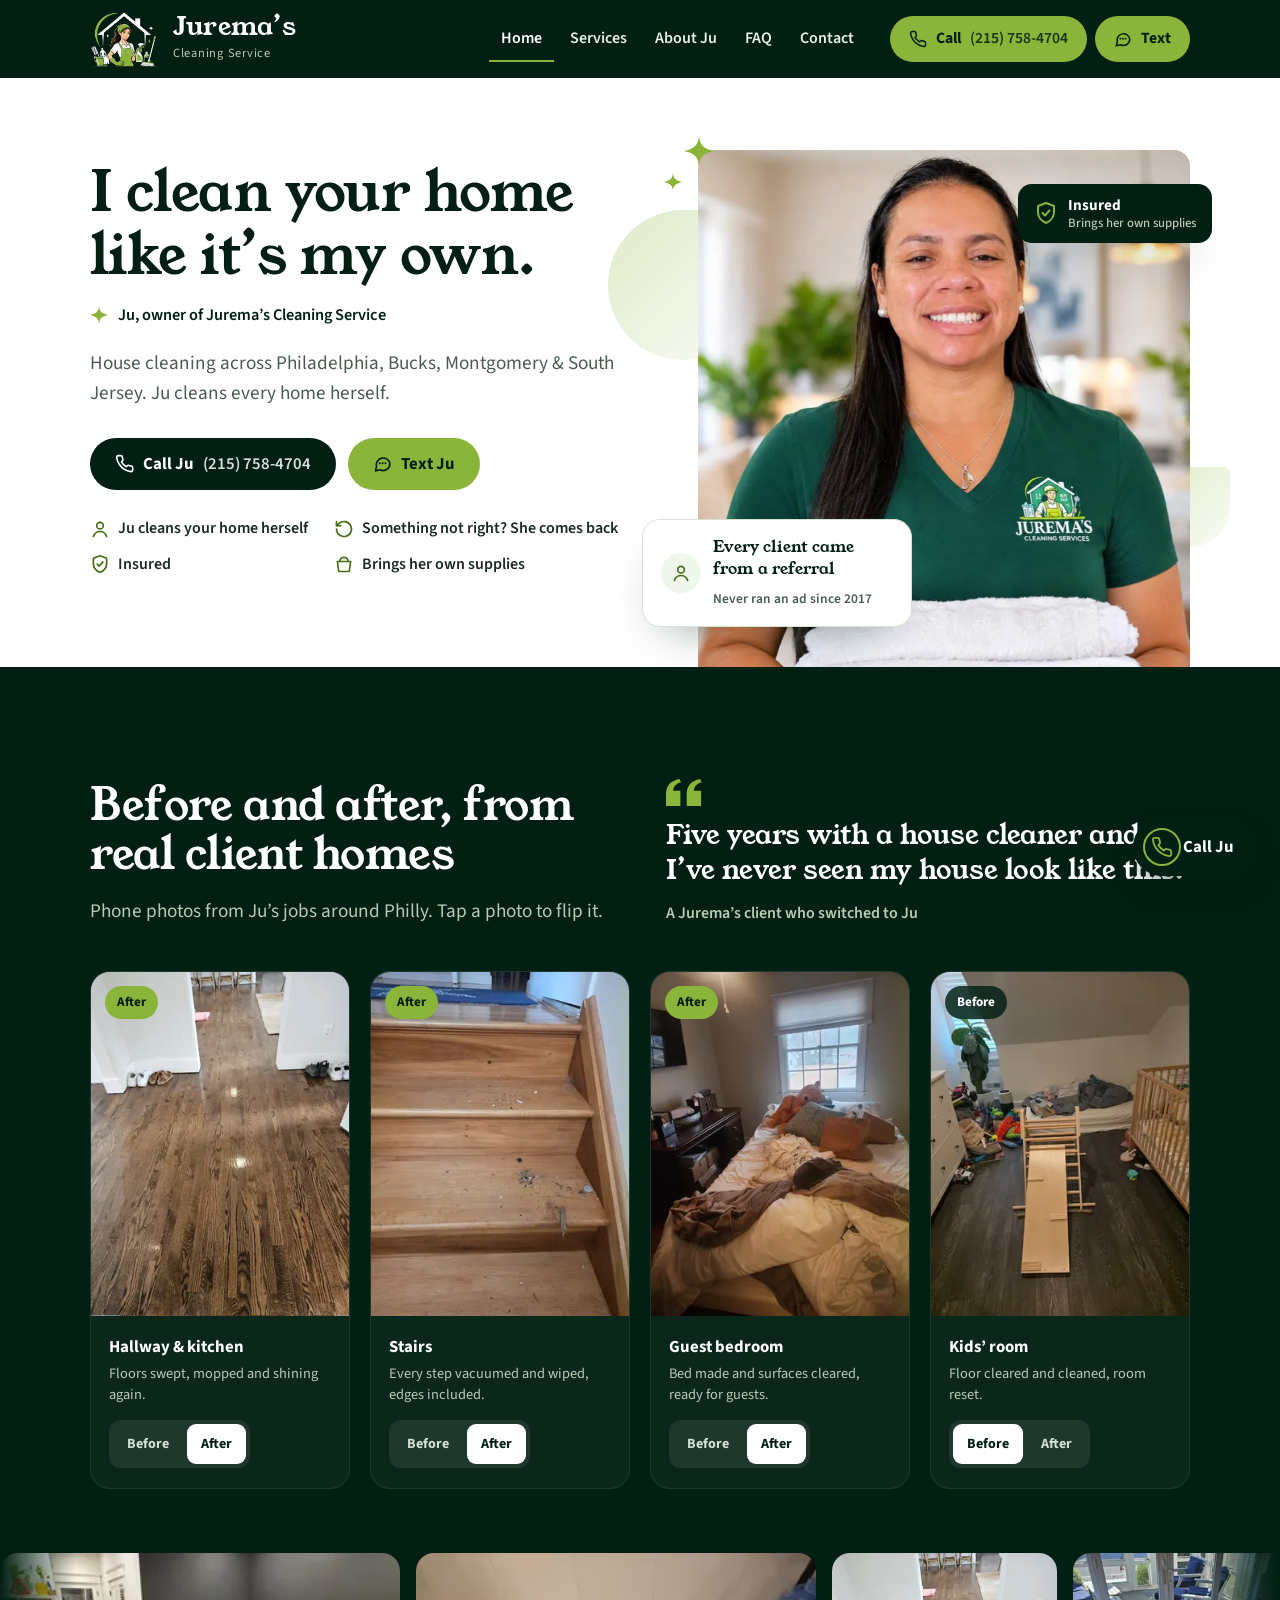
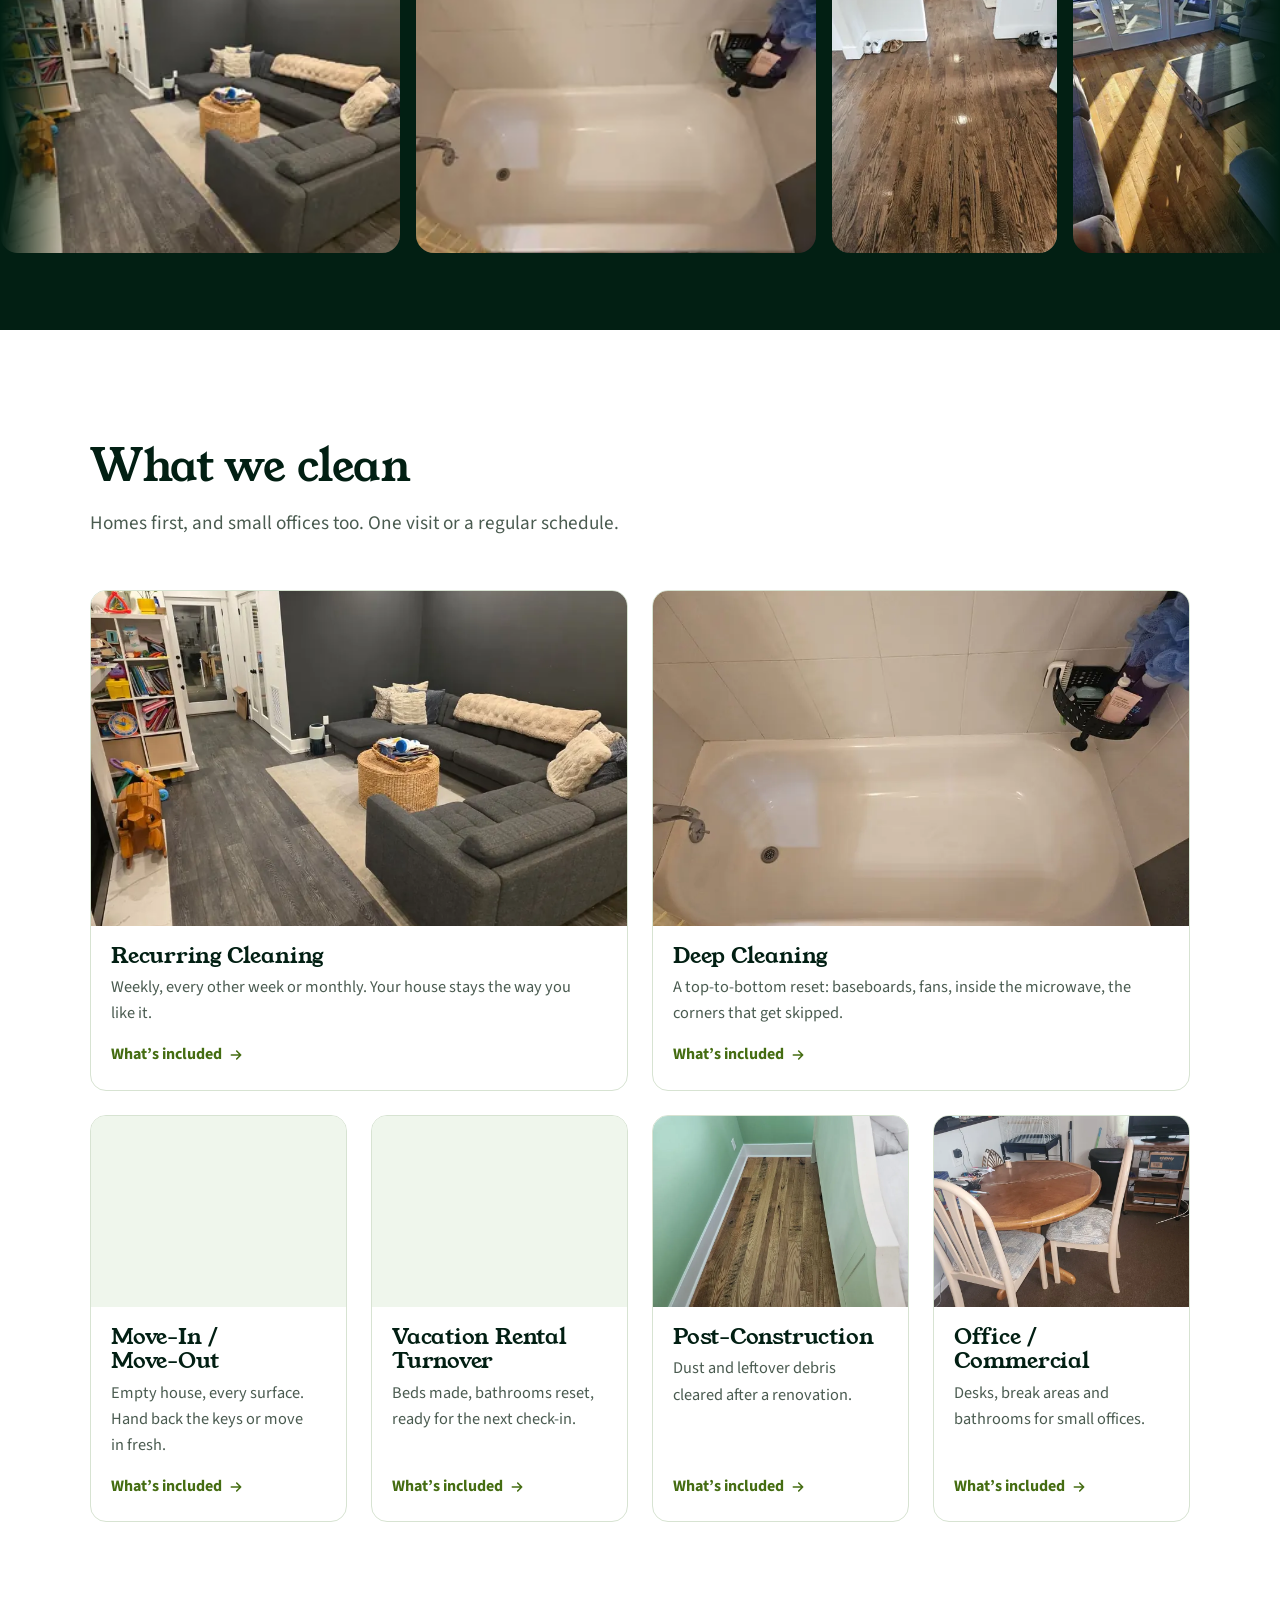
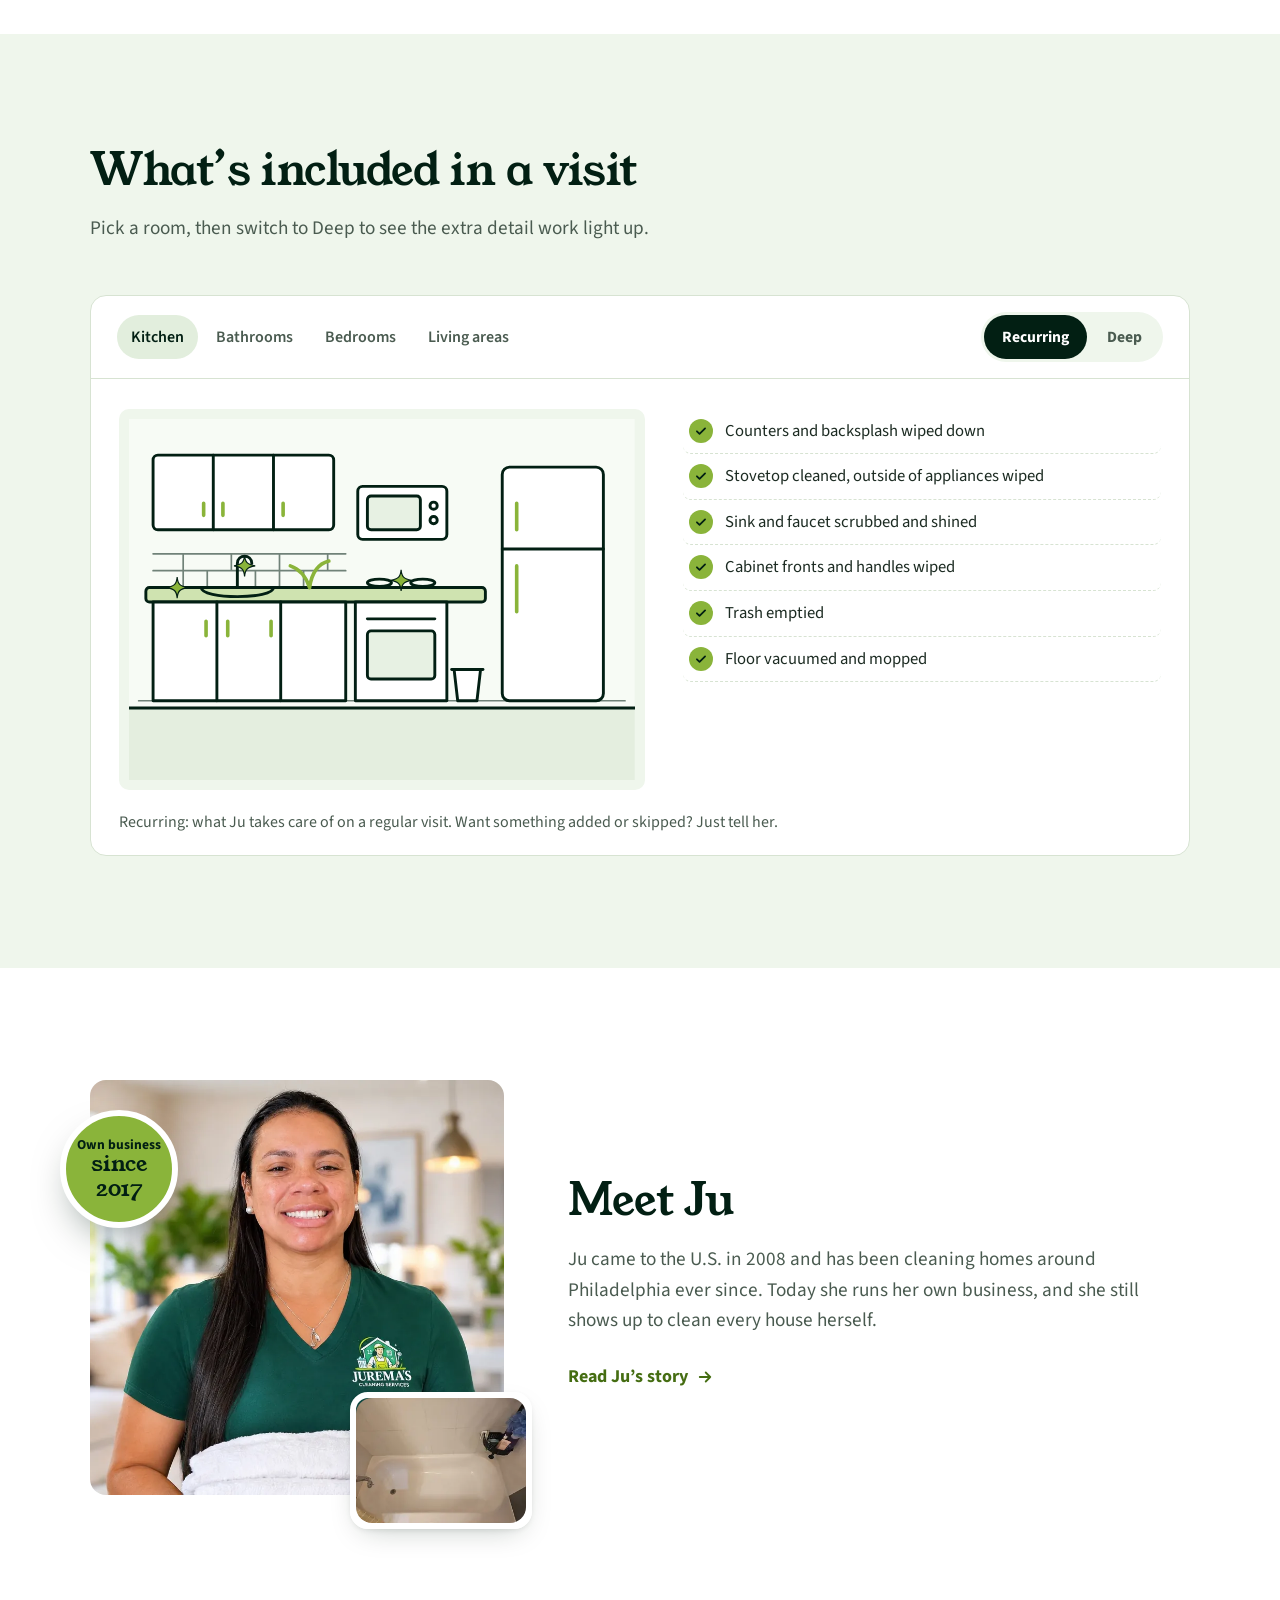
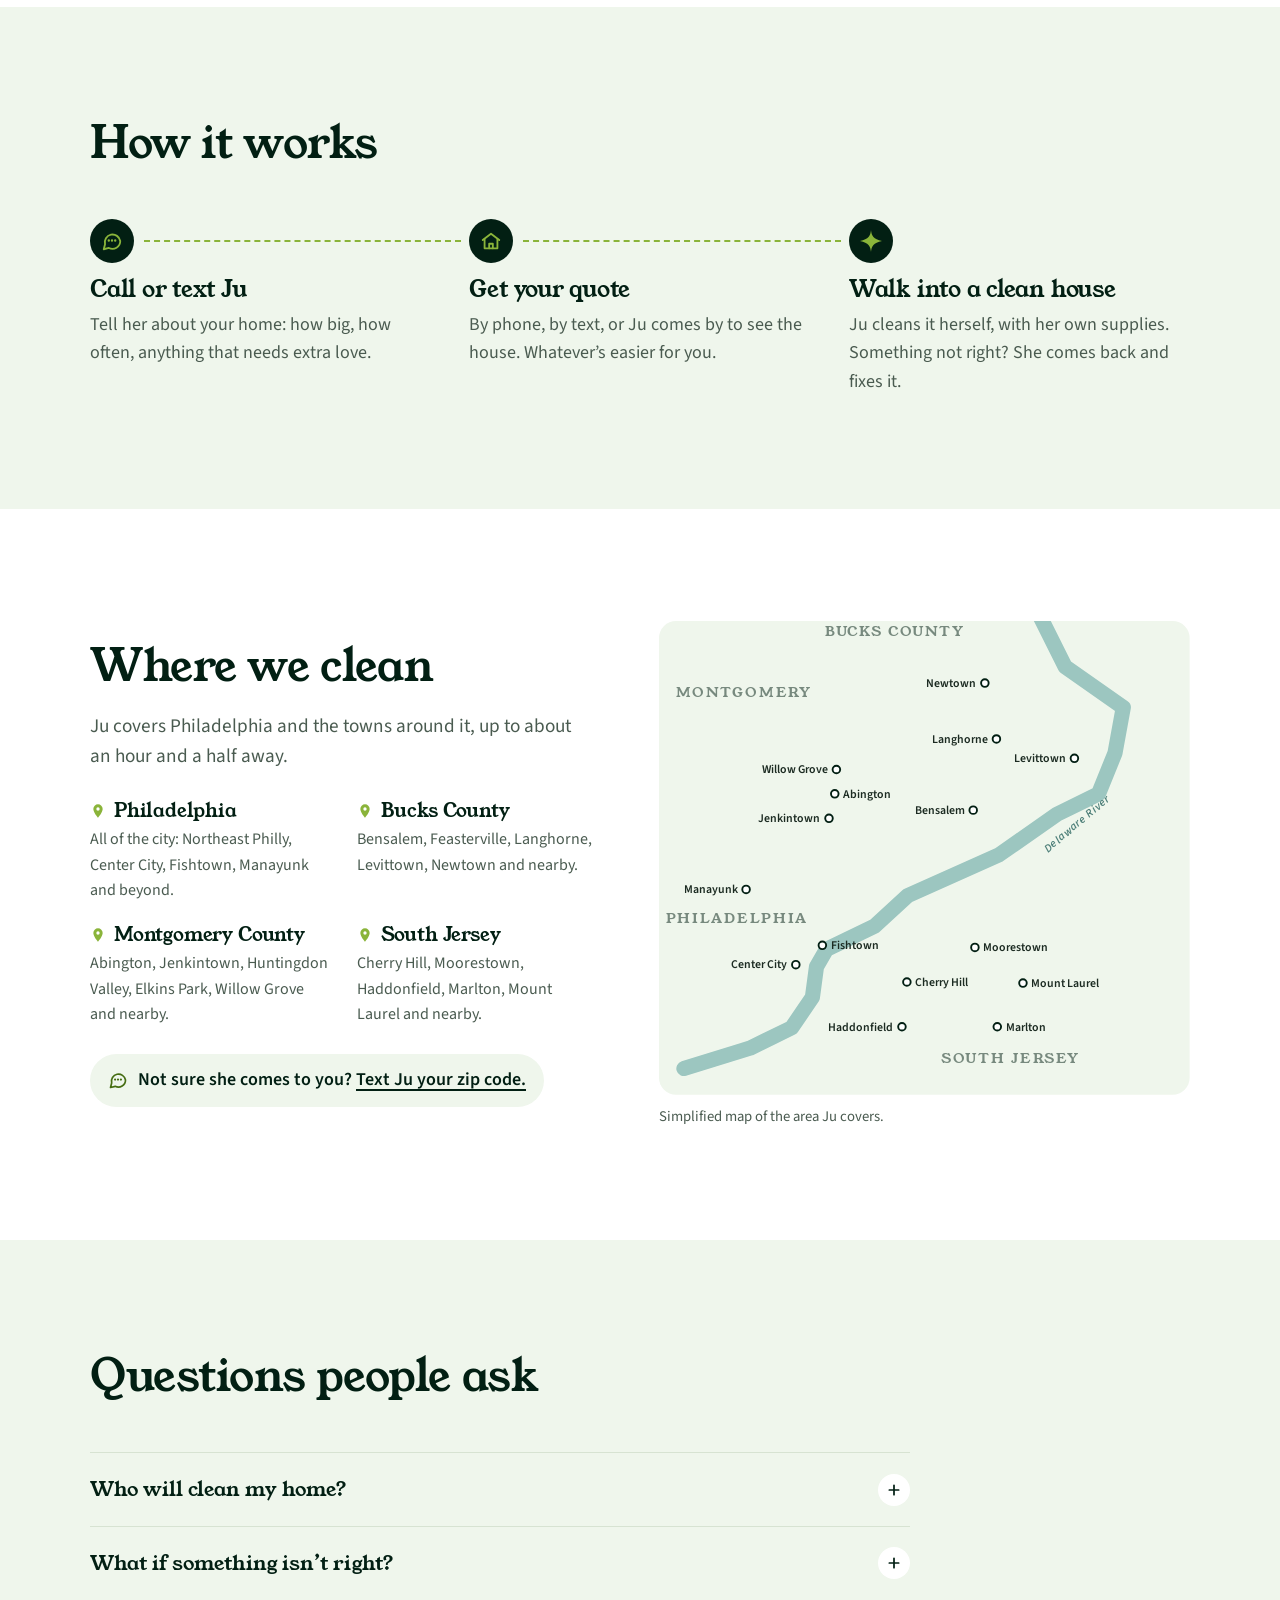
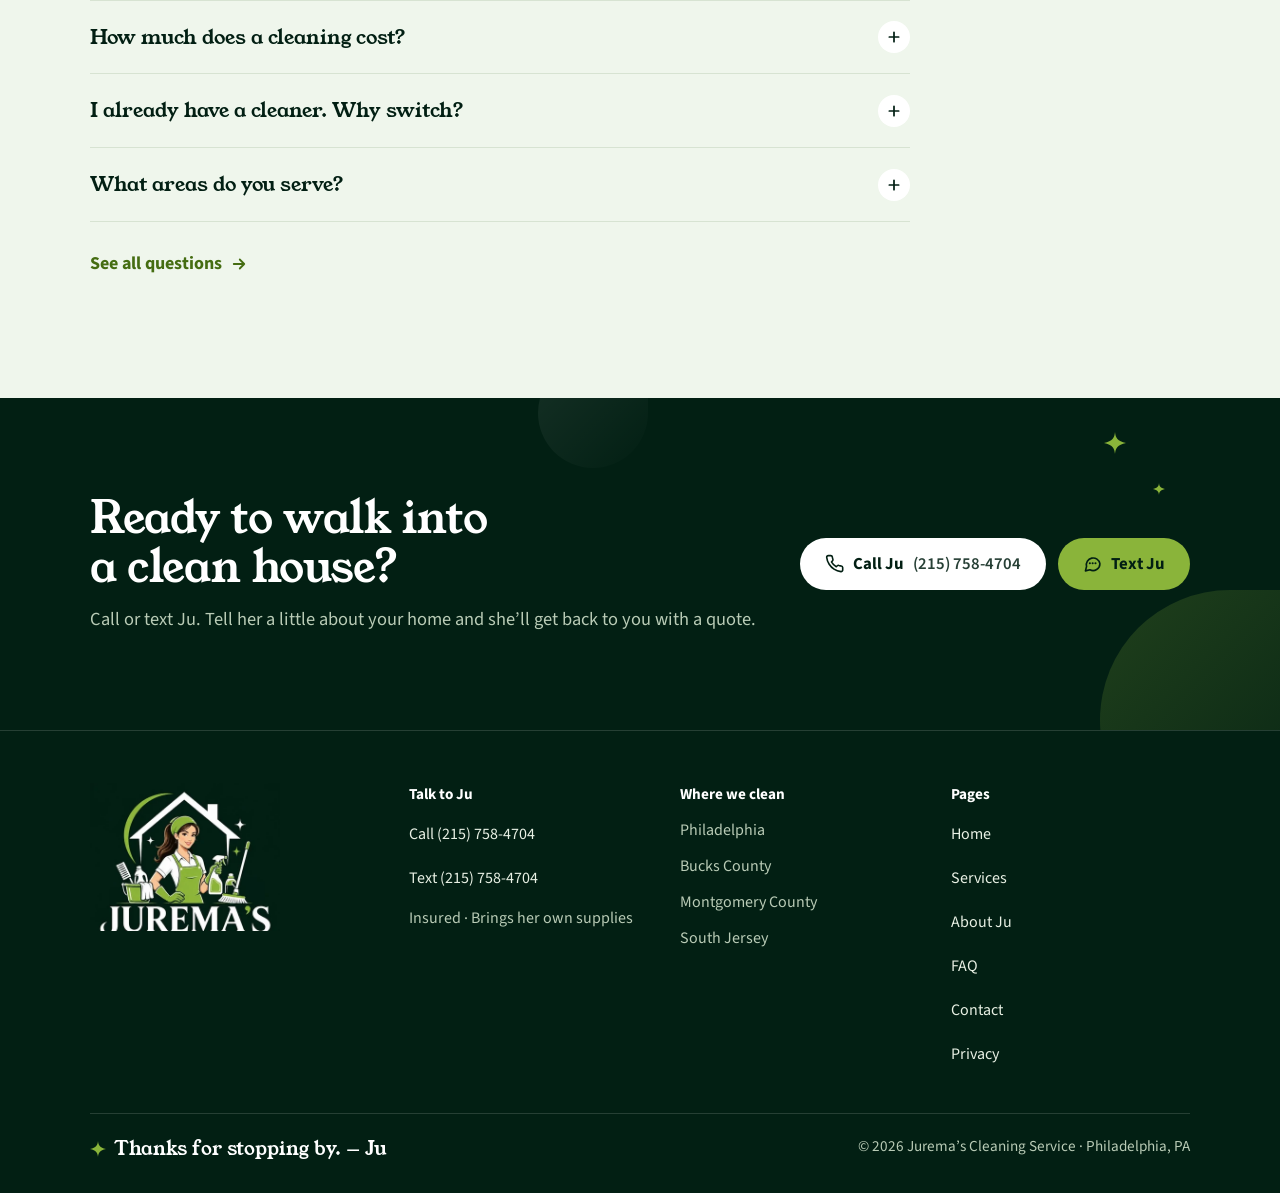
==== commit 7f19c1e4: "Add files via upload" ====
--- a/index.html
+++ b/index.html
@@ -76,8 +76,8 @@
 </blockquote></div>
       <div class="ba-grid" data-stagger="up"><figure class="ba" data-ba>
   <div class="ba-media" role="button" tabindex="0" aria-label="Hallway &amp; kitchen: show before or after">
-    <img class="ba-b" src="/img/kitchen-before-900.webp" srcset="/img/kitchen-before-320.webp 320w, /img/kitchen-before-480.webp 480w, /img/kitchen-before-900.webp 900w" sizes="(max-width: 640px) 46vw, 270px" alt="Hallway &amp; kitchen, before cleaning" width="900" height="1200" loading="lazy" decoding="async">
-    <img class="ba-a" src="/img/kitchen-after-900.webp" srcset="/img/kitchen-after-320.webp 320w, /img/kitchen-after-480.webp 480w, /img/kitchen-after-900.webp 900w" sizes="(max-width: 640px) 46vw, 270px" alt="Hallway &amp; kitchen, after cleaning" width="900" height="1200" loading="lazy" decoding="async">
+    <img class="ba-b" src="/img/kitchen-before-900.webp" srcset="/img/kitchen-before-320.webp 320w, /img/kitchen-before-480.webp 480w, /img/kitchen-before-900.webp 900w" sizes="(max-width: 640px) 46vw, 270px" alt="Hallway &amp; kitchen, before cleaning" width="900" height="1200" decoding="async">
+    <img class="ba-a" src="/img/kitchen-after-900.webp" srcset="/img/kitchen-after-320.webp 320w, /img/kitchen-after-480.webp 480w, /img/kitchen-after-900.webp 900w" sizes="(max-width: 640px) 46vw, 270px" alt="Hallway &amp; kitchen, after cleaning" width="900" height="1200" decoding="async">
     <span class="ba-tag" aria-hidden="true">Before</span>
   </div>
   <figcaption><strong>Hallway &amp; kitchen</strong><span class="ba-desc">Floors swept, mopped and shining again.</span>
@@ -85,8 +85,8 @@
   </figcaption>
 </figure><figure class="ba" data-ba>
   <div class="ba-media" role="button" tabindex="0" aria-label="Stairs: show before or after">
-    <img class="ba-b" src="/img/stairs-before-900.webp" srcset="/img/stairs-before-320.webp 320w, /img/stairs-before-480.webp 480w, /img/stairs-before-900.webp 900w" sizes="(max-width: 640px) 46vw, 270px" alt="Stairs, before cleaning" width="900" height="1200" loading="lazy" decoding="async">
-    <img class="ba-a" src="/img/stairs-after-900.webp" srcset="/img/stairs-after-320.webp 320w, /img/stairs-after-480.webp 480w, /img/stairs-after-900.webp 900w" sizes="(max-width: 640px) 46vw, 270px" alt="Stairs, after cleaning" width="900" height="1200" loading="lazy" decoding="async">
+    <img class="ba-b" src="/img/stairs-before-900.webp" srcset="/img/stairs-before-320.webp 320w, /img/stairs-before-480.webp 480w, /img/stairs-before-900.webp 900w" sizes="(max-width: 640px) 46vw, 270px" alt="Stairs, before cleaning" width="900" height="1200" decoding="async">
+    <img class="ba-a" src="/img/stairs-after-900.webp" srcset="/img/stairs-after-320.webp 320w, /img/stairs-after-480.webp 480w, /img/stairs-after-900.webp 900w" sizes="(max-width: 640px) 46vw, 270px" alt="Stairs, after cleaning" width="900" height="1200" decoding="async">
     <span class="ba-tag" aria-hidden="true">Before</span>
   </div>
   <figcaption><strong>Stairs</strong><span class="ba-desc">Every step vacuumed and wiped, edges included.</span>
@@ -94,8 +94,8 @@
   </figcaption>
 </figure><figure class="ba" data-ba>
   <div class="ba-media" role="button" tabindex="0" aria-label="Guest bedroom: show before or after">
-    <img class="ba-b" src="/img/bed2-before-900.webp" srcset="/img/bed2-before-320.webp 320w, /img/bed2-before-480.webp 480w, /img/bed2-before-900.webp 900w" sizes="(max-width: 640px) 46vw, 270px" alt="Guest bedroom, before cleaning" width="900" height="1200" loading="lazy" decoding="async">
-    <img class="ba-a" src="/img/bed2-after-900.webp" srcset="/img/bed2-after-320.webp 320w, /img/bed2-after-480.webp 480w, /img/bed2-after-900.webp 900w" sizes="(max-width: 640px) 46vw, 270px" alt="Guest bedroom, after cleaning" width="900" height="1200" loading="lazy" decoding="async">
+    <img class="ba-b" src="/img/bed2-before-900.webp" srcset="/img/bed2-before-320.webp 320w, /img/bed2-before-480.webp 480w, /img/bed2-before-900.webp 900w" sizes="(max-width: 640px) 46vw, 270px" alt="Guest bedroom, before cleaning" width="900" height="1200" decoding="async">
+    <img class="ba-a" src="/img/bed2-after-900.webp" srcset="/img/bed2-after-320.webp 320w, /img/bed2-after-480.webp 480w, /img/bed2-after-900.webp 900w" sizes="(max-width: 640px) 46vw, 270px" alt="Guest bedroom, after cleaning" width="900" height="1200" decoding="async">
     <span class="ba-tag" aria-hidden="true">Before</span>
   </div>
   <figcaption><strong>Guest bedroom</strong><span class="ba-desc">Bed made and surfaces cleared, ready for guests.</span>
@@ -103,8 +103,8 @@
   </figcaption>
 </figure><figure class="ba" data-ba>
   <div class="ba-media" role="button" tabindex="0" aria-label="Kids’ room: show before or after">
-    <img class="ba-b" src="/img/kids-before-900.webp" srcset="/img/kids-before-320.webp 320w, /img/kids-before-480.webp 480w, /img/kids-before-900.webp 900w" sizes="(max-width: 640px) 46vw, 270px" alt="Kids’ room, before cleaning" width="900" height="1200" loading="lazy" decoding="async">
-    <img class="ba-a" src="/img/kids-after-900.webp" srcset="/img/kids-after-320.webp 320w, /img/kids-after-480.webp 480w, /img/kids-after-900.webp 900w" sizes="(max-width: 640px) 46vw, 270px" alt="Kids’ room, after cleaning" width="900" height="1200" loading="lazy" decoding="async">
+    <img class="ba-b" src="/img/kids-before-900.webp" srcset="/img/kids-before-320.webp 320w, /img/kids-before-480.webp 480w, /img/kids-before-900.webp 900w" sizes="(max-width: 640px) 46vw, 270px" alt="Kids’ room, before cleaning" width="900" height="1200" decoding="async">
+    <img class="ba-a" src="/img/kids-after-900.webp" srcset="/img/kids-after-320.webp 320w, /img/kids-after-480.webp 480w, /img/kids-after-900.webp 900w" sizes="(max-width: 640px) 46vw, 270px" alt="Kids’ room, after cleaning" width="900" height="1200" decoding="async">
     <span class="ba-tag" aria-hidden="true">Before</span>
   </div>
   <figcaption><strong>Kids&rsquo; room</strong><span class="ba-desc">Floor cleared and cleaned, room reset.</span>
